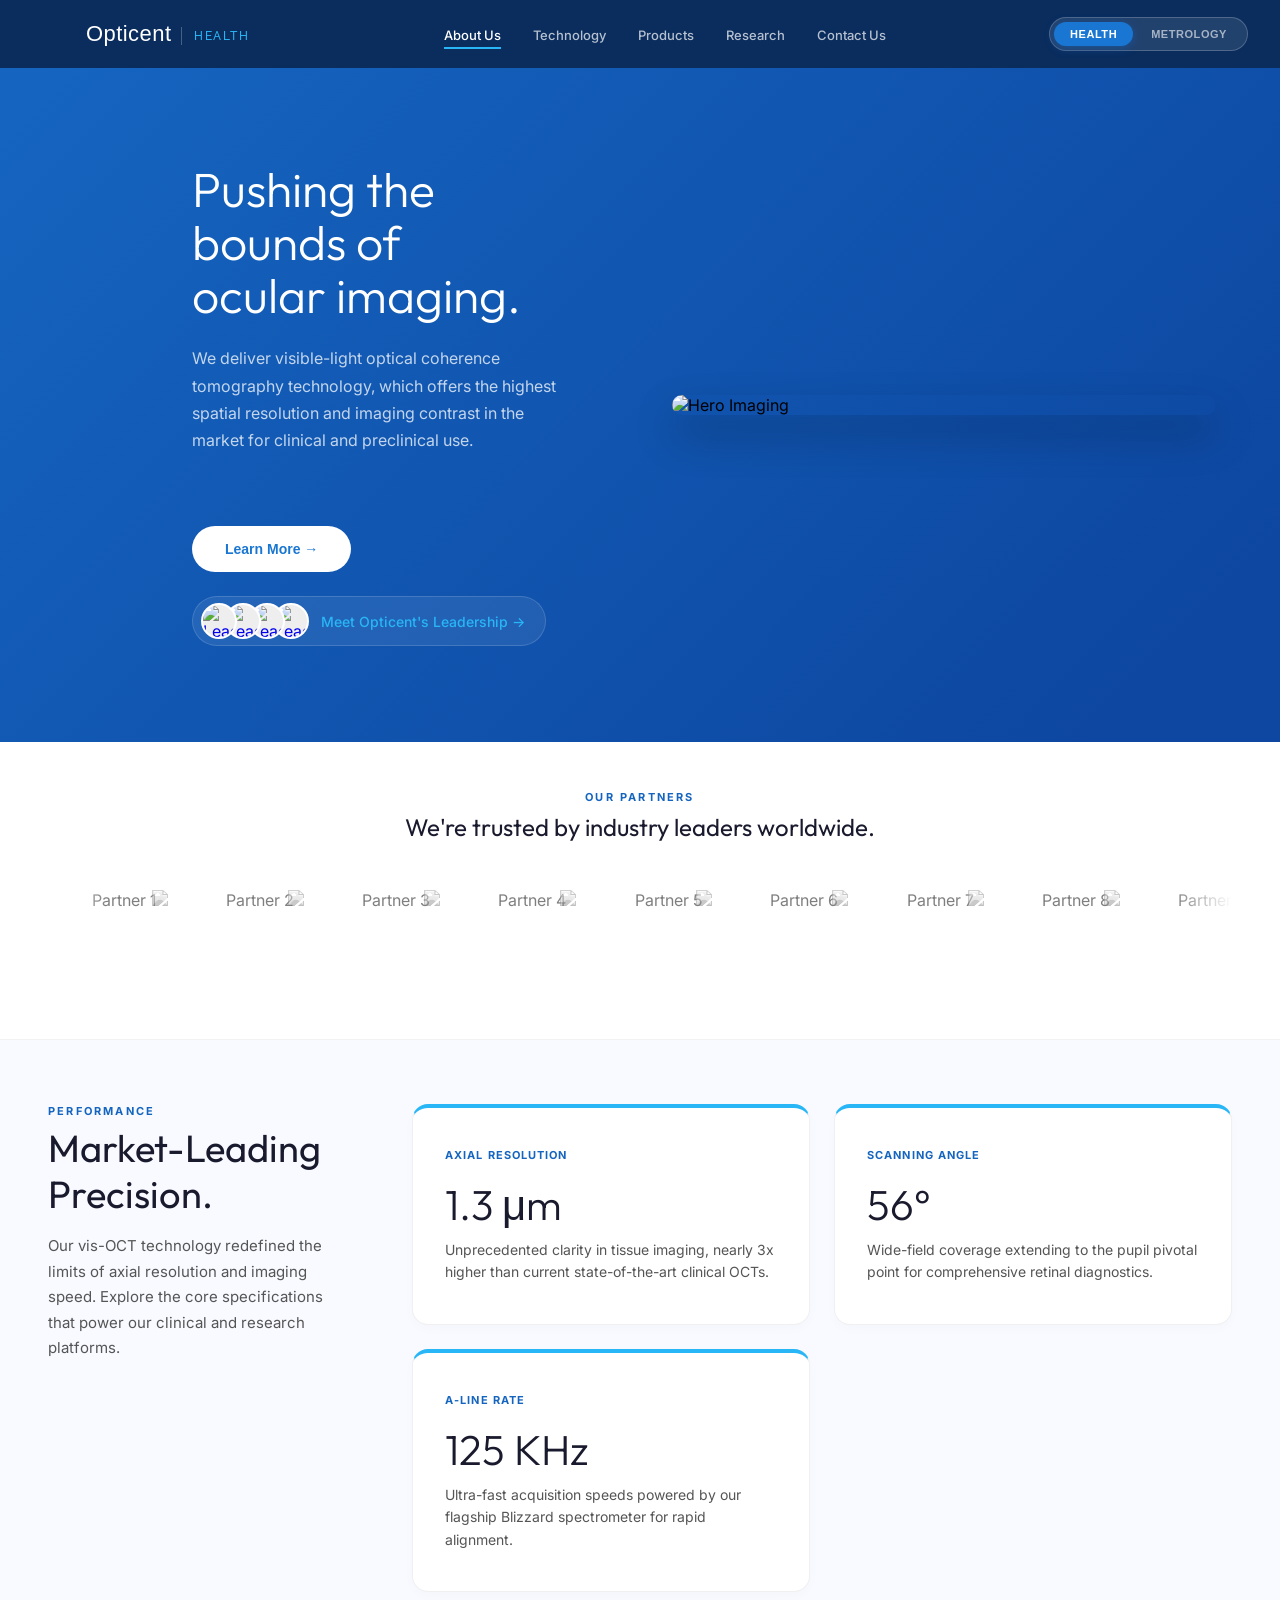
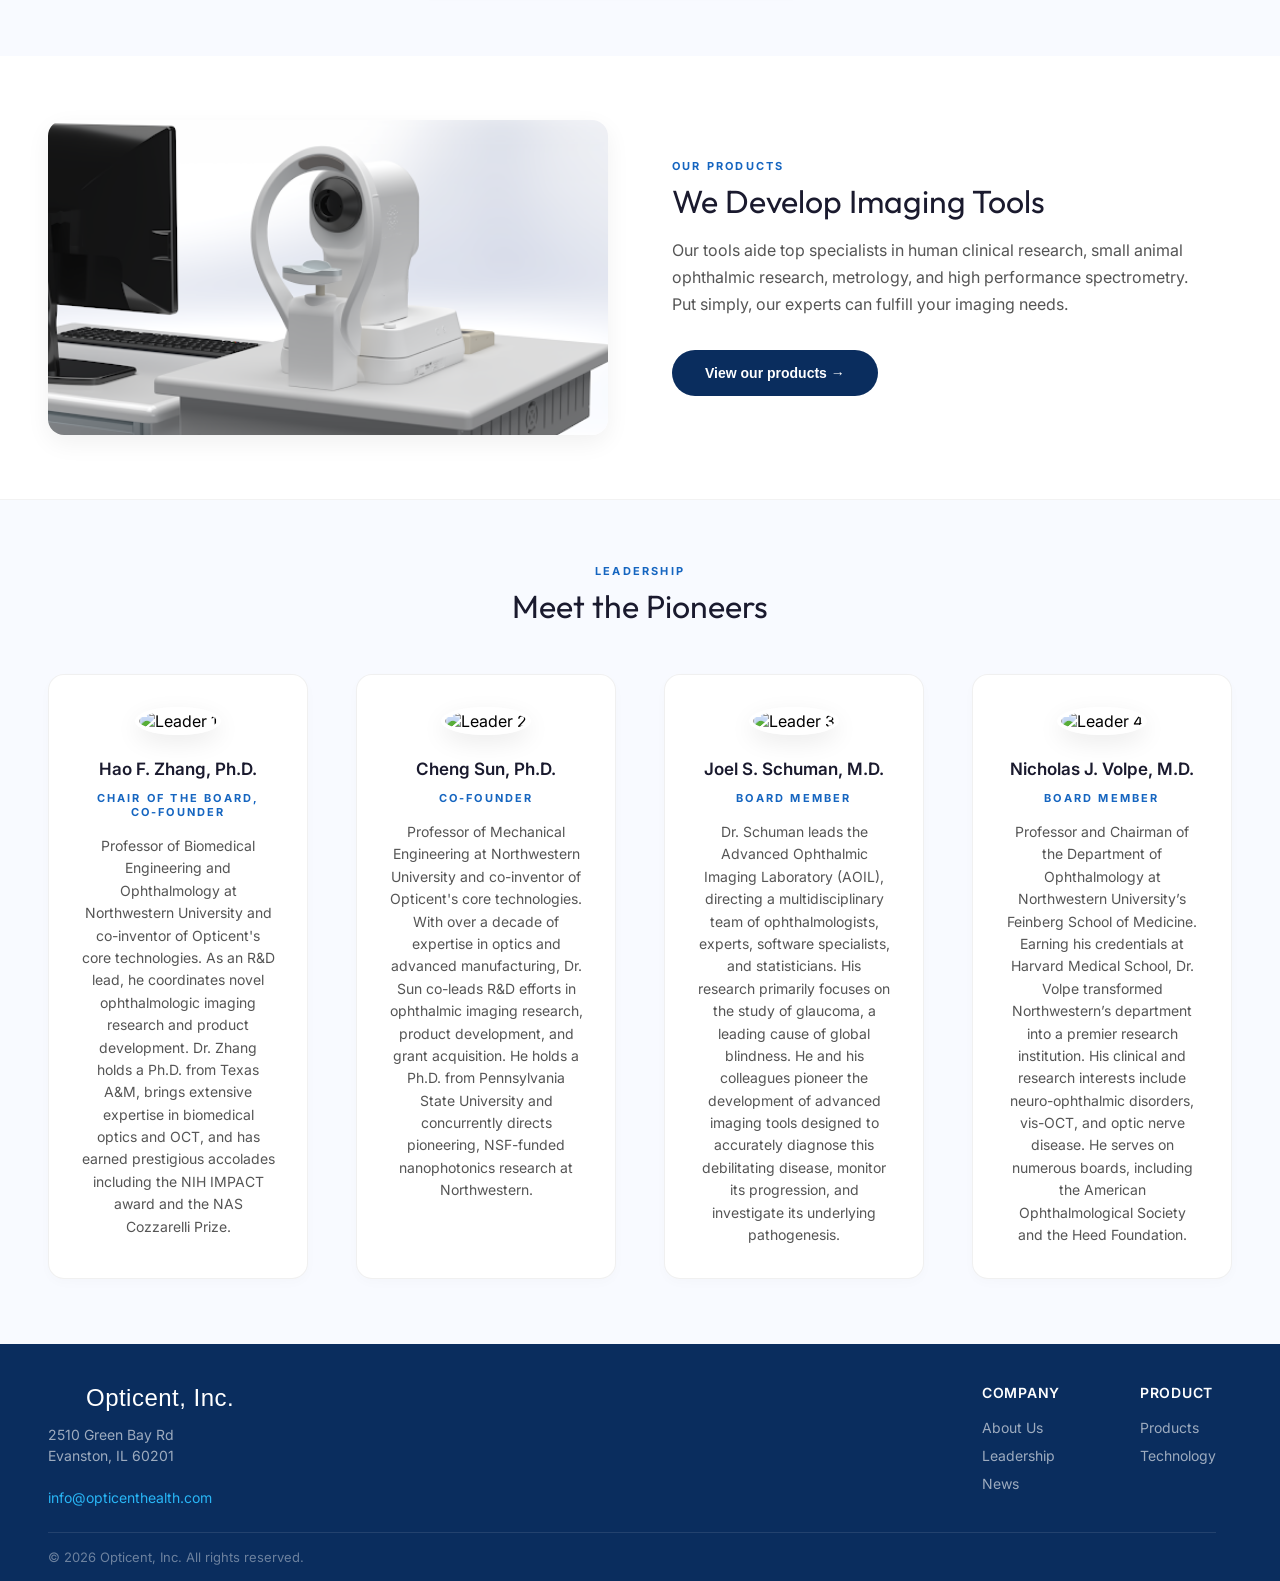
==== index.html @ 579d760a "d" ====
<!DOCTYPE html>
<html lang="en">
<head>
    <meta charset="UTF-8">
    <meta name="viewport" content="width=device-width, initial-scale=1.0">
    <title>Opticent</title>
    <link rel="stylesheet" href="styles.css">
    
    <link rel="preload" href="Images/Header_Metro.gif" as="image">
    <link rel="preload" href="Images/Header_Health.gif" as="image">
</head>
<body>

<div class="sw" id="sw">
  <script>
    // This runs before the browser paints the screen, preventing the blue flash
    if (localStorage.getItem('opticent_mode') === 'metro') {
      document.getElementById('sw').classList.add('metro');
    }
  </script>
  <nav id="nav">
    <a href="index.html" class="logo-lockup">
      <div class="logo-img-wrap">
        <div class="logo-img logo-health" id="lh"><div class="logo-svg"></div></div>
        <div class="logo-img logo-metro" id="lm"><div class="logo-svg"></div></div>
      </div>
      <div class="logo-text-wrap">
        <span class="logo-opticent">Opticent</span>
        <div class="logo-division">
          <div class="slot-reel" id="reel">
            <span class="slot-word">Health</span>
            <span class="slot-word">Metrology</span>
          </div>
        </div>
      </div>
    </a>

    <ul class="nav-links">
      <li><a href="index.html" class="active-page">About Us</a></li>
      <li><a href="technology.html">Technology</a></li>
      <li><a href="products.html">Products</a></li>
      <li><a href="research.html">Research</a></li>
      <li><a href="contact.html">Contact Us</a></li>
    </ul>

    <div class="switcher-pill">
      <button class="switch-btn sw-active-h" id="bh" onclick="go('health')">Health</button>
      <button class="switch-btn" id="bm" onclick="go('metro')">Metrology</button>
    </div>
  </nav>

  <div class="main-container">
    <div class="hero">
      <div class="hero-content fade-target">
        <h1 class="hero-h1" id="h1">Pushing the bounds of<br>ocular imaging.</h1>
        <p class="hero-sub" id="sub">We deliver visible-light optical coherence tomography technology, which offers the highest spatial resolution and imaging contrast in the market for clinical and preclinical use.</p>
        <div class="hero-actions">
          <button class="hero-cta" id="cta" onclick="window.location.href='technology.html'">Learn More →</button>
          
          <a href="#leadership" class="hero-link-btn fade-target">
            <div class="avatar-stack">
              <img src="images/leader1.jpg" alt="Leader">
              <img src="images/leader2.jpg" alt="Leader">
              <img src="images/leader3.jpg" alt="Leader">
              <img src="images/leader4.jpg" alt="Leader">
            </div>
            <span id="hlink">Meet Opticent's Leadership →</span>
          </a>
        </div>
      </div>
      <div class="hero-visual fade-target">
        <img id="hero_img" src="images/Header_Health.gif" alt="Hero Imaging">
      </div>
    </div>

    <div class="features features-alt" style="padding-top: 3rem; padding-bottom: 4rem; text-align: center; overflow: hidden;">
      <p class="section-label fade-target" id="plabel">Our Partners</p>
      <h2 class="section-title fade-target" id="ptitle" style="font-size: 24px; margin-bottom: 3rem;">We're trusted by industry leaders worldwide.</h2>
      
      <div class="carousel-container fade-target" id="carousel-partners">
        <div class="carousel-track">
          <img src="images/Partner1.png" alt="Partner 1" class="carousel-logo">
          <img src="images/Partner2.png" alt="Partner 2" class="carousel-logo">
          <img src="images/Partner3.png" alt="Partner 3" class="carousel-logo">
          <img src="images/Partner4.png" alt="Partner 4" class="carousel-logo">
          <img src="images/Partner5.png" alt="Partner 5" class="carousel-logo">
          <img src="images/Partner6.png" alt="Partner 6" class="carousel-logo">
          <img src="images/Partner7.png" alt="Partner 7" class="carousel-logo">
          <img src="images/Partner8.png" alt="Partner 8" class="carousel-logo">
          <img src="images/Partner9.png" alt="Partner 9" class="carousel-logo">
          <img src="images/Partner10.png" alt="Partner 10" class="carousel-logo">
          <img src="images/Partner11.png" alt="Partner 11" class="carousel-logo">
          <img src="images/Partner12.png" alt="Partner 12" class="carousel-logo">
          <img src="images/Partner13.png" alt="Partner 13" class="carousel-logo">
          <img src="images/Partner14.png" alt="Partner 14" class="carousel-logo">
          <img src="images/Partner15.png" alt="Partner 15" class="carousel-logo">
          <img src="images/Partner16.png" alt="Partner 16" class="carousel-logo">
          <img src="images/Partner17.png" alt="Partner 17" class="carousel-logo">
          
          <img src="images/Partner1.png" alt="Partner 1" class="carousel-logo">
          <img src="images/Partner2.png" alt="Partner 2" class="carousel-logo">
          <img src="images/Partner3.png" alt="Partner 3" class="carousel-logo">
          <img src="images/Partner4.png" alt="Partner 4" class="carousel-logo">
          <img src="images/Partner5.png" alt="Partner 5" class="carousel-logo">
          <img src="images/Partner6.png" alt="Partner 6" class="carousel-logo">
          <img src="images/Partner7.png" alt="Partner 7" class="carousel-logo">
          <img src="images/Partner8.png" alt="Partner 8" class="carousel-logo">
          <img src="images/Partner9.png" alt="Partner 9" class="carousel-logo">
          <img src="images/Partner10.png" alt="Partner 10" class="carousel-logo">
          <img src="images/Partner11.png" alt="Partner 11" class="carousel-logo">
          <img src="images/Partner12.png" alt="Partner 12" class="carousel-logo">
          <img src="images/Partner13.png" alt="Partner 13" class="carousel-logo">
          <img src="images/Partner14.png" alt="Partner 14" class="carousel-logo">
          <img src="images/Partner15.png" alt="Partner 15" class="carousel-logo">
          <img src="images/Partner16.png" alt="Partner 16" class="carousel-logo">
          <img src="images/Partner17.png" alt="Partner 17" class="carousel-logo">
        </div>
      </div>

      <div class="carousel-container fade-target" id="carousel-industries">
        <div class="carousel-track track-industries">
          <div class="industry-pill">Semiconductors</div>
          <div class="industry-pill">Aerospace & Defense</div>
          <div class="industry-pill">Medical Devices</div>
          <div class="industry-pill">Optics & Photonics</div>
          <div class="industry-pill">Automotive</div>
          <div class="industry-pill">Consumer Electronics</div>
          <div class="industry-pill">Precision Machining</div>
          <div class="industry-pill">Displays & AR/VR</div>
          <div class="industry-pill">Advanced Materials</div>
          
          <div class="industry-pill">Semiconductors</div>
          <div class="industry-pill">Aerospace & Defense</div>
          <div class="industry-pill">Medical Devices</div>
          <div class="industry-pill">Optics & Photonics</div>
          <div class="industry-pill">Automotive</div>
          <div class="industry-pill">Consumer Electronics</div>
          <div class="industry-pill">Precision Machining</div>
          <div class="industry-pill">Displays & AR/VR</div>
          <div class="industry-pill">Advanced Materials</div>
        </div>
      </div>
    </div>

    <div class="features">
      <div class="spec-layout-wrapper" style="display: flex; gap: 4rem; max-width: 1300px; margin: 0 auto; align-items: flex-start;">
  
        <div class="spec-sidebar" style="flex: 0 0 300px; position: sticky; top: 100px;">
          <p class="section-label fade-target" id="s_label">Performance</p>
          <h2 class="section-title fade-target" id="s_title" style="font-size: 38px; line-height: 1.2;">Market-Leading Precision.</h2>
          <p class="section-desc fade-target" id="s_desc" style="font-size: 15px; margin-top: 1rem;">
            Our vis-OCT technology redefined the limits of axial resolution and imaging speed. Explore the core specifications that power our clinical and research platforms.
          </p>
        </div>

        <div class="cards-grid fade-target" style="flex: 1; display: grid; grid-template-columns: repeat(auto-fit, minmax(280px, 1fr)); gap: 1.5rem;">
          
          <div class="feat-card" style="border-top: 4px solid var(--ba); padding: 2.5rem 2rem;">
            <div id="stat1_label" style="font-size: 11px; font-weight: 700; color: var(--bp); letter-spacing: 0.1em; text-transform: uppercase; margin-bottom: 1rem;">Axial Resolution</div>
            <div id="stat1_val" style="font-family: 'Outfit', sans-serif; font-size: 42px; font-weight: 300; color: #1a1a2e; margin-bottom: 0.5rem;">1.3 μm</div>
            <p id="stat1_desc" class="feat-desc">Unprecedented clarity in tissue imaging, nearly 3x higher than current state-of-the-art clinical OCTs.</p>
          </div>

          <div class="feat-card" style="border-top: 4px solid var(--ba); padding: 2.5rem 2rem;">
            <div id="stat2_label" style="font-size: 11px; font-weight: 700; color: var(--bp); letter-spacing: 0.1em; text-transform: uppercase; margin-bottom: 1rem;">Scanning Angle</div>
            <div id="stat2_val" style="font-family: 'Outfit', sans-serif; font-size: 42px; font-weight: 300; color: #1a1a2e; margin-bottom: 0.5rem;">56°</div>
            <p id="stat2_desc" class="feat-desc">Wide-field coverage extending to the pupil pivotal point for comprehensive retinal diagnostics.</p>
          </div>

          <div class="feat-card" style="border-top: 4px solid var(--ba); padding: 2.5rem 2rem;">
            <div id="stat3_label" style="font-size: 11px; font-weight: 700; color: var(--bp); letter-spacing: 0.1em; text-transform: uppercase; margin-bottom: 1rem;">A-Line Rate</div>
            <div id="stat3_val" style="font-family: 'Outfit', sans-serif; font-size: 42px; font-weight: 300; color: #1a1a2e; margin-bottom: 0.5rem;">125 KHz</div>
            <p id="stat3_desc" class="feat-desc">Ultra-fast acquisition speeds powered by our flagship Blizzard spectrometer for rapid alignment.</p>
          </div>

        </div>
      </div>
    </div>

    <div class="features features-alt">
      <div class="split-section reverse fade-target">
        <div class="content-block" style="margin-bottom: 0;">
          <p class="section-label" id="p_label">Our Products</p>
          <h2 class="section-title" id="p_title">We Develop Imaging Tools</h2>
          <p class="section-desc" id="p_desc">Our tools aide top specialists in human clinical research, small animal ophthalmic research, metrology, and high performance spectrometry.<br>Put simply, our experts can fulfill your imaging needs.</p>
          <button class="hero-cta" id="p_cta" style="background: var(--bnav); color: #fff;" onclick="window.location.href='products.html'">View our products →</button>
        </div>
        <div class="image-block">
          <img id="products_img" src="Images/Aurora.png" alt="Opticent Products">
        </div>
      </div>
    </div>
  </div>

  <div id="leadership" class="features" style="scroll-margin-top: 4rem;">
    <div style="max-width: 1600px; margin: 0 auto;">
    
      <div class="content-block" style="text-align: center; margin: 0 auto 3rem auto;">
        <p class="section-label fade-target" id="l_label">Leadership</p>
        <h2 class="section-title fade-target" id="l_title" style="margin-bottom: 0;">Meet the Pioneers</h2>
      </div>
      
      <div class="cards-grid fade-target" style="grid-template-columns: repeat(auto-fit, minmax(200px, 1fr)); gap: 3rem;">
        
        <div class="feat-card" style="text-align: center;">
          <img src="images/leader1.jpg" alt="Leader 1" style="width: 120px; height: 120px; border-radius: 50%; object-fit: cover; margin-bottom: 1.5rem; border: 4px solid #fff; box-shadow: 0 8px 24px rgba(0,0,0,0.08);">
          <h3 class="feat-title">Hao F. Zhang, Ph.D.</h3>
          <p class="section-label" style="margin-bottom: 1rem;">CHAIR OF THE BOARD, CO-FOUNDER</p>
          <p class="feat-desc">Professor of Biomedical Engineering and Ophthalmology at Northwestern University and co-inventor of Opticent's core technologies. As an R&D lead, he coordinates novel ophthalmologic imaging research and product development. Dr. Zhang holds a Ph.D. from Texas A&M, brings extensive expertise in biomedical optics and OCT, and has earned prestigious accolades including the NIH IMPACT award and the NAS Cozzarelli Prize.</p>
        </div>

        <div class="feat-card" style="text-align: center;">
          <img src="images/leader2.jpg" alt="Leader 2" style="width: 120px; height: 120px; border-radius: 50%; object-fit: cover; margin-bottom: 1.5rem; border: 4px solid #fff; box-shadow: 0 8px 24px rgba(0,0,0,0.08);">
          <h3 class="feat-title">Cheng Sun, Ph.D.</h3>
          <p class="section-label" style="margin-bottom: 1rem;">CO-FOUNDER</p>
          <p class="feat-desc">Professor of Mechanical Engineering at Northwestern University and co-inventor of Opticent's core technologies. With over a decade of expertise in optics and advanced manufacturing, Dr. Sun co-leads R&D efforts in ophthalmic imaging research, product development, and grant acquisition. He holds a Ph.D. from Pennsylvania State University and concurrently directs pioneering, NSF-funded nanophotonics research at Northwestern.</p>
        </div>

        <div class="feat-card" style="text-align: center;">
          <img src="images/leader3.jpg" alt="Leader 3" style="width: 120px; height: 120px; border-radius: 50%; object-fit: cover; margin-bottom: 1.5rem; border: 4px solid #fff; box-shadow: 0 8px 24px rgba(0,0,0,0.08);">
          <h3 class="feat-title">Joel S. Schuman, M.D.</h3>
          <p class="section-label" style="margin-bottom: 1rem;">BOARD MEMBER</p>
          <p class="feat-desc">Dr. Schuman leads the Advanced Ophthalmic Imaging Laboratory (AOIL), directing a multidisciplinary team of ophthalmologists, experts, software specialists, and statisticians. His research primarily focuses on the study of glaucoma, a leading cause of global blindness. He and his colleagues pioneer the development of advanced imaging tools designed to accurately diagnose this debilitating disease, monitor its progression, and investigate its underlying pathogenesis.</p>
        </div>

        <div class="feat-card" style="text-align: center;">
          <img src="images/leader4.jpg" alt="Leader 4" style="width: 120px; height: 120px; border-radius: 50%; object-fit: cover; margin-bottom: 1.5rem; border: 4px solid #fff; box-shadow: 0 8px 24px rgba(0,0,0,0.08);">
          <h3 class="feat-title">Nicholas J. Volpe, M.D.</h3>
          <p class="section-label" style="margin-bottom: 1rem;">BOARD MEMBER</p>
          <p class="feat-desc">Professor and Chairman of the Department of Ophthalmology at Northwestern University’s Feinberg School of Medicine. Earning his credentials at Harvard Medical School, Dr. Volpe transformed Northwestern’s department into a premier research institution. His clinical and research interests include neuro-ophthalmic disorders, vis-OCT, and optic nerve disease. He serves on numerous boards, including the American Ophthalmological Society and the Heed Foundation.</p>
        </div>
        </div>
    </div>
  </div>

  <footer>
    <div class="footer-grid">
      <div class="foot-col foot-main">
        <div class="footer-logo-lockup" style="display: flex; align-items: center; gap: 10px; margin-bottom: 0.75rem;">
          <div class="mini-logo-svg"></div>
          <span class="foot-logo fade-target" id="f_logo" style="margin-bottom: 0;">Opticent, Inc.</span>
        </div>
        <p class="foot-address">2510 Green Bay Rd<br>Evanston, IL 60201<br><br><a href="mailto:info@opticenthealth.com" class="fade-target" id="f_email">info@opticenthealth.com</a></p>
      </div>
      <div class="foot-col">
        <h4>Company</h4>
        <ul>
          <li><a href="index.html">About Us</a></li>
          <li><a href="index.html#leadership">Leadership</a></li>
          <li><a href="#">News</a></li>
        </ul>
      </div>
      <div class="foot-col">
        <h4>Product</h4>
        <ul>
          <li><a href="products.html">Products</a></li>
          <li><a href="technology.html">Technology</a></li>
        </ul>
      </div>
    </div>
    
    <div class="foot-bottom">
      <p>&copy; 2026 Opticent, Inc. All rights reserved.</p>
    </div>
  </footer>
</div>

<script>
  let mode = 'health';
  const data = {
    health: {
      // --- TEXT CONTENT ---
      h1: 'Pushing the bounds of<br>ocular imaging.',
      sub: 'We deliver visible-light optical coherence tomography technology, which offers the highest spatial resolution and imaging contrast in the market for clinical and preclinical use.',
      cta: 'Learn More →', hlink: "Meet Opticent's Leadership →",
      plabel: 'Our Partners', ptitle: "We're trusted by industry leaders worldwide.",
      a_label: 'About Us', a_title: 'Innovating for Ophthalmic Research', a_desc: 'We strive to position our revolutionary imaging technology at the forefront of disease assessment and ophthalmic research. With a decade of experience, we aim to transform the standard of care with innovative tools that will enable unprecedented insight into the origins and treatment of blinding diseases such as Glaucoma.',
      p_label: 'Our Products', p_title: 'We Develop Imaging Tools', p_desc: 'Our tools aide top specialists in human clinical research, small animal ophthalmic research, metrology, and high performance spectrometry.<br>Put simply, our experts can fulfill your imaging needs.', p_cta: 'View our products →',
      f_logo: 'Opticent, Inc.', f_email: 'info@opticenthealth.com',
      l_label: 'Leadership', 
      l_title: 'Meet the Pioneers',
      s_label: 'Performance', 
      s_title: 'Market-Leading Precision.', 
      s_desc: 'Our vis-OCT technology redefined the limits of axial resolution and imaging speed. Explore the core specifications that power our clinical and research platforms.',
      stat1_label: 'Axial Resolution', stat1_val: '1.3 μm', stat1_desc: 'Unprecedented clarity in tissue imaging, nearly 3x higher than current state-of-the-art clinical OCTs.',
      stat2_label: 'Scanning Angle', stat2_val: '56°', stat2_desc: 'Wide-field coverage extending to the pupil pivotal point for comprehensive retinal diagnostics.',
      stat3_label: 'A-Line Rate', stat3_val: '125 KHz', stat3_desc: 'Ultra-fast acquisition speeds powered by our flagship Blizzard spectrometer for rapid alignment.',
      
      // --- IMAGE PATHS (Update these with your actual filenames) ---
      hero_img_src: 'Images/Header_Health.gif',
      about_img_src: 'Images/Innovating.png',
      products_img_src: 'Images/Aurora.png'
    },
    metro: {
      // --- TEXT CONTENT ---
      h1: 'Validate your products<br>with certainty.',
      sub: 'Our metrology devices are precise imaging instruments that are capable of micron-level resolution - capturing incredible depth information simultaneously and non-invasively.',
      cta: 'View Capabilities →', hlink: "Meet Opticent's Experts →",
      plabel: 'Applicable Industries', 
      ptitle: 'Precision metrology for critical applications.',
      p_label: 'Our Solutions', p_title: 'Tailored to Your Needs', p_desc: 'Talk to our experts to determine what your company needs, we will work with you to deliver unbeatable imaging resolution no matter what the application is.', p_cta: 'View our services →',
      f_logo: 'Opticent, Inc.', f_email: 'info@opticenthealth.com',
      l_label: 'Experts', 
      l_title: 'Meet Our Experts',
      s_label: 'Performance', 
      s_title: 'Industrial Reliability.', 
      s_desc: 'Our metrology devices deliver micron-level accuracy without compromising your product.',
      stat1_label: 'Placeholder Stat 1', stat1_val: '0.00', stat1_desc: 'This is a temporary description for metrology placeholder stat 1.',
      stat2_label: 'Placeholder Stat 2', stat2_val: '0.00', stat2_desc: 'This is a temporary description for metrology placeholder stat 2.',
      stat3_label: 'Placeholder Stat 3', stat3_val: '0.00', stat3_desc: 'This is a temporary description for metrology placeholder stat 3.',
      
      // --- IMAGE PATHS (Update these with your actual filenames) ---
      hero_img_src: 'Images/Header_Metro.gif',
      about_img_src: 'Images/Tailored.png',
      products_img_src: 'Images/Tailored.png'
    }
  };

  function go(m, instant = false) {
    if (m === mode && !instant) return;
    mode = m; 
    localStorage.setItem('opticent_mode', m);
    
    const d = data[m]; 
    const sw = document.getElementById('sw'); 
    const targets = document.querySelectorAll('.fade-target'); 
    const isM = m === 'metro';

    if (!instant) {
      targets.forEach(t => { t.style.opacity = '0'; t.style.transform = 'translateY(4px)'; });
    }

    sw.className = 'sw' + (isM ? ' metro' : '');
    document.getElementById('reel').style.transform = isM ? 'translateY(-18px)' : 'translateY(0)';
    document.getElementById('lh').style.opacity = isM ? '0' : '1'; 
    document.getElementById('lm').style.opacity = isM ? '1' : '0';
    document.getElementById('bh').className = 'switch-btn' + (!isM ? ' sw-active-h' : ''); 
    document.getElementById('bm').className = 'switch-btn' + (isM ? ' sw-active-m' : '');

    const applyContent = () => {
      // Update text elements
      ['h1','sub','cta','hlink','plabel','ptitle','a_label','a_title','a_desc','p_label','p_title','p_desc','p_cta','f_logo','f_email', 'l_label', 'l_title', 's_label', 's_title', 's_desc', 'stat1_label', 'stat1_val', 'stat1_desc', 'stat2_label', 'stat2_val', 'stat2_desc', 'stat3_label', 'stat3_val', 'stat3_desc'].forEach(id => {
        const el = document.getElementById(id); 
        if (el) el.innerHTML = d[id];
      });
      
      // Update image sources
      if (document.getElementById('hero_img')) document.getElementById('hero_img').src = d.hero_img_src;
      if (document.getElementById('about_img')) document.getElementById('about_img').src = d.about_img_src;
      if (document.getElementById('products_img')) document.getElementById('products_img').src = d.products_img_src;

      targets.forEach(t => { t.style.opacity = ''; t.style.transform = ''; });
    };

    if (instant) {
      applyContent();
    } else {
      setTimeout(applyContent, 450); 
    }
  }

  // Prevent flash on load
  const saved = localStorage.getItem('opticent_mode'); 
  if(saved === 'metro') { 
    const style = document.createElement('style');
    style.innerHTML = '* { transition: none !important;}';
    document.head.appendChild(style);
    
    mode = 'health'; 
    go('metro', true); 
    
    requestAnimationFrame(() => { 
      requestAnimationFrame(() => { 
        style.remove(); 
      }); 
    }); 
  }

  setTimeout(() => {
    document.body.classList.add('ready');
  }, 1000);
</script>


</body>
</html>
---- styles.css ----
@import url('https://fonts.googleapis.com/css2?family=Outfit:wght@200;300;400;500&family=Raleway:wght@200;300;400&family=Inter:wght@300;400;500&display=swap');

* { box-sizing: border-box; margin: 0; padding: 0; }

html {
  scroll-behavior: smooth;
}

:root {
  --bp: #1565C0;
  --ba: #29B6F6;
  --bnav: #0A2D5E;
  --bbtn: #1976D2;
  --bbg: #E3F2FD;
  --ga: #1565C0;
  --gb: #0D47A1;
}

body { 
  font-family: 'Inter', sans-serif; 
  background-color: var(--bnav);
  transition: background-color 1.2s ease;
}

.sw { 
  min-height: 100vh; 
  background-color: var(--bnav); 
  transition: background-color 1.2s cubic-bezier(0.4, 0, 0.2, 1); 
}

/* Navigation */
nav {
  background: var(--bnav);
  padding: 0 2rem;
  display: flex;
  align-items: center;
  justify-content: space-between;
  height: 68px;
  position: relative;
  z-index: 10;
  transition: background 1.2s cubic-bezier(0.4, 0, 0.2, 1);
}

.logo-lockup { display: flex; align-items: center; gap: 10px; text-decoration: none; }
.logo-img-wrap { width: 44px; height: 44px; position: relative; }
.logo-img { position: absolute; top: 0; left: 0; width: 100%; height: 100%; border-radius: 10px; display: flex; align-items: center; justify-content: center; transition: opacity 0.8s ease; }

.logo-health { opacity: 1; }
.logo-metro { opacity: 0; }
.sw.metro .logo-health { opacity: 0; }
.sw.metro .logo-metro { opacity: 1; }

.logo-svg {
  width: 100%; height: 100%; transition: background-color 0.8s ease; display: block;
  -webkit-mask: url("images/logo_recolorable.svg") no-repeat center;
  mask: url("images/logo_recolorable.svg") no-repeat center;
  -webkit-mask-size: contain; mask-size: contain; background-color: white; 
}
.sw.metro .logo-svg { background-color: var(--ba); }

.logo-text-wrap { display: flex; flex-direction: row; align-items: flex-end; gap: 10px; }
.logo-opticent { font-family: "Eras Medium ITC", "Eras ITC", sans-serif; font-weight: 500; font-size: 22px; letter-spacing: 0.02em; color: #fff; line-height: 1.1; }

.logo-division { 
  font-family: 'Raleway', sans-serif; height: 18px; font-weight: 500; font-size: 12px; letter-spacing: 0.12em; 
  text-transform: uppercase; color: var(--ba); overflow: hidden; transition: color 1.2s ease;
  padding-left: 12px; border-left: 1px solid rgba(255,255,255,0.25); display: flex; align-items: flex-start; margin-bottom: 1px;
}

.slot-reel { display: flex; flex-direction: column; transition: transform 0.8s cubic-bezier(0.34, 1.56, 0.64, 1); }
.slot-word { height: 18px; line-height: 18px; display: flex; align-items: center; }

nav .nav-links { display: flex; align-items: center; gap: 2rem; list-style: none; }
nav .nav-links a { 
  color: rgba(255,255,255,0.7); 
  text-decoration: none; 
  font-size: 13px; 
  font-weight: 500; 
  transition: color 0.3s, border-color 0.3s; 
  padding-bottom: 4px;
  border-bottom: 2px solid transparent;
}
nav .nav-links a:hover { color: #fff; }
nav .nav-links a.active-page { 
  color: #fff; 
  border-bottom: 2px solid var(--ba); 
}

.switcher-pill { display: flex; align-items: center; background: rgba(255,255,255,0.1); border: 0.5px solid rgba(255,255,255,0.2); border-radius: 999px; padding: 4px; gap: 2px; }
.switch-btn { padding: 6px 16px; border-radius: 999px; font-size: 11px; font-weight: 600; border: none; cursor: pointer; transition: all 0.6s ease; color: rgba(255,255,255,0.6); background: transparent; text-transform: uppercase; letter-spacing: 0.05em; }
.sw-active-h { background: #1976D2 !important; color: #fff !important; box-shadow: 0 2px 8px rgba(21,101,192,0.5); }
.sw-active-m { background: #E65100 !important; color: #fff !important; box-shadow: 0 2px 8px rgba(230,81,0,0.5); }

/* Main Content */
.hero-actions {
  display: flex;
  align-items: center;
  gap: 1.5rem;
  margin-top: 2rem;
  flex-wrap: wrap;
}
.hero { 
  background: linear-gradient(135deg, #1565C0 0%, #0D47A1 90%); 
  padding: 0; 
  display: flex; 
  align-items: center;
  min-height: 550px; 
  position: relative; 
  margin-top: -1px; 
  overflow: hidden;
  z-index: 1; 
}

.hero::after {
  content: '';
  position: absolute;
  top: 0; 
  left: 0; 
  width: 100%; 
  height: 100%;
  background: linear-gradient(135deg, #BF360C 0%, #5D1908 90%); 
  opacity: 0;
  transition: opacity 1.2s cubic-bezier(0.4, 0, 0.2, 1);
  z-index: -1; 
}

.sw.metro .hero::after {
  opacity: 1;
}

.hero::before {
  content: '';
  position: absolute;
  top: -30%;
  left: -35%;
  width: 90%;
  height: 160%;
  background: url("images/logo_recolorable.svg") no-repeat center center;
  background-size: contain;
  opacity: 0.05; 
  pointer-events: none; 
  z-index: 0; 
  transform-origin: center center;
  animation: slowSpin 380s linear infinite; 
}

.hero-content { 
  flex: 1; 
  padding: 6rem 4rem 6rem 12rem; 
  display: flex; 
  flex-direction: column; 
  justify-content: center; 
  align-items: flex-start; 
  position: relative; 
  z-index: 1; 
}

.hero-visual { 
  flex-shrink: 0; 
  width: 50%; 
  background: transparent; 
  padding: 2rem 4rem 2rem 2rem;
  display: flex;
  justify-content: center;
  align-items: center;
  position: relative; 
  z-index: 1; 
}

.hero-visual img {
  position: relative;
  width: 100%;
  max-height: 450px;
  height: auto;
  border-radius: 16px;
  box-shadow: 0 20px 40px rgba(0, 0, 0, 0.25);
  object-fit: cover; 
  display: block;
}

/* Product Page Specific Hero Images Override */
.product-hero-visual img {
  border-radius: 0 !important;
  box-shadow: none !important;
  max-height: none !important;
  object-fit: contain !important;
}

.main-container { background: #fff; }

.fade-target { transition: opacity 0.4s ease-in-out, transform 0.4s ease-out; will-change: opacity, transform; }

.features { padding: 4rem 3rem; background: #f8faff; transition: background 1.2s ease;}
.features-alt { background: #fff; border-bottom: 1px solid rgba(0,0,0,0.05); }
.content-block { max-width: 800px; margin-bottom: 3rem; }
.cards-grid { display: grid; grid-template-columns: repeat(auto-fit, minmax(220px, 1fr)); gap: 1rem; }
.feat-card { background: #fff; border: 0.5px solid rgba(0,0,0,0.06); border-radius: 16px; padding: 2rem; box-shadow: 0 4px 12px rgba(0,0,0,0.02); }
@keyframes slowSpin {
  from { transform: rotate(0deg); }
  to { transform: rotate(360deg); }
}

/* Carousel Visibility Toggle */
#carousel-industries { display: none; }
.sw.metro #carousel-partners { display: none; }
.sw.metro #carousel-industries { display: block; }

/* Industry Pill Track & Styling */
.track-industries {
  display: flex;
  align-items: center;
  gap: 2rem;
  width: max-content;
  padding: 1rem 0;
  animation: scrollCarousel 40s linear infinite; 
}

.track-industries:hover {
  animation-play-state: paused;
}

.industry-pill {
  padding: 1rem 2.5rem;
  background: #fff;
  border: 1.5px solid rgba(0,0,0,0.08);
  border-radius: 999px;
  font-family: 'Outfit', sans-serif;
  font-size: 18px;
  font-weight: 400;
  color: #1a1a2e;
  white-space: nowrap;
  box-shadow: 0 4px 12px rgba(0,0,0,0.03);
  transition: all 0.3s ease;
  cursor: default;
}

.industry-pill:hover {
  background: var(--ba);
  color: #fff;
  border-color: var(--ba);
  transform: translateY(-4px);
  box-shadow: 0 8px 20px rgba(255, 171, 64, 0.4);
}

/* Infinite Partner Carousel */
.carousel-container {
  width: 100%;
  overflow: hidden;
  position: relative;
  -webkit-mask-image: linear-gradient(to right, transparent, black 5%, black 95%, transparent);
  mask-image: linear-gradient(to right, transparent, black 5%, black 95%, transparent);
}

.carousel-track {
  display: flex;
  align-items: center;
  width: max-content;
  animation: scrollCarousel 100s linear infinite; 
}

.carousel-track:hover {
  animation-play-state: paused;
}

.carousel-logo {
  width: 200px;
  height: 85px;
  object-fit: contain;
  margin: 0 -2rem;
  filter: grayscale(100%) opacity(50%); 
  transition: filter 0.3s ease, transform 0.3s ease;
}

.carousel-logo:hover {
  filter: grayscale(0%) opacity(100%);
  transform: scale(1.05);
}

@keyframes scrollCarousel {
  0% { transform: translateX(0); }
  100% { transform: translateX(-50%); } 
}

.hero-eyebrow { font-size: 12px; font-weight: 400; letter-spacing: 0.2em; text-transform: uppercase; color: var(--ba); margin-bottom: 1rem; transition: color 1.2s ease;}
.hero-h1 { font-family: 'Outfit', sans-serif; font-size: 48px; font-weight: 300; color: #fff; line-height: 1.1; margin-bottom: 1.5rem; }
.hero-sub { font-size: 16px; color: rgba(255,255,255,0.75); line-height: 1.7; max-width: 700px; margin-bottom: 2.5rem; }
.hero-cta { 
  display: inline-flex; 
  align-items: center; 
  gap: 10px; 
  background: #fff; 
  color: var(--bbtn); 
  padding: 14px 32px; 
  border-radius: 999px; 
  font-size: 14px; 
  font-weight: 600; 
  text-decoration: none; 
  transition: color 1.2s ease, background 0.3s ease, transform 0.2s ease, border-color 0.3s ease, box-shadow 0.3s ease; 
  border: 1px solid transparent; 
  cursor: pointer;
}
#p_cta:hover {
  background: var(--bp) !important; 
  border-color: rgba(255, 255, 255, 0.2);
  color: #fff;
}
.hero-cta:hover {
  background: var(--bbg); 
  border-color: rgba(0, 0, 0, 0.05);
}
.hero-link { display: block; color: var(--ba); margin-top: 1.5rem; text-decoration: none; font-size: 14px; font-weight: 500; transition: color 1.2s ease;}
.hero-link-btn {
  display: inline-flex;
  align-items: center;
  gap: 12px;
  background: rgba(255, 255, 255, 0.08);
  border: 1px solid rgba(255, 255, 255, 0.15);
  padding: 6px 20px 6px 8px;
  border-radius: 999px;
  text-decoration: none;
  transition: background 0.3s ease, border-color 0.3s ease, transform 0.4s ease-out, opacity 0.4s ease-in-out;
}
/* Limit the height of comparison images */
.image-block.compare-img img {
    max-height: 350px; /* You can adjust this number to fit your layout */
    width: auto;
    object-fit: contain;
}
.hero-link-btn:hover {
  background: rgba(255, 255, 255, 0.15);
  border-color: rgba(255, 255, 255, 0.3);
  transform: translateY(-2px);
}

.hero-link-btn span {
  color: var(--ba);
  font-size: 14px;
  font-weight: 500;
  transition: color 1.2s ease;
}

.avatar-stack { display: flex; align-items: center; }
.avatar-stack img {
  width: 36px;
  height: 36px;
  border-radius: 50%;
  border: 2px solid #fff;
  object-fit: cover;
  margin-left: -12px;
  position: relative;
  background: #eee;
}
.avatar-stack img:first-child { margin-left: 0; z-index: 4; }
.avatar-stack img:nth-child(2) { z-index: 3; }
.avatar-stack img:nth-child(3) { z-index: 2; }
.avatar-stack img:nth-child(4) { z-index: 1; }
.section-label { font-size: 11px; letter-spacing: 0.2em; text-transform: uppercase; color: var(--bp); font-weight: 700; margin-bottom: 0.5rem; transition: color 1.2s ease; }
.section-title { font-family: 'Outfit', sans-serif; font-size: 32px; font-weight: 400; color: #1a1a2e; margin-bottom: 1rem; }
.section-desc { font-size: 16px; color: #555; line-height: 1.7; margin-bottom: 2rem; }

.split-section {
  display: grid;
  grid-template-columns: 1fr 1fr;
  gap: 4rem;
  align-items: center;
  max-width: 1200px;
  margin: 0 auto;
}
.split-section.reverse {
  grid-template-columns: 1fr 1fr;
  direction: rtl; 
}
.split-section.reverse > * {
  direction: ltr;
}
.image-block { width: 100%; }
.image-block img {
  width: 100%;
  height: auto;
  border-radius: 16px;
  box-shadow: 0 8px 24px rgba(0,0,0,0.06);
  object-fit: cover;
  display: block;
}

/* Specific Image Block Variations */
.image-block.layers-img {
  display: block;
}
.image-block.layers-img img {
  box-shadow: none;
  max-height: 350px;
  width: 100%;
  object-fit: contain;
  object-position: right center;
}

.feat-title { font-size: 17px; font-weight: 600; color: #1a1a2e; margin-bottom: 0.75rem; }
.feat-desc { font-size: 14px; color: #555; line-height: 1.6; }

.product-tabs { animation: dropDownTab 1.0s cubic-bezier(0.16, 1, 0.3, 1) forwards;
    position: relative;
    z-index: 5;display: flex; gap: 2rem; padding: 1rem 3rem; background: transparent; border-top: 1px solid rgba(255,255,255,0.1);}
/* Prevent product tabs animation from re-running on mode toggle */
body.ready .product-tabs {
    animation: none !important;
    margin-top: 0;
    opacity: 1;
}
@keyframes dropDownTab {
    from {
        margin-top: -60px; /* Tucks the physical layout box behind the nav */
        opacity: 0;
    }
    to {
        margin-top: 0; /* Pushes the white page content down smoothly */
        opacity: 1;
    }
}
.product-tabs a { color: rgba(255,255,255,0.6); text-decoration: none; font-size: 14px; font-weight: 500; }
.product-tabs a.active { color: #fff; border-bottom: 2px solid var(--ba); padding-bottom: 4px; transition: border-color 1.2s ease;}

.specs-grid { display: grid; grid-template-columns: repeat(2, 1fr); gap: 1.5rem; }
.spec-item { padding: 1.5rem; background: #fff; border: 1px solid #eee; border-radius: 8px; }
.spec-label { font-size: 12px; text-transform: uppercase; color: var(--bp); font-weight: 600; margin-bottom: 0.5rem; transition: color 1.2s ease;}
.spec-value { font-size: 18px; color: #1a1a2e; font-weight: 500; }

.capabilities-list { list-style: none; display: grid; grid-template-columns: repeat(1, 1fr); gap: 1rem; }
.capabilities-list li { display: flex; align-items: center; gap: 10px; font-size: 15px; color: #333; }
.capabilities-list li svg { color: var(--bp); flex-shrink: 0; transition: color 1.2s ease;}
/* Modifier to tightly group and center narrow image/text combos */
.split-section.layers-cluster {
  display: flex;
  justify-content: center;
  max-width: 950px; /* Narrows the overall container so it centers perfectly */
  gap: 4rem;
}

.split-section.layers-cluster.reverse {
  direction: ltr; /* Resets the RTL hack from your default .reverse grid */
  flex-direction: row-reverse; /* Flips the order cleanly using flexbox */
}

.split-section.layers-cluster .image-block.layers-img {
  width: auto; /* Shrinks the container to wrap tightly around the narrow image */
  flex-shrink: 0;
}

.split-section.layers-cluster .content-block {
  max-width: 550px; /* Keeps the text paragraph from stretching too wide */
  flex-grow: 1;
}
/* Footer */
footer { 
  background: var(--bnav);
  padding: 2.5rem 4rem 1rem 3rem; 
  color: rgba(255,255,255,0.6); 
  transition: background 1.2s ease;
}
.footer-grid { 
  display: flex; 
  gap: 5rem; 
  margin-bottom: 1rem; 
  border-bottom: 1px solid rgba(255,255,255,0.1); 
  padding-bottom: 1.5rem; 
}
.foot-main {
  margin-right: auto; 
  max-width: 400px;
}
.foot-col h4 { 
  color: #fff; 
  font-size: 14px; 
  font-weight: 600; 
  margin-bottom: 1rem; 
  text-transform: uppercase; 
  letter-spacing: 0.05em; 
}
.foot-col ul { list-style: none; }
.foot-col ul li { margin-bottom: 0.5rem; } 
.foot-col ul li a { color: rgba(255,255,255,0.6); text-decoration: none; font-size: 14px; transition: color 0.3s; }
.foot-col ul li a:hover { color: var(--ba); }

.foot-logo { 
  font-family: "Eras Medium ITC", "Eras ITC", sans-serif; 
  font-weight: 500; 
  font-size: 24px; 
  letter-spacing: 0.02em; 
  color: #fff; 
  margin-bottom: 0; 
  display: block; 
}
.foot-address { 
  font-size: 14px; 
  line-height: 1.5; 
  margin-bottom: 0; 
}
.foot-address a { color: var(--ba); text-decoration: none; transition: color 1.2s ease;}

.foot-bottom { 
  display: flex; 
  justify-content: space-between; 
  align-items: center; 
  font-size: 13px; 
  color: rgba(255,255,255,0.4); 
}

.mini-logo-svg {
  width: 28px; 
  height: 28px;
  background-color: #fff; 
  transition: background-color 1.2s ease;
  -webkit-mask: url("images/logo_recolorable.svg") no-repeat center;
  mask: url("images/logo_recolorable.svg") no-repeat center;
  -webkit-mask-size: contain;
  mask-size: contain;
}

/* Themes */
.sw.metro {
  --bp: #E65100; --ba: #FFAB40; --bnav: #310D00;
  --bbtn: hsl(21, 100%, 45%); --bbg: #FFF3E0;
  --ga: #BF360C; --gb: #5D1908;
}

.sw.metro .features { 
  background: #fff5f0; 
}

.sw.metro .features.features-alt { 
  background: #fff; 
}

.sw.metro .mini-logo-svg {
  background-color: var(--ba); 
}

/* Removes border and shadow for the final section image in metrology mode */
.sw.metro #blizzard_img {
  box-shadow: none !important;
  border: none !important;
}

.sw.metro #blizzard-section { 
  display: none !important; 
}

/* Removes border, radius, and shadow for specific index images in metrology mode */
.sw.metro #products_img,
.sw.metro #about_img {
  box-shadow: none !important;
  border: none !important;
  border-radius: 0 !important; /* Removes the 16px rounding applied by .image-block img */
}

/* Global Page Load Fade-in */
@keyframes pageFadeIn {
    from { opacity: 0; }
    to { opacity: 1; }
}

.hero-content,
.hero-visual,
.features {
    animation: pageFadeIn 1.0s ease-in-out;
}

/* Prevent animation from fighting the JS mode switcher */
body.ready .hero-content,
body.ready .hero-visual,
body.ready .features {
    animation: none !important;
}

/* Metrology Exclusive Carousel Section */
.metro-only-section { display: none !important; }
.sw.metro .metro-only-section { display: block !important; }

.carousel-module {
  width: 100%;
  aspect-ratio: 1 / 1; /* Forces a perfect square */
  border-radius: 16px;
  overflow: hidden;
  position: relative;
  box-shadow: 0 12px 32px rgba(0,0,0,0.05);
  border: 1px solid #eee;
  background: #000; 
}

.carousel-viewport {
  position: relative;
  width: 100%;
  height: 100%; /* Fills the square module */
}

.carousel-slides {
  display: flex;
  width: 100%;
  height: 100%;
  transition: transform 0.6s cubic-bezier(0.25, 1, 0.5, 1);
}

.slide {
  min-width: 100%;
  position: relative;
}

.slide img {
  width: 100%;
  height: 100%;
  object-fit: cover;
  display: block;
}

.slide-caption {
  position: absolute;
  bottom: 0;
  left: 0;
  width: 100%;
  text-align: center;
  color: #fff;
  background: linear-gradient(to top, rgba(0,0,0,0.9) 0%, rgba(0,0,0,0) 100%);
  padding: 40px 20px 25px 20px;
  font-size: 15px;
  font-weight: 500;
  letter-spacing: 0.02em;
}

.car-arrow {
  position: absolute;
  top: 50%;
  transform: translateY(-50%);
  background: rgba(255, 255, 255, 0.2);
  border: 1px solid rgba(255, 255, 255, 0.4);
  width: 40px;
  height: 40px;
  border-radius: 50%;
  cursor: pointer;
  font-size: 18px;
  color: #fff;
  transition: all 0.3s ease;
  z-index: 10;
  display: flex;
  align-items: center;
  justify-content: center;
  backdrop-filter: blur(4px);
}

.car-arrow:hover { 
  background: #fff; 
  color: var(--bnav);
  transform: translateY(-50%) scale(1.1);
}

.car-arrow.prev { left: 15px; }
.car-arrow.next { right: 15px; }

.car-dots {
  position: absolute;
  bottom: 12px;
  width: 100%;
  display: flex;
  justify-content: center;
  gap: 10px;
  z-index: 10;
}

.car-dot {
  width: 40px;
  height: 6px;
  background: rgba(255, 255, 255, 0.3);
  border-radius: 999px;
  cursor: pointer;
  position: relative;
  overflow: hidden;
  box-shadow: 0 2px 4px rgba(0,0,0,0.2);
}

.car-dot .dot-progress {
  position: absolute;
  top: 0; 
  left: 0; 
  height: 100%; 
  width: 0%;
  background: var(--ba); /* Will use the metro orange theme color */
  border-radius: 999px;
}

/* 5-second timer animation applied only to the active dot */
.car-dot.active .dot-progress {
  animation: fillDot 5s linear forwards;
}

@keyframes fillDot {
  from { width: 0%; }
  to { width: 100%; }
}
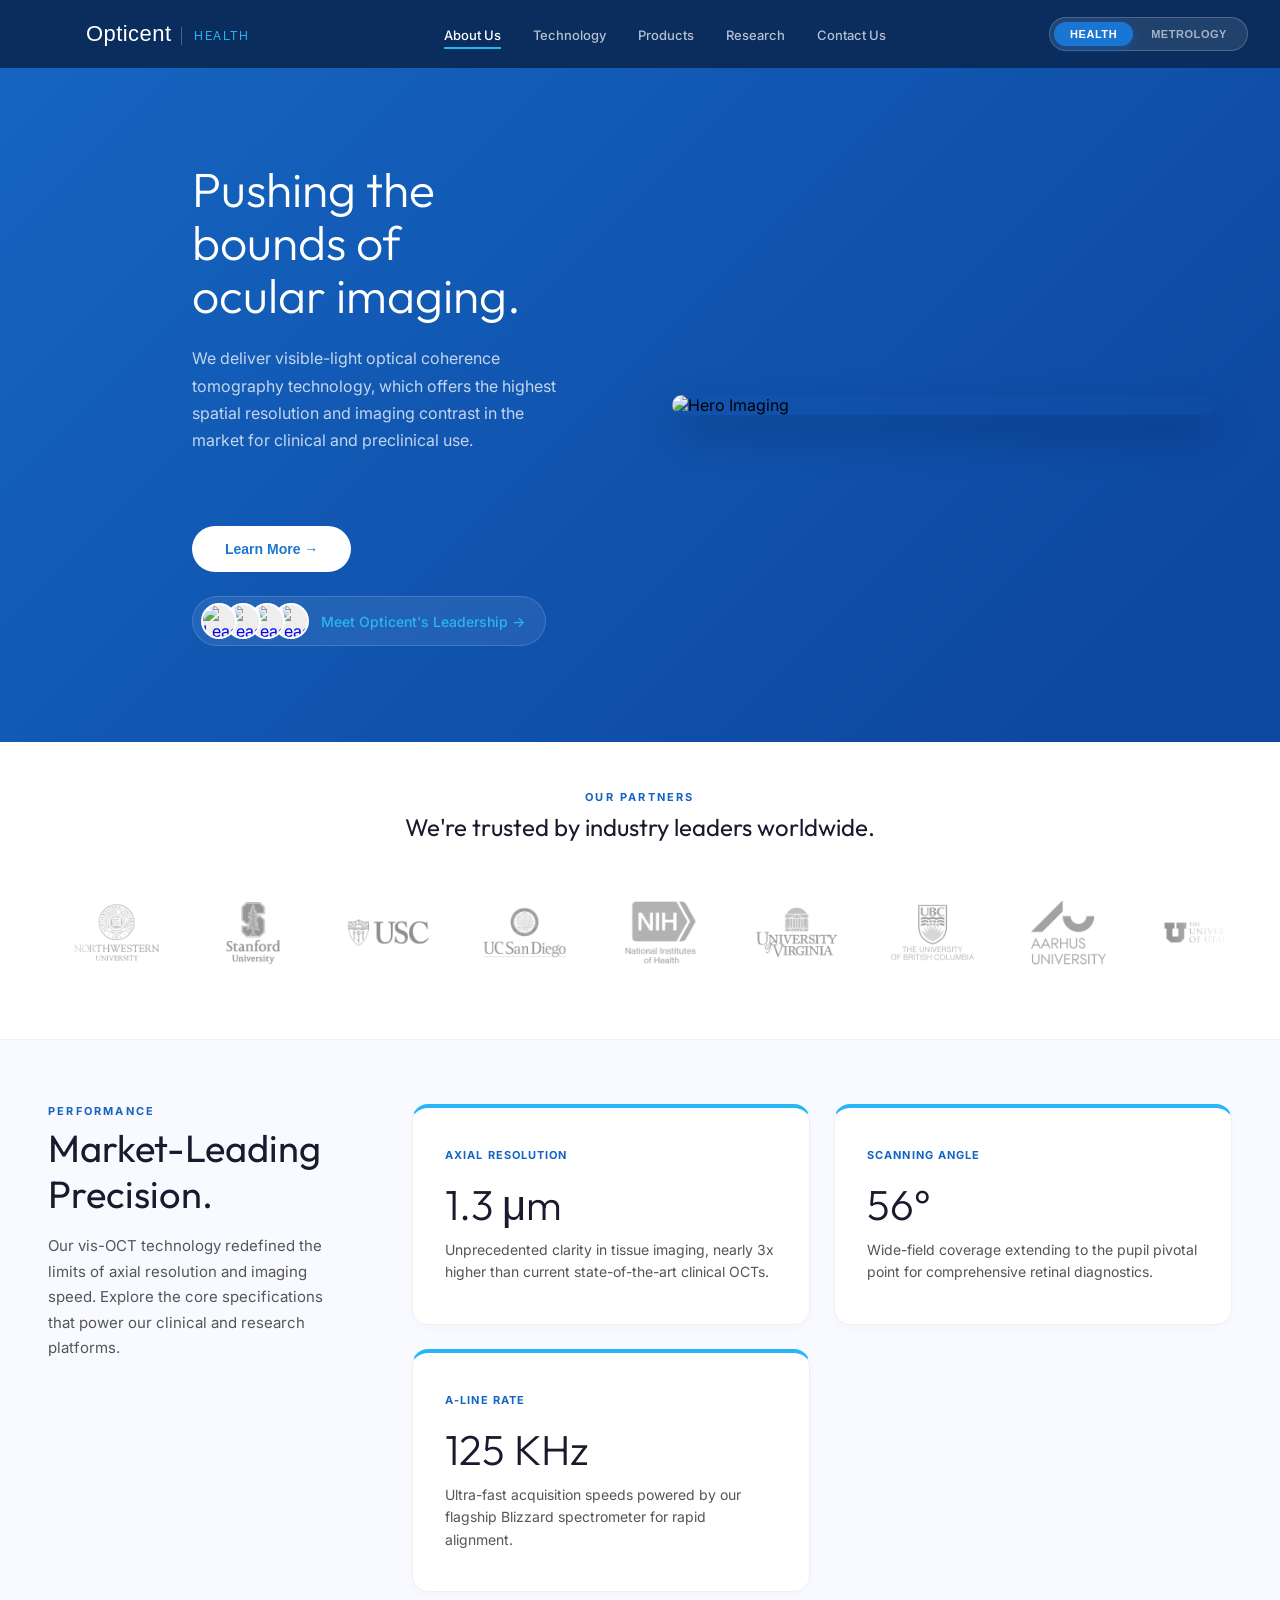
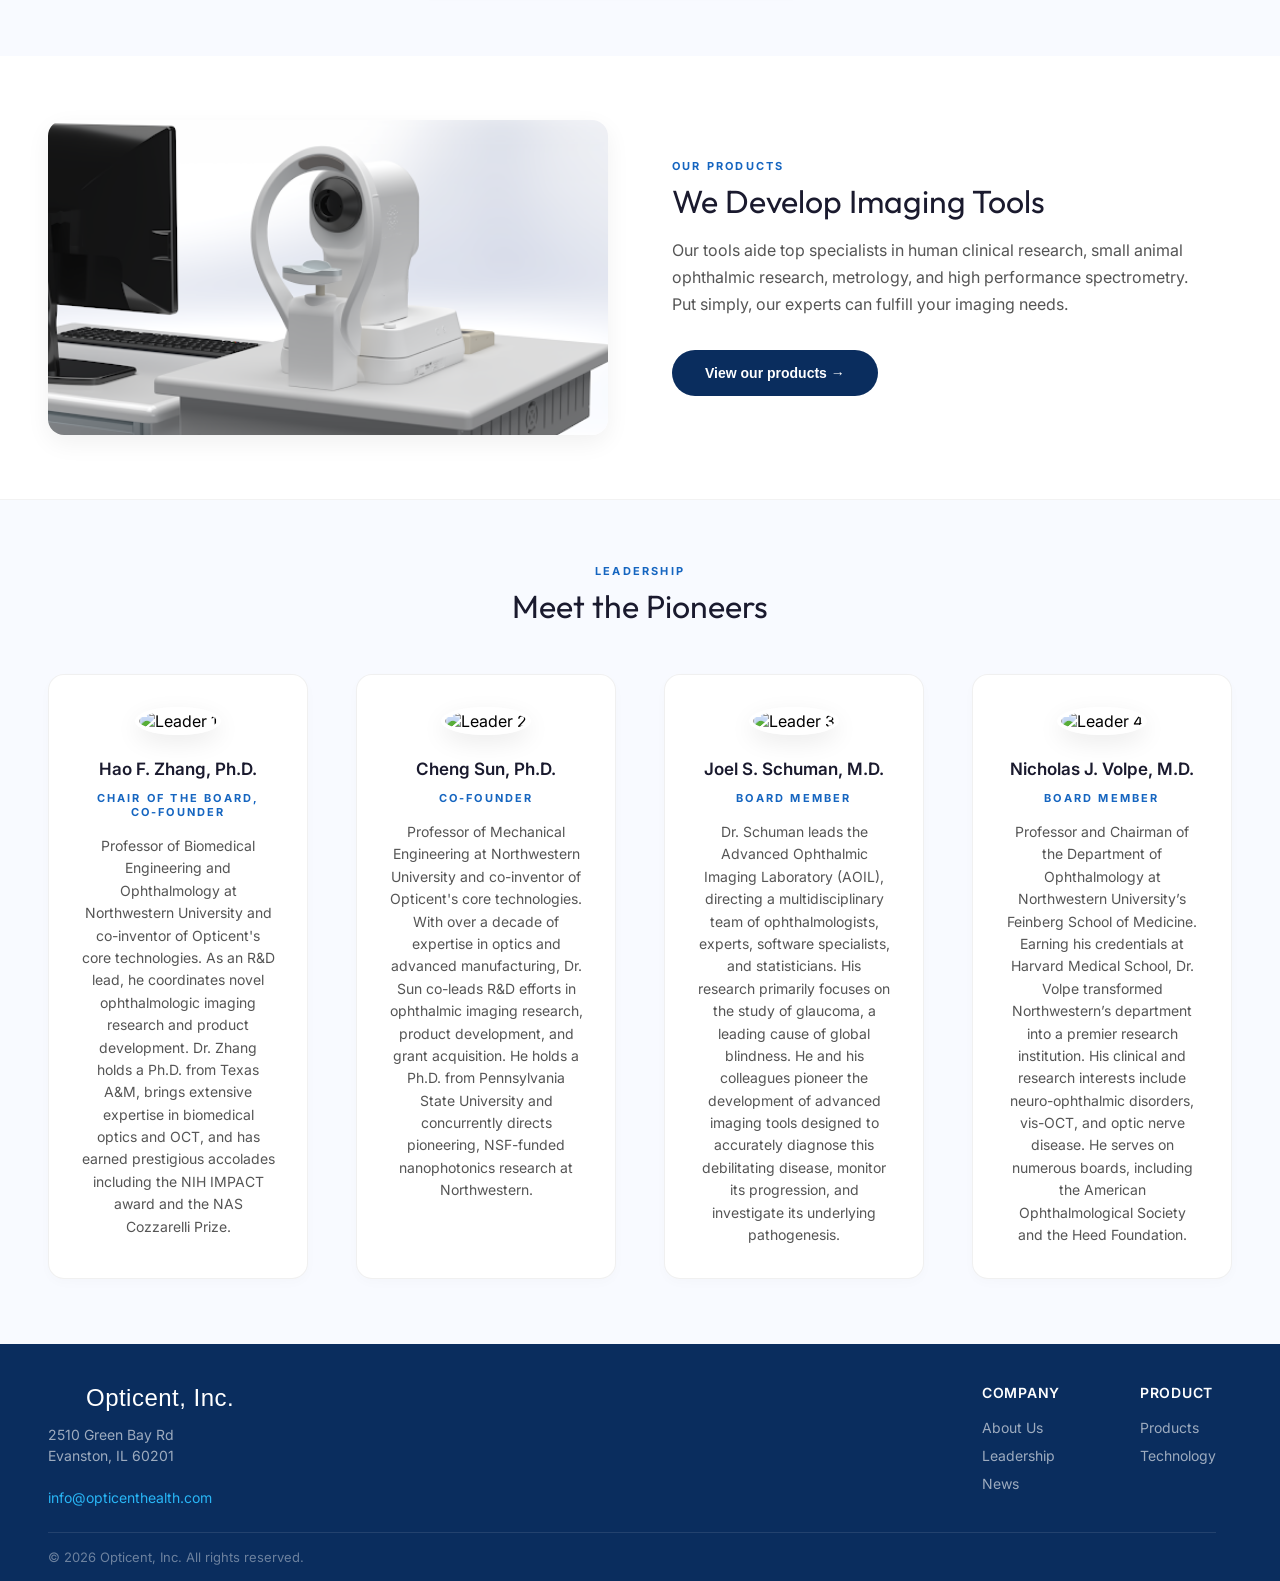
==== commit 0138d5e4: "fixed images" ====
--- a/index.html
+++ b/index.html
@@ -59,17 +59,17 @@
           
           <a href="#leadership" class="hero-link-btn fade-target">
             <div class="avatar-stack">
-              <img src="images/leader1.jpg" alt="Leader">
-              <img src="images/leader2.jpg" alt="Leader">
-              <img src="images/leader3.jpg" alt="Leader">
-              <img src="images/leader4.jpg" alt="Leader">
+              <img src="Images/leader1.jpg" alt="Leader">
+              <img src="Images/leader2.jpg" alt="Leader">
+              <img src="Images/leader3.jpg" alt="Leader">
+              <img src="Images/leader4.jpg" alt="Leader">
             </div>
             <span id="hlink">Meet Opticent's Leadership →</span>
           </a>
         </div>
       </div>
       <div class="hero-visual fade-target">
-        <img id="hero_img" src="images/Header_Health.gif" alt="Hero Imaging">
+        <img id="hero_img" src="Images/Header_Health.gif" alt="Hero Imaging">
       </div>
     </div>
 
@@ -79,41 +79,41 @@
       
       <div class="carousel-container fade-target" id="carousel-partners">
         <div class="carousel-track">
-          <img src="images/Partner1.png" alt="Partner 1" class="carousel-logo">
-          <img src="images/Partner2.png" alt="Partner 2" class="carousel-logo">
-          <img src="images/Partner3.png" alt="Partner 3" class="carousel-logo">
-          <img src="images/Partner4.png" alt="Partner 4" class="carousel-logo">
-          <img src="images/Partner5.png" alt="Partner 5" class="carousel-logo">
-          <img src="images/Partner6.png" alt="Partner 6" class="carousel-logo">
-          <img src="images/Partner7.png" alt="Partner 7" class="carousel-logo">
-          <img src="images/Partner8.png" alt="Partner 8" class="carousel-logo">
-          <img src="images/Partner9.png" alt="Partner 9" class="carousel-logo">
-          <img src="images/Partner10.png" alt="Partner 10" class="carousel-logo">
-          <img src="images/Partner11.png" alt="Partner 11" class="carousel-logo">
-          <img src="images/Partner12.png" alt="Partner 12" class="carousel-logo">
-          <img src="images/Partner13.png" alt="Partner 13" class="carousel-logo">
-          <img src="images/Partner14.png" alt="Partner 14" class="carousel-logo">
-          <img src="images/Partner15.png" alt="Partner 15" class="carousel-logo">
-          <img src="images/Partner16.png" alt="Partner 16" class="carousel-logo">
-          <img src="images/Partner17.png" alt="Partner 17" class="carousel-logo">
+          <img src="Images/Partner1.png" alt="Partner 1" class="carousel-logo">
+          <img src="Images/Partner2.png" alt="Partner 2" class="carousel-logo">
+          <img src="Images/Partner3.png" alt="Partner 3" class="carousel-logo">
+          <img src="Images/Partner4.png" alt="Partner 4" class="carousel-logo">
+          <img src="Images/Partner5.png" alt="Partner 5" class="carousel-logo">
+          <img src="Images/Partner6.png" alt="Partner 6" class="carousel-logo">
+          <img src="Images/Partner7.png" alt="Partner 7" class="carousel-logo">
+          <img src="Images/Partner8.png" alt="Partner 8" class="carousel-logo">
+          <img src="Images/Partner9.png" alt="Partner 9" class="carousel-logo">
+          <img src="Images/Partner10.png" alt="Partner 10" class="carousel-logo">
+          <img src="Images/Partner11.png" alt="Partner 11" class="carousel-logo">
+          <img src="Images/Partner12.png" alt="Partner 12" class="carousel-logo">
+          <img src="Images/Partner13.png" alt="Partner 13" class="carousel-logo">
+          <img src="Images/Partner14.png" alt="Partner 14" class="carousel-logo">
+          <img src="Images/Partner15.png" alt="Partner 15" class="carousel-logo">
+          <img src="Images/Partner16.png" alt="Partner 16" class="carousel-logo">
+          <img src="Images/Partner17.png" alt="Partner 17" class="carousel-logo">
           
-          <img src="images/Partner1.png" alt="Partner 1" class="carousel-logo">
-          <img src="images/Partner2.png" alt="Partner 2" class="carousel-logo">
-          <img src="images/Partner3.png" alt="Partner 3" class="carousel-logo">
-          <img src="images/Partner4.png" alt="Partner 4" class="carousel-logo">
-          <img src="images/Partner5.png" alt="Partner 5" class="carousel-logo">
-          <img src="images/Partner6.png" alt="Partner 6" class="carousel-logo">
-          <img src="images/Partner7.png" alt="Partner 7" class="carousel-logo">
-          <img src="images/Partner8.png" alt="Partner 8" class="carousel-logo">
-          <img src="images/Partner9.png" alt="Partner 9" class="carousel-logo">
-          <img src="images/Partner10.png" alt="Partner 10" class="carousel-logo">
-          <img src="images/Partner11.png" alt="Partner 11" class="carousel-logo">
-          <img src="images/Partner12.png" alt="Partner 12" class="carousel-logo">
-          <img src="images/Partner13.png" alt="Partner 13" class="carousel-logo">
-          <img src="images/Partner14.png" alt="Partner 14" class="carousel-logo">
-          <img src="images/Partner15.png" alt="Partner 15" class="carousel-logo">
-          <img src="images/Partner16.png" alt="Partner 16" class="carousel-logo">
-          <img src="images/Partner17.png" alt="Partner 17" class="carousel-logo">
+          <img src="Images/Partner1.png" alt="Partner 1" class="carousel-logo">
+          <img src="Images/Partner2.png" alt="Partner 2" class="carousel-logo">
+          <img src="Images/Partner3.png" alt="Partner 3" class="carousel-logo">
+          <img src="Images/Partner4.png" alt="Partner 4" class="carousel-logo">
+          <img src="Images/Partner5.png" alt="Partner 5" class="carousel-logo">
+          <img src="Images/Partner6.png" alt="Partner 6" class="carousel-logo">
+          <img src="Images/Partner7.png" alt="Partner 7" class="carousel-logo">
+          <img src="Images/Partner8.png" alt="Partner 8" class="carousel-logo">
+          <img src="Images/Partner9.png" alt="Partner 9" class="carousel-logo">
+          <img src="Images/Partner10.png" alt="Partner 10" class="carousel-logo">
+          <img src="Images/Partner11.png" alt="Partner 11" class="carousel-logo">
+          <img src="Images/Partner12.png" alt="Partner 12" class="carousel-logo">
+          <img src="Images/Partner13.png" alt="Partner 13" class="carousel-logo">
+          <img src="Images/Partner14.png" alt="Partner 14" class="carousel-logo">
+          <img src="Images/Partner15.png" alt="Partner 15" class="carousel-logo">
+          <img src="Images/Partner16.png" alt="Partner 16" class="carousel-logo">
+          <img src="Images/Partner17.png" alt="Partner 17" class="carousel-logo">
         </div>
       </div>
 
@@ -203,28 +203,28 @@
       <div class="cards-grid fade-target" style="grid-template-columns: repeat(auto-fit, minmax(200px, 1fr)); gap: 3rem;">
         
         <div class="feat-card" style="text-align: center;">
-          <img src="images/leader1.jpg" alt="Leader 1" style="width: 120px; height: 120px; border-radius: 50%; object-fit: cover; margin-bottom: 1.5rem; border: 4px solid #fff; box-shadow: 0 8px 24px rgba(0,0,0,0.08);">
+          <img src="Images/leader1.jpg" alt="Leader 1" style="width: 120px; height: 120px; border-radius: 50%; object-fit: cover; margin-bottom: 1.5rem; border: 4px solid #fff; box-shadow: 0 8px 24px rgba(0,0,0,0.08);">
           <h3 class="feat-title">Hao F. Zhang, Ph.D.</h3>
           <p class="section-label" style="margin-bottom: 1rem;">CHAIR OF THE BOARD, CO-FOUNDER</p>
           <p class="feat-desc">Professor of Biomedical Engineering and Ophthalmology at Northwestern University and co-inventor of Opticent's core technologies. As an R&D lead, he coordinates novel ophthalmologic imaging research and product development. Dr. Zhang holds a Ph.D. from Texas A&M, brings extensive expertise in biomedical optics and OCT, and has earned prestigious accolades including the NIH IMPACT award and the NAS Cozzarelli Prize.</p>
         </div>
 
         <div class="feat-card" style="text-align: center;">
-          <img src="images/leader2.jpg" alt="Leader 2" style="width: 120px; height: 120px; border-radius: 50%; object-fit: cover; margin-bottom: 1.5rem; border: 4px solid #fff; box-shadow: 0 8px 24px rgba(0,0,0,0.08);">
+          <img src="Images/leader2.jpg" alt="Leader 2" style="width: 120px; height: 120px; border-radius: 50%; object-fit: cover; margin-bottom: 1.5rem; border: 4px solid #fff; box-shadow: 0 8px 24px rgba(0,0,0,0.08);">
           <h3 class="feat-title">Cheng Sun, Ph.D.</h3>
           <p class="section-label" style="margin-bottom: 1rem;">CO-FOUNDER</p>
           <p class="feat-desc">Professor of Mechanical Engineering at Northwestern University and co-inventor of Opticent's core technologies. With over a decade of expertise in optics and advanced manufacturing, Dr. Sun co-leads R&D efforts in ophthalmic imaging research, product development, and grant acquisition. He holds a Ph.D. from Pennsylvania State University and concurrently directs pioneering, NSF-funded nanophotonics research at Northwestern.</p>
         </div>
 
         <div class="feat-card" style="text-align: center;">
-          <img src="images/leader3.jpg" alt="Leader 3" style="width: 120px; height: 120px; border-radius: 50%; object-fit: cover; margin-bottom: 1.5rem; border: 4px solid #fff; box-shadow: 0 8px 24px rgba(0,0,0,0.08);">
+          <img src="Images/leader3.jpg" alt="Leader 3" style="width: 120px; height: 120px; border-radius: 50%; object-fit: cover; margin-bottom: 1.5rem; border: 4px solid #fff; box-shadow: 0 8px 24px rgba(0,0,0,0.08);">
           <h3 class="feat-title">Joel S. Schuman, M.D.</h3>
           <p class="section-label" style="margin-bottom: 1rem;">BOARD MEMBER</p>
           <p class="feat-desc">Dr. Schuman leads the Advanced Ophthalmic Imaging Laboratory (AOIL), directing a multidisciplinary team of ophthalmologists, experts, software specialists, and statisticians. His research primarily focuses on the study of glaucoma, a leading cause of global blindness. He and his colleagues pioneer the development of advanced imaging tools designed to accurately diagnose this debilitating disease, monitor its progression, and investigate its underlying pathogenesis.</p>
         </div>
 
         <div class="feat-card" style="text-align: center;">
-          <img src="images/leader4.jpg" alt="Leader 4" style="width: 120px; height: 120px; border-radius: 50%; object-fit: cover; margin-bottom: 1.5rem; border: 4px solid #fff; box-shadow: 0 8px 24px rgba(0,0,0,0.08);">
+          <img src="Images/leader4.jpg" alt="Leader 4" style="width: 120px; height: 120px; border-radius: 50%; object-fit: cover; margin-bottom: 1.5rem; border: 4px solid #fff; box-shadow: 0 8px 24px rgba(0,0,0,0.08);">
           <h3 class="feat-title">Nicholas J. Volpe, M.D.</h3>
           <p class="section-label" style="margin-bottom: 1rem;">BOARD MEMBER</p>
           <p class="feat-desc">Professor and Chairman of the Department of Ophthalmology at Northwestern University’s Feinberg School of Medicine. Earning his credentials at Harvard Medical School, Dr. Volpe transformed Northwestern’s department into a premier research institution. His clinical and research interests include neuro-ophthalmic disorders, vis-OCT, and optic nerve disease. He serves on numerous boards, including the American Ophthalmological Society and the Heed Foundation.</p>
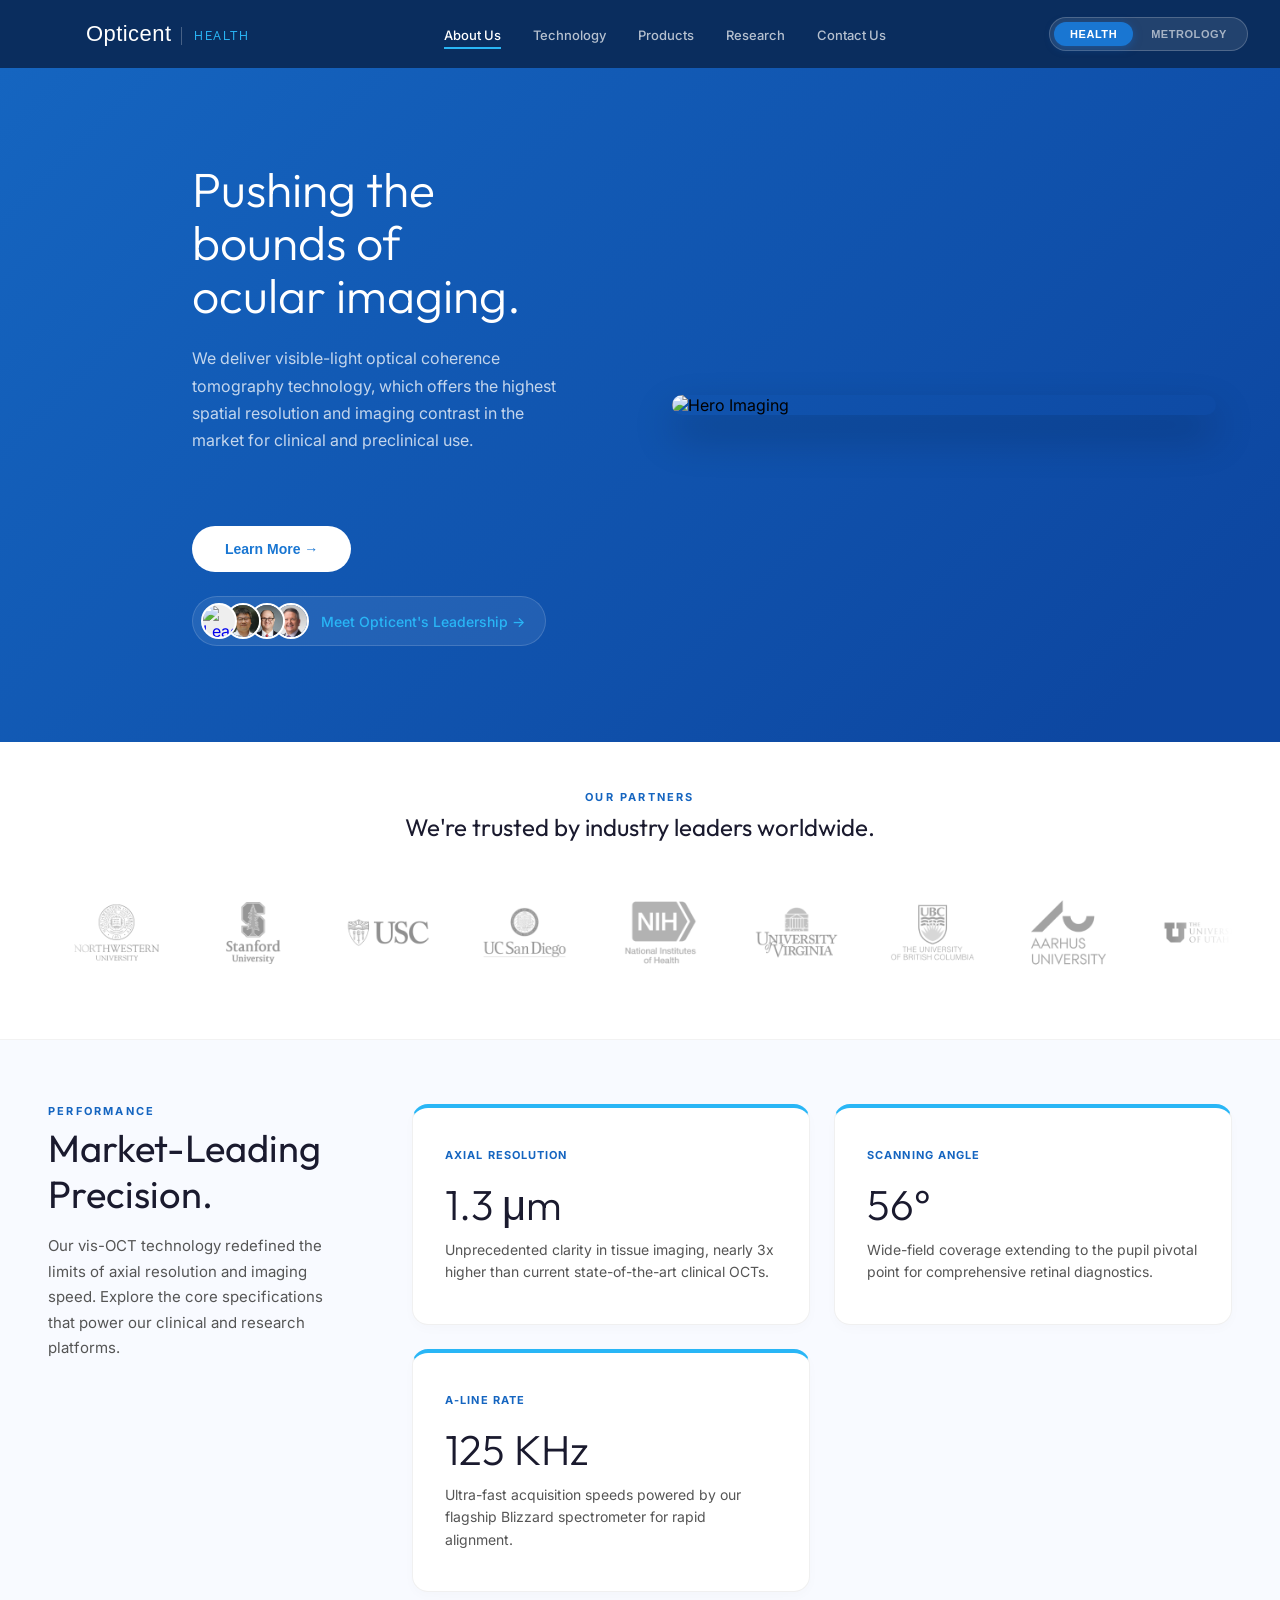
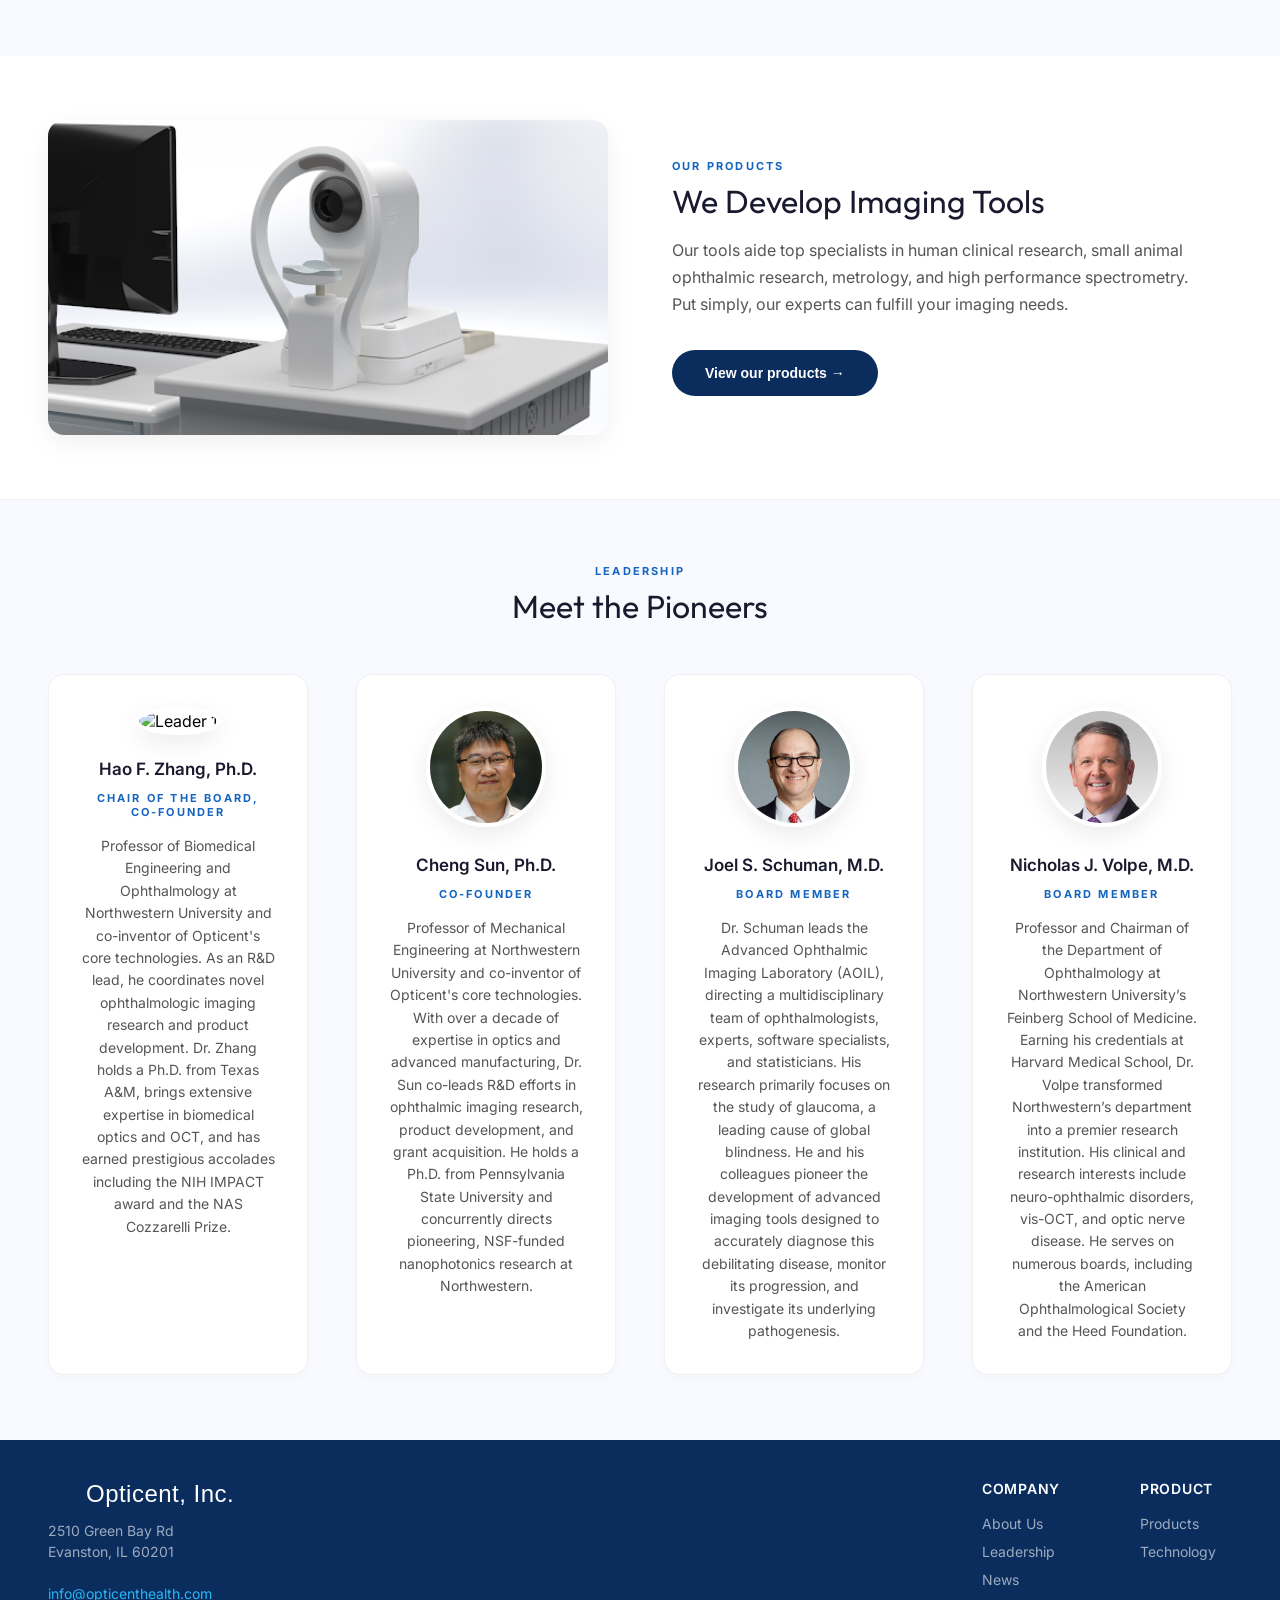
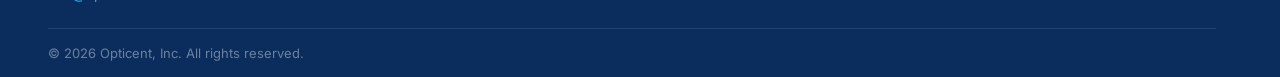
==== commit 0bee3b65: "Fixed more images" ====
--- a/index.html
+++ b/index.html
@@ -59,10 +59,10 @@
           
           <a href="#leadership" class="hero-link-btn fade-target">
             <div class="avatar-stack">
-              <img src="Images/leader1.jpg" alt="Leader">
-              <img src="Images/leader2.jpg" alt="Leader">
-              <img src="Images/leader3.jpg" alt="Leader">
-              <img src="Images/leader4.jpg" alt="Leader">
+              <img src="Images/Leader1.jpg" alt="Leader">
+              <img src="Images/Leader2.jpg" alt="Leader">
+              <img src="Images/Leader3.jpg" alt="Leader">
+              <img src="Images/Leader4.jpg" alt="Leader">
             </div>
             <span id="hlink">Meet Opticent's Leadership →</span>
           </a>
@@ -203,28 +203,28 @@
       <div class="cards-grid fade-target" style="grid-template-columns: repeat(auto-fit, minmax(200px, 1fr)); gap: 3rem;">
         
         <div class="feat-card" style="text-align: center;">
-          <img src="Images/leader1.jpg" alt="Leader 1" style="width: 120px; height: 120px; border-radius: 50%; object-fit: cover; margin-bottom: 1.5rem; border: 4px solid #fff; box-shadow: 0 8px 24px rgba(0,0,0,0.08);">
+          <img src="Images/Leader1.jpg" alt="Leader 1" style="width: 120px; height: 120px; border-radius: 50%; object-fit: cover; margin-bottom: 1.5rem; border: 4px solid #fff; box-shadow: 0 8px 24px rgba(0,0,0,0.08);">
           <h3 class="feat-title">Hao F. Zhang, Ph.D.</h3>
           <p class="section-label" style="margin-bottom: 1rem;">CHAIR OF THE BOARD, CO-FOUNDER</p>
           <p class="feat-desc">Professor of Biomedical Engineering and Ophthalmology at Northwestern University and co-inventor of Opticent's core technologies. As an R&D lead, he coordinates novel ophthalmologic imaging research and product development. Dr. Zhang holds a Ph.D. from Texas A&M, brings extensive expertise in biomedical optics and OCT, and has earned prestigious accolades including the NIH IMPACT award and the NAS Cozzarelli Prize.</p>
         </div>
 
         <div class="feat-card" style="text-align: center;">
-          <img src="Images/leader2.jpg" alt="Leader 2" style="width: 120px; height: 120px; border-radius: 50%; object-fit: cover; margin-bottom: 1.5rem; border: 4px solid #fff; box-shadow: 0 8px 24px rgba(0,0,0,0.08);">
+          <img src="Images/Leader2.jpg" alt="Leader 2" style="width: 120px; height: 120px; border-radius: 50%; object-fit: cover; margin-bottom: 1.5rem; border: 4px solid #fff; box-shadow: 0 8px 24px rgba(0,0,0,0.08);">
           <h3 class="feat-title">Cheng Sun, Ph.D.</h3>
           <p class="section-label" style="margin-bottom: 1rem;">CO-FOUNDER</p>
           <p class="feat-desc">Professor of Mechanical Engineering at Northwestern University and co-inventor of Opticent's core technologies. With over a decade of expertise in optics and advanced manufacturing, Dr. Sun co-leads R&D efforts in ophthalmic imaging research, product development, and grant acquisition. He holds a Ph.D. from Pennsylvania State University and concurrently directs pioneering, NSF-funded nanophotonics research at Northwestern.</p>
         </div>
 
         <div class="feat-card" style="text-align: center;">
-          <img src="Images/leader3.jpg" alt="Leader 3" style="width: 120px; height: 120px; border-radius: 50%; object-fit: cover; margin-bottom: 1.5rem; border: 4px solid #fff; box-shadow: 0 8px 24px rgba(0,0,0,0.08);">
+          <img src="Images/Leader3.jpg" alt="Leader 3" style="width: 120px; height: 120px; border-radius: 50%; object-fit: cover; margin-bottom: 1.5rem; border: 4px solid #fff; box-shadow: 0 8px 24px rgba(0,0,0,0.08);">
           <h3 class="feat-title">Joel S. Schuman, M.D.</h3>
           <p class="section-label" style="margin-bottom: 1rem;">BOARD MEMBER</p>
           <p class="feat-desc">Dr. Schuman leads the Advanced Ophthalmic Imaging Laboratory (AOIL), directing a multidisciplinary team of ophthalmologists, experts, software specialists, and statisticians. His research primarily focuses on the study of glaucoma, a leading cause of global blindness. He and his colleagues pioneer the development of advanced imaging tools designed to accurately diagnose this debilitating disease, monitor its progression, and investigate its underlying pathogenesis.</p>
         </div>
 
         <div class="feat-card" style="text-align: center;">
-          <img src="Images/leader4.jpg" alt="Leader 4" style="width: 120px; height: 120px; border-radius: 50%; object-fit: cover; margin-bottom: 1.5rem; border: 4px solid #fff; box-shadow: 0 8px 24px rgba(0,0,0,0.08);">
+          <img src="Images/Leader4.jpg" alt="Leader 4" style="width: 120px; height: 120px; border-radius: 50%; object-fit: cover; margin-bottom: 1.5rem; border: 4px solid #fff; box-shadow: 0 8px 24px rgba(0,0,0,0.08);">
           <h3 class="feat-title">Nicholas J. Volpe, M.D.</h3>
           <p class="section-label" style="margin-bottom: 1rem;">BOARD MEMBER</p>
           <p class="feat-desc">Professor and Chairman of the Department of Ophthalmology at Northwestern University’s Feinberg School of Medicine. Earning his credentials at Harvard Medical School, Dr. Volpe transformed Northwestern’s department into a premier research institution. His clinical and research interests include neuro-ophthalmic disorders, vis-OCT, and optic nerve disease. He serves on numerous boards, including the American Ophthalmological Society and the Heed Foundation.</p>
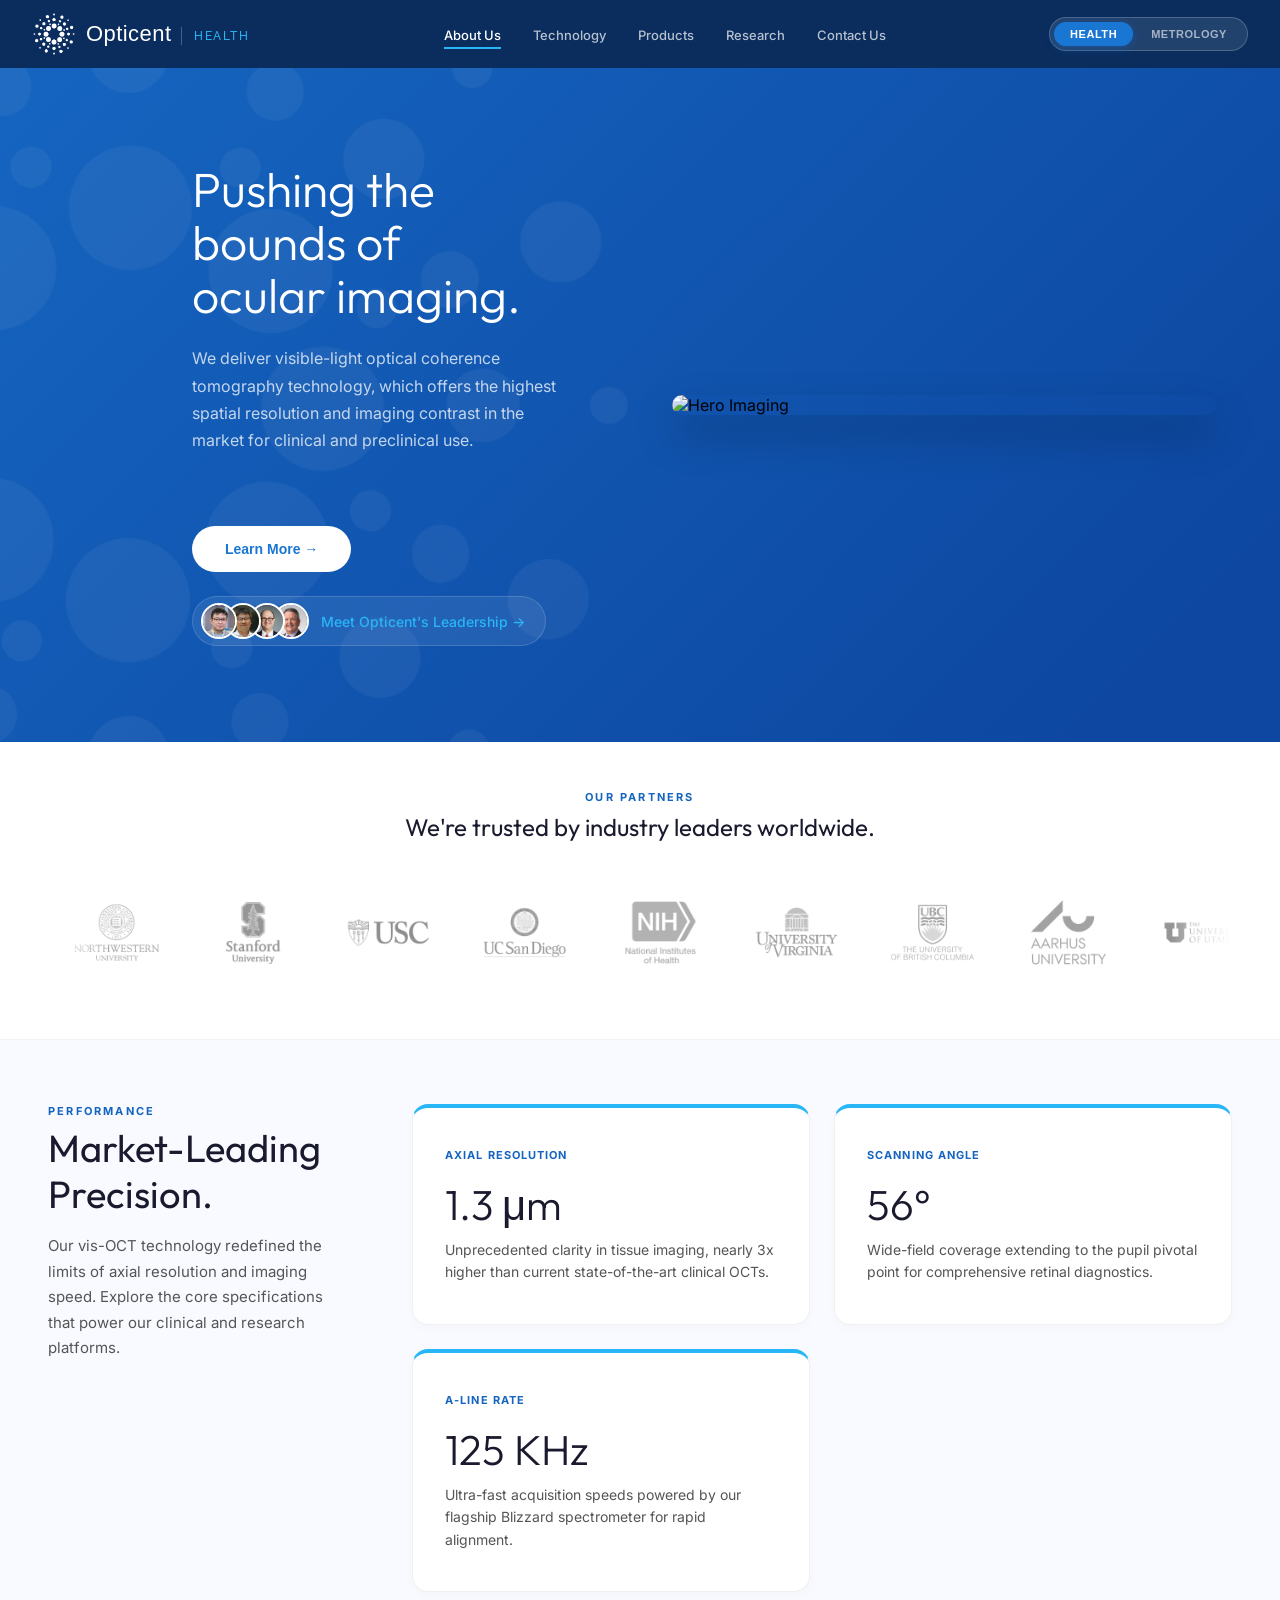
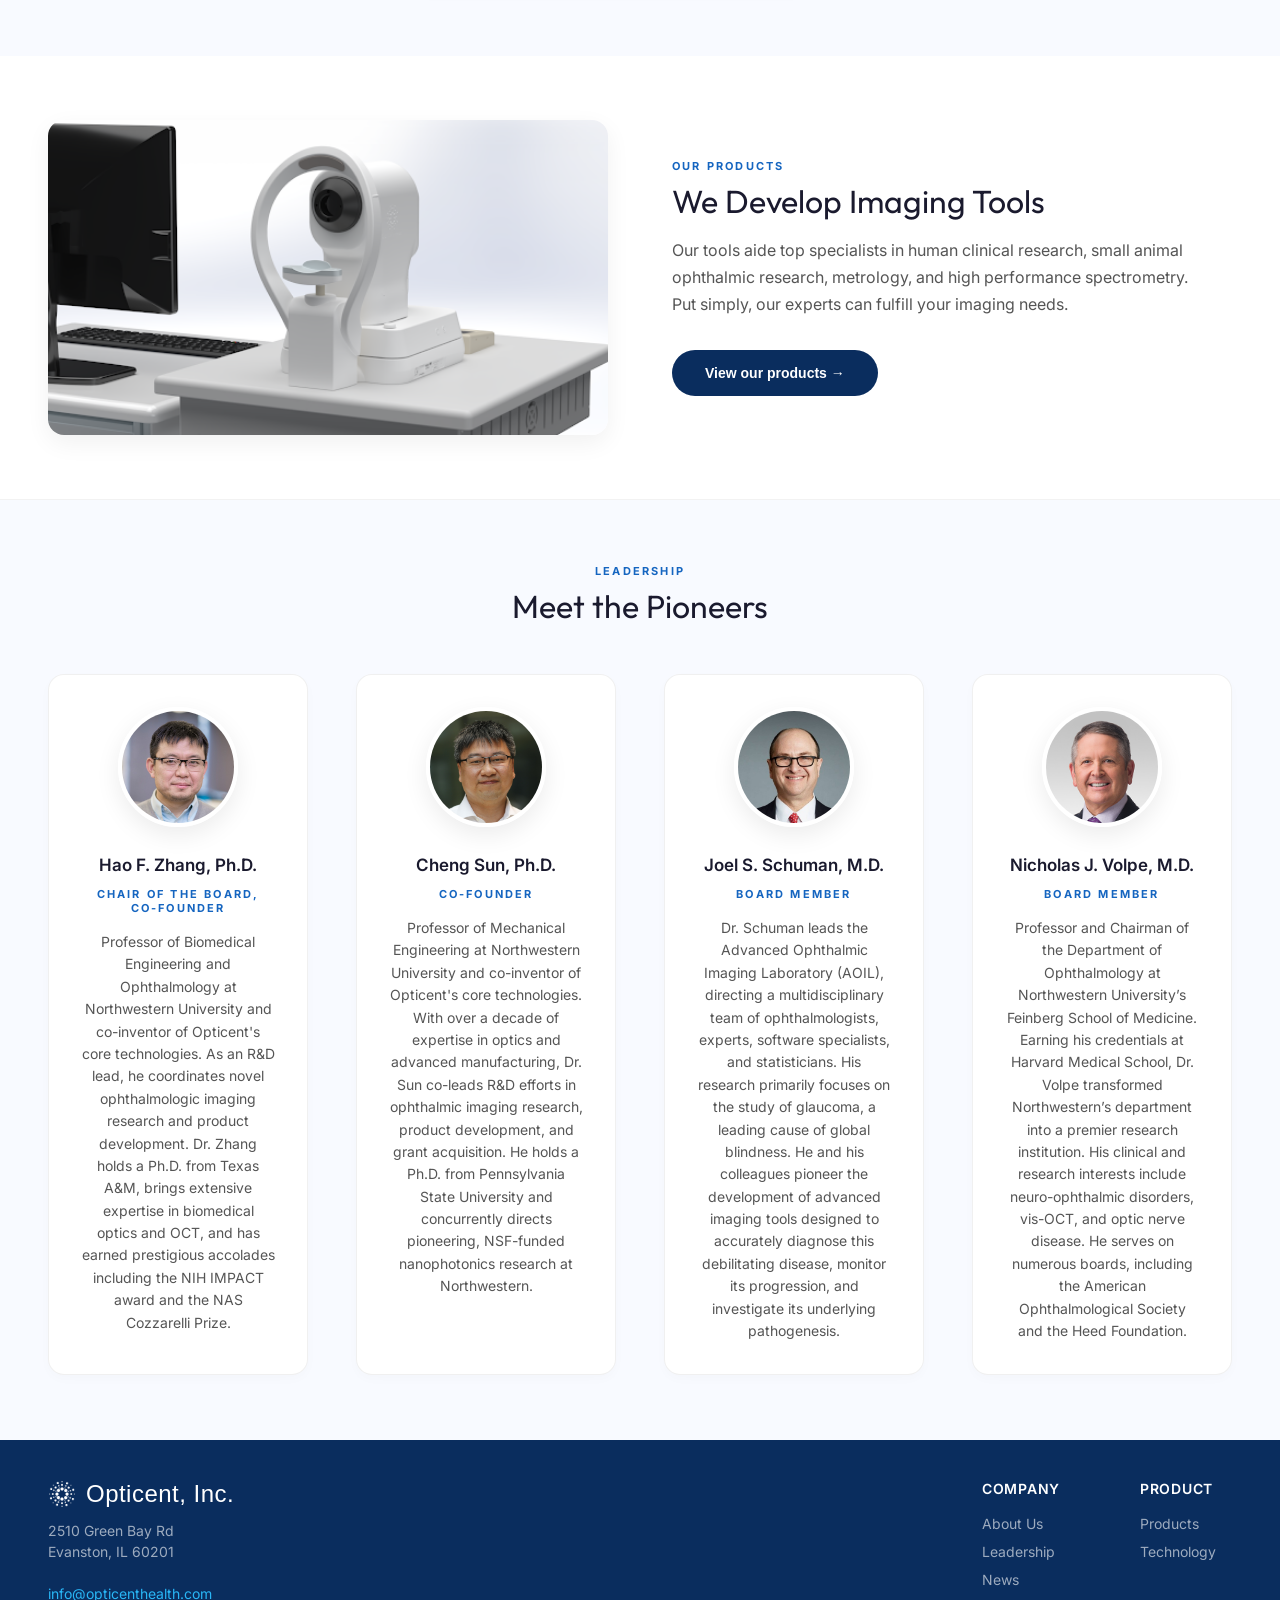
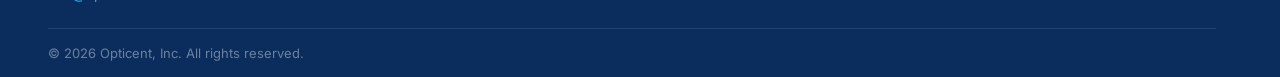
==== commit 44ea8047: "Update index.html" ====
--- a/index.html
+++ b/index.html
@@ -59,7 +59,7 @@
           
           <a href="#leadership" class="hero-link-btn fade-target">
             <div class="avatar-stack">
-              <img src="Images/Leader1.jpg" alt="Leader">
+              <img src="Images/Leader1.JPG" alt="Leader">
               <img src="Images/Leader2.jpg" alt="Leader">
               <img src="Images/Leader3.jpg" alt="Leader">
               <img src="Images/Leader4.jpg" alt="Leader">
@@ -203,7 +203,7 @@
       <div class="cards-grid fade-target" style="grid-template-columns: repeat(auto-fit, minmax(200px, 1fr)); gap: 3rem;">
         
         <div class="feat-card" style="text-align: center;">
-          <img src="Images/Leader1.jpg" alt="Leader 1" style="width: 120px; height: 120px; border-radius: 50%; object-fit: cover; margin-bottom: 1.5rem; border: 4px solid #fff; box-shadow: 0 8px 24px rgba(0,0,0,0.08);">
+          <img src="Images/Leader1.JPG" alt="Leader 1" style="width: 120px; height: 120px; border-radius: 50%; object-fit: cover; margin-bottom: 1.5rem; border: 4px solid #fff; box-shadow: 0 8px 24px rgba(0,0,0,0.08);">
           <h3 class="feat-title">Hao F. Zhang, Ph.D.</h3>
           <p class="section-label" style="margin-bottom: 1rem;">CHAIR OF THE BOARD, CO-FOUNDER</p>
           <p class="feat-desc">Professor of Biomedical Engineering and Ophthalmology at Northwestern University and co-inventor of Opticent's core technologies. As an R&D lead, he coordinates novel ophthalmologic imaging research and product development. Dr. Zhang holds a Ph.D. from Texas A&M, brings extensive expertise in biomedical optics and OCT, and has earned prestigious accolades including the NIH IMPACT award and the NAS Cozzarelli Prize.</p>
--- a/styles.css
+++ b/styles.css
@@ -52,8 +52,8 @@
 
 .logo-svg {
   width: 100%; height: 100%; transition: background-color 0.8s ease; display: block;
-  -webkit-mask: url("images/logo_recolorable.svg") no-repeat center;
-  mask: url("images/logo_recolorable.svg") no-repeat center;
+  -webkit-mask: url("Images/Logo_Recolorable.svg") no-repeat center;
+  mask: url("Images/Logo_Recolorable.svg") no-repeat center;
   -webkit-mask-size: contain; mask-size: contain; background-color: white; 
 }
 .sw.metro .logo-svg { background-color: var(--ba); }
@@ -135,7 +135,7 @@
   left: -35%;
   width: 90%;
   height: 160%;
-  background: url("images/logo_recolorable.svg") no-repeat center center;
+  background: url("Images/Logo_Recolorable.svg") no-repeat center center;
   background-size: contain;
   opacity: 0.05; 
   pointer-events: none; 
@@ -510,8 +510,8 @@
   height: 28px;
   background-color: #fff; 
   transition: background-color 1.2s ease;
-  -webkit-mask: url("images/logo_recolorable.svg") no-repeat center;
-  mask: url("images/logo_recolorable.svg") no-repeat center;
+  -webkit-mask: url("Images/Logo_Recolorable.svg") no-repeat center;
+  mask: url("Images/Logo_Recolorable.svg") no-repeat center;
   -webkit-mask-size: contain;
   mask-size: contain;
 }
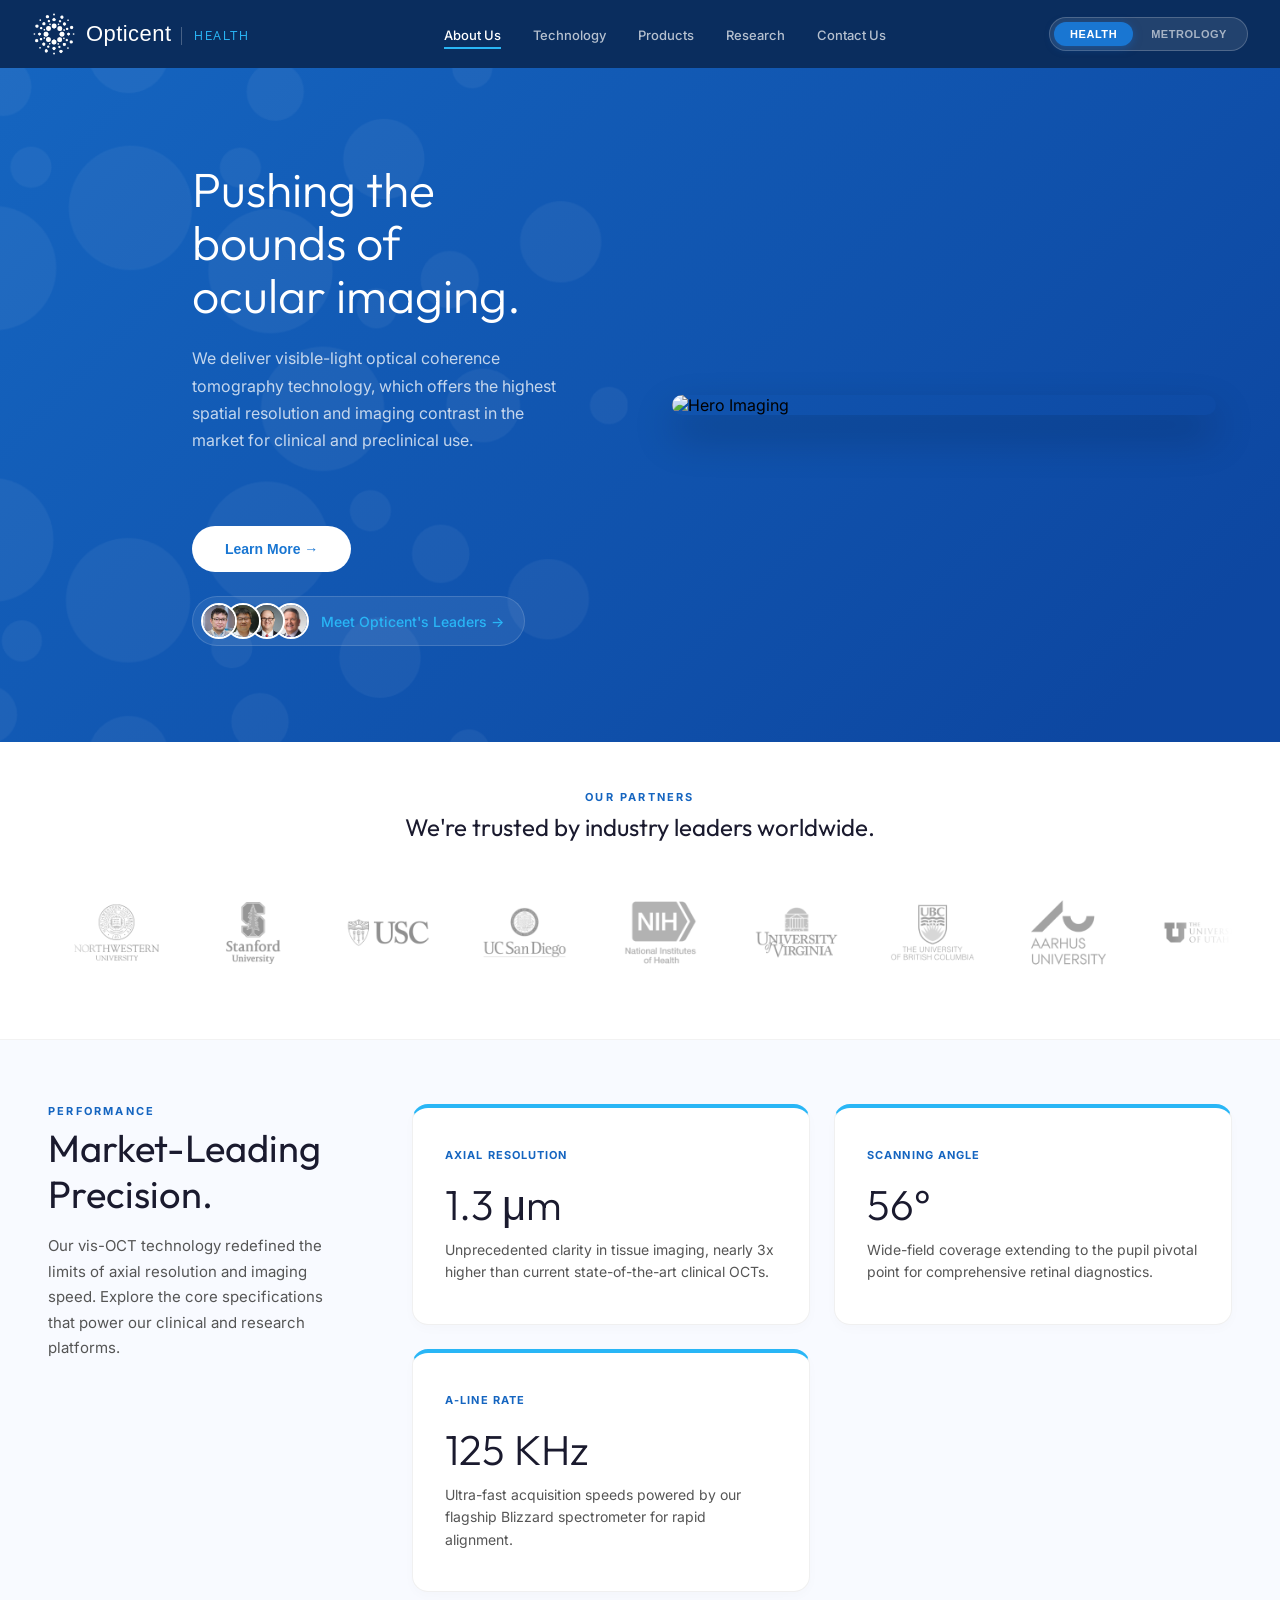
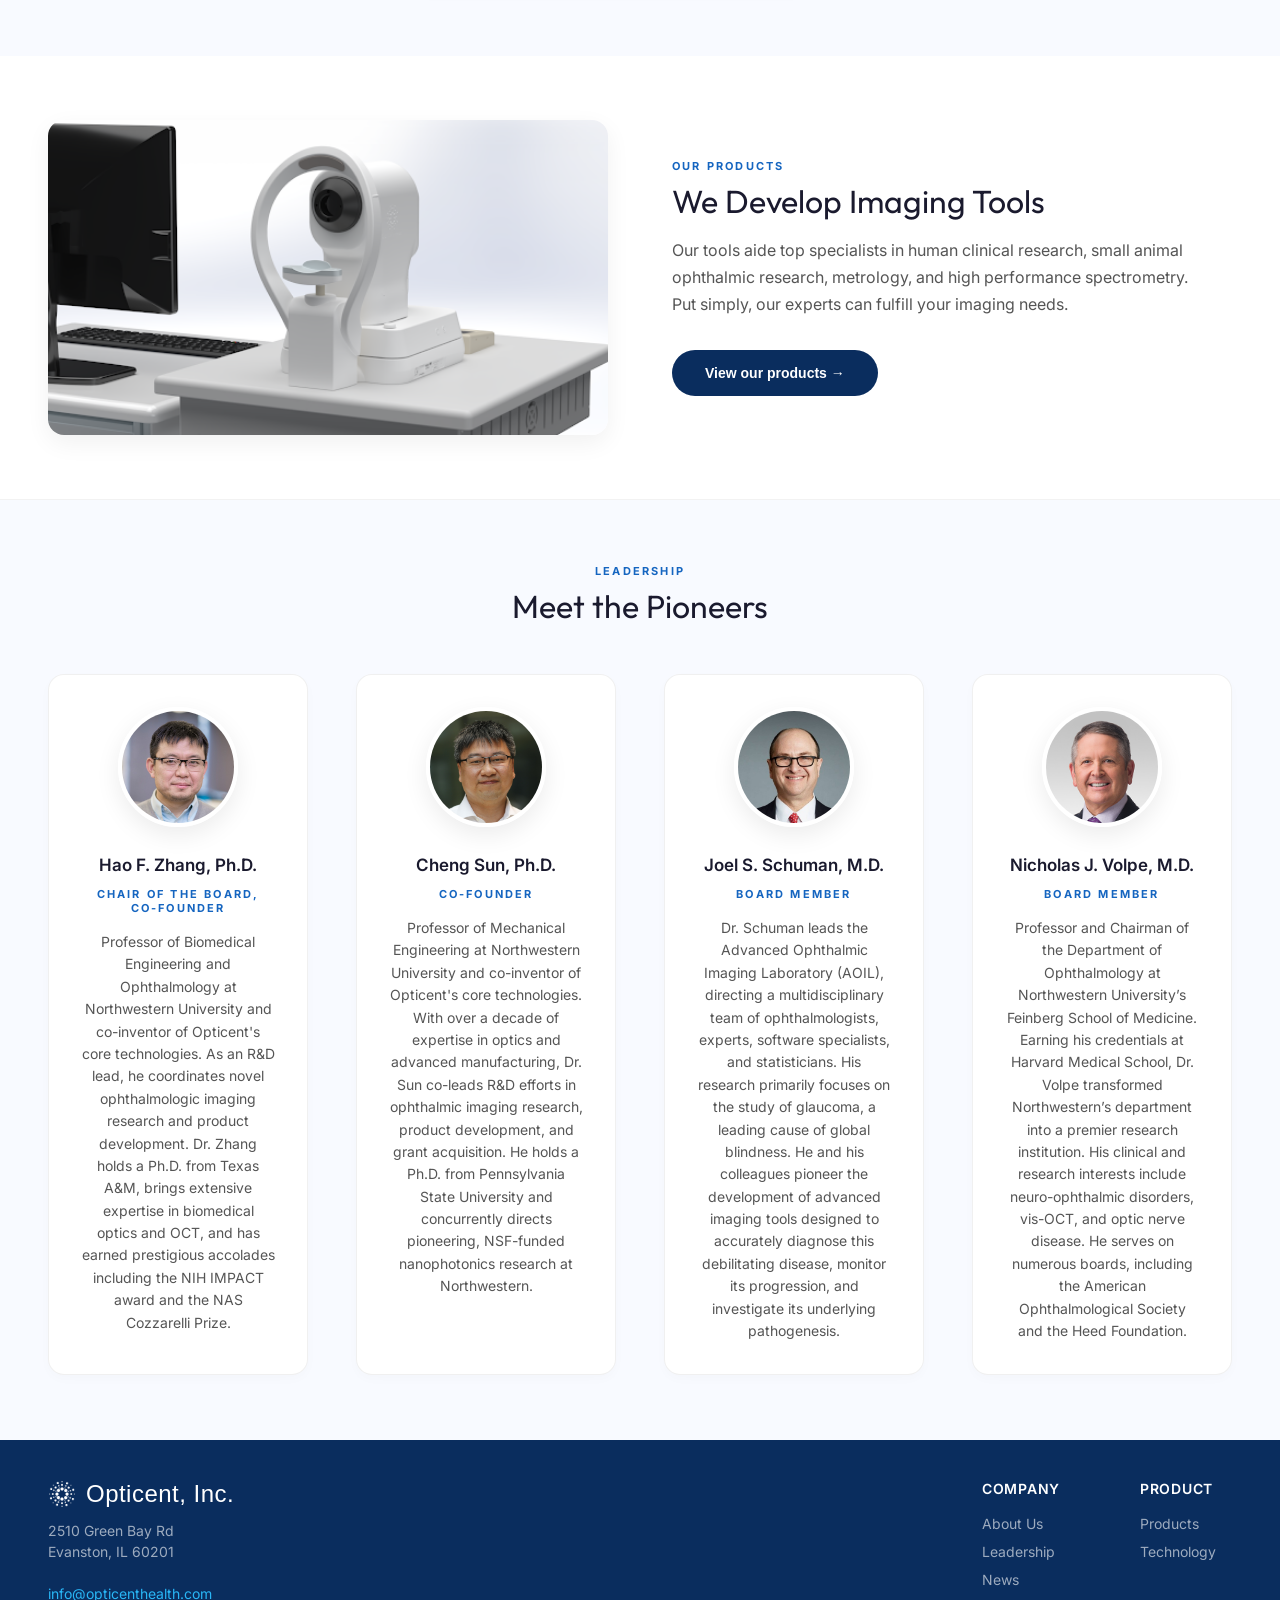
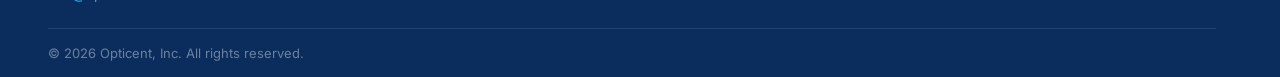
==== commit 06844abf: "a" ====
--- a/index.html
+++ b/index.html
@@ -1,386 +1,405 @@
-<!DOCTYPE html>
-<html lang="en">
-<head>
-    <meta charset="UTF-8">
-    <meta name="viewport" content="width=device-width, initial-scale=1.0">
-    <title>Opticent</title>
-    <link rel="stylesheet" href="styles.css">
-    
-    <link rel="preload" href="Images/Header_Metro.gif" as="image">
-    <link rel="preload" href="Images/Header_Health.gif" as="image">
-</head>
-<body>
-
-<div class="sw" id="sw">
-  <script>
-    // This runs before the browser paints the screen, preventing the blue flash
-    if (localStorage.getItem('opticent_mode') === 'metro') {
-      document.getElementById('sw').classList.add('metro');
-    }
-  </script>
-  <nav id="nav">
-    <a href="index.html" class="logo-lockup">
-      <div class="logo-img-wrap">
-        <div class="logo-img logo-health" id="lh"><div class="logo-svg"></div></div>
-        <div class="logo-img logo-metro" id="lm"><div class="logo-svg"></div></div>
-      </div>
-      <div class="logo-text-wrap">
-        <span class="logo-opticent">Opticent</span>
-        <div class="logo-division">
-          <div class="slot-reel" id="reel">
-            <span class="slot-word">Health</span>
-            <span class="slot-word">Metrology</span>
-          </div>
-        </div>
-      </div>
-    </a>
-
-    <ul class="nav-links">
-      <li><a href="index.html" class="active-page">About Us</a></li>
-      <li><a href="technology.html">Technology</a></li>
-      <li><a href="products.html">Products</a></li>
-      <li><a href="research.html">Research</a></li>
-      <li><a href="contact.html">Contact Us</a></li>
-    </ul>
-
-    <div class="switcher-pill">
-      <button class="switch-btn sw-active-h" id="bh" onclick="go('health')">Health</button>
-      <button class="switch-btn" id="bm" onclick="go('metro')">Metrology</button>
-    </div>
-  </nav>
-
-  <div class="main-container">
-    <div class="hero">
-      <div class="hero-content fade-target">
-        <h1 class="hero-h1" id="h1">Pushing the bounds of<br>ocular imaging.</h1>
-        <p class="hero-sub" id="sub">We deliver visible-light optical coherence tomography technology, which offers the highest spatial resolution and imaging contrast in the market for clinical and preclinical use.</p>
-        <div class="hero-actions">
-          <button class="hero-cta" id="cta" onclick="window.location.href='technology.html'">Learn More →</button>
-          
-          <a href="#leadership" class="hero-link-btn fade-target">
-            <div class="avatar-stack">
-              <img src="Images/Leader1.JPG" alt="Leader">
-              <img src="Images/Leader2.jpg" alt="Leader">
-              <img src="Images/Leader3.jpg" alt="Leader">
-              <img src="Images/Leader4.jpg" alt="Leader">
-            </div>
-            <span id="hlink">Meet Opticent's Leadership →</span>
-          </a>
-        </div>
-      </div>
-      <div class="hero-visual fade-target">
-        <img id="hero_img" src="Images/Header_Health.gif" alt="Hero Imaging">
-      </div>
-    </div>
-
-    <div class="features features-alt" style="padding-top: 3rem; padding-bottom: 4rem; text-align: center; overflow: hidden;">
-      <p class="section-label fade-target" id="plabel">Our Partners</p>
-      <h2 class="section-title fade-target" id="ptitle" style="font-size: 24px; margin-bottom: 3rem;">We're trusted by industry leaders worldwide.</h2>
-      
-      <div class="carousel-container fade-target" id="carousel-partners">
-        <div class="carousel-track">
-          <img src="Images/Partner1.png" alt="Partner 1" class="carousel-logo">
-          <img src="Images/Partner2.png" alt="Partner 2" class="carousel-logo">
-          <img src="Images/Partner3.png" alt="Partner 3" class="carousel-logo">
-          <img src="Images/Partner4.png" alt="Partner 4" class="carousel-logo">
-          <img src="Images/Partner5.png" alt="Partner 5" class="carousel-logo">
-          <img src="Images/Partner6.png" alt="Partner 6" class="carousel-logo">
-          <img src="Images/Partner7.png" alt="Partner 7" class="carousel-logo">
-          <img src="Images/Partner8.png" alt="Partner 8" class="carousel-logo">
-          <img src="Images/Partner9.png" alt="Partner 9" class="carousel-logo">
-          <img src="Images/Partner10.png" alt="Partner 10" class="carousel-logo">
-          <img src="Images/Partner11.png" alt="Partner 11" class="carousel-logo">
-          <img src="Images/Partner12.png" alt="Partner 12" class="carousel-logo">
-          <img src="Images/Partner13.png" alt="Partner 13" class="carousel-logo">
-          <img src="Images/Partner14.png" alt="Partner 14" class="carousel-logo">
-          <img src="Images/Partner15.png" alt="Partner 15" class="carousel-logo">
-          <img src="Images/Partner16.png" alt="Partner 16" class="carousel-logo">
-          <img src="Images/Partner17.png" alt="Partner 17" class="carousel-logo">
-          
-          <img src="Images/Partner1.png" alt="Partner 1" class="carousel-logo">
-          <img src="Images/Partner2.png" alt="Partner 2" class="carousel-logo">
-          <img src="Images/Partner3.png" alt="Partner 3" class="carousel-logo">
-          <img src="Images/Partner4.png" alt="Partner 4" class="carousel-logo">
-          <img src="Images/Partner5.png" alt="Partner 5" class="carousel-logo">
-          <img src="Images/Partner6.png" alt="Partner 6" class="carousel-logo">
-          <img src="Images/Partner7.png" alt="Partner 7" class="carousel-logo">
-          <img src="Images/Partner8.png" alt="Partner 8" class="carousel-logo">
-          <img src="Images/Partner9.png" alt="Partner 9" class="carousel-logo">
-          <img src="Images/Partner10.png" alt="Partner 10" class="carousel-logo">
-          <img src="Images/Partner11.png" alt="Partner 11" class="carousel-logo">
-          <img src="Images/Partner12.png" alt="Partner 12" class="carousel-logo">
-          <img src="Images/Partner13.png" alt="Partner 13" class="carousel-logo">
-          <img src="Images/Partner14.png" alt="Partner 14" class="carousel-logo">
-          <img src="Images/Partner15.png" alt="Partner 15" class="carousel-logo">
-          <img src="Images/Partner16.png" alt="Partner 16" class="carousel-logo">
-          <img src="Images/Partner17.png" alt="Partner 17" class="carousel-logo">
-        </div>
-      </div>
-
-      <div class="carousel-container fade-target" id="carousel-industries">
-        <div class="carousel-track track-industries">
-          <div class="industry-pill">Semiconductors</div>
-          <div class="industry-pill">Aerospace & Defense</div>
-          <div class="industry-pill">Medical Devices</div>
-          <div class="industry-pill">Optics & Photonics</div>
-          <div class="industry-pill">Automotive</div>
-          <div class="industry-pill">Consumer Electronics</div>
-          <div class="industry-pill">Precision Machining</div>
-          <div class="industry-pill">Displays & AR/VR</div>
-          <div class="industry-pill">Advanced Materials</div>
-          
-          <div class="industry-pill">Semiconductors</div>
-          <div class="industry-pill">Aerospace & Defense</div>
-          <div class="industry-pill">Medical Devices</div>
-          <div class="industry-pill">Optics & Photonics</div>
-          <div class="industry-pill">Automotive</div>
-          <div class="industry-pill">Consumer Electronics</div>
-          <div class="industry-pill">Precision Machining</div>
-          <div class="industry-pill">Displays & AR/VR</div>
-          <div class="industry-pill">Advanced Materials</div>
-        </div>
-      </div>
-    </div>
-
-    <div class="features">
-      <div class="spec-layout-wrapper" style="display: flex; gap: 4rem; max-width: 1300px; margin: 0 auto; align-items: flex-start;">
-  
-        <div class="spec-sidebar" style="flex: 0 0 300px; position: sticky; top: 100px;">
-          <p class="section-label fade-target" id="s_label">Performance</p>
-          <h2 class="section-title fade-target" id="s_title" style="font-size: 38px; line-height: 1.2;">Market-Leading Precision.</h2>
-          <p class="section-desc fade-target" id="s_desc" style="font-size: 15px; margin-top: 1rem;">
-            Our vis-OCT technology redefined the limits of axial resolution and imaging speed. Explore the core specifications that power our clinical and research platforms.
-          </p>
-        </div>
-
-        <div class="cards-grid fade-target" style="flex: 1; display: grid; grid-template-columns: repeat(auto-fit, minmax(280px, 1fr)); gap: 1.5rem;">
-          
-          <div class="feat-card" style="border-top: 4px solid var(--ba); padding: 2.5rem 2rem;">
-            <div id="stat1_label" style="font-size: 11px; font-weight: 700; color: var(--bp); letter-spacing: 0.1em; text-transform: uppercase; margin-bottom: 1rem;">Axial Resolution</div>
-            <div id="stat1_val" style="font-family: 'Outfit', sans-serif; font-size: 42px; font-weight: 300; color: #1a1a2e; margin-bottom: 0.5rem;">1.3 μm</div>
-            <p id="stat1_desc" class="feat-desc">Unprecedented clarity in tissue imaging, nearly 3x higher than current state-of-the-art clinical OCTs.</p>
-          </div>
-
-          <div class="feat-card" style="border-top: 4px solid var(--ba); padding: 2.5rem 2rem;">
-            <div id="stat2_label" style="font-size: 11px; font-weight: 700; color: var(--bp); letter-spacing: 0.1em; text-transform: uppercase; margin-bottom: 1rem;">Scanning Angle</div>
-            <div id="stat2_val" style="font-family: 'Outfit', sans-serif; font-size: 42px; font-weight: 300; color: #1a1a2e; margin-bottom: 0.5rem;">56°</div>
-            <p id="stat2_desc" class="feat-desc">Wide-field coverage extending to the pupil pivotal point for comprehensive retinal diagnostics.</p>
-          </div>
-
-          <div class="feat-card" style="border-top: 4px solid var(--ba); padding: 2.5rem 2rem;">
-            <div id="stat3_label" style="font-size: 11px; font-weight: 700; color: var(--bp); letter-spacing: 0.1em; text-transform: uppercase; margin-bottom: 1rem;">A-Line Rate</div>
-            <div id="stat3_val" style="font-family: 'Outfit', sans-serif; font-size: 42px; font-weight: 300; color: #1a1a2e; margin-bottom: 0.5rem;">125 KHz</div>
-            <p id="stat3_desc" class="feat-desc">Ultra-fast acquisition speeds powered by our flagship Blizzard spectrometer for rapid alignment.</p>
-          </div>
-
-        </div>
-      </div>
-    </div>
-
-    <div class="features features-alt">
-      <div class="split-section reverse fade-target">
-        <div class="content-block" style="margin-bottom: 0;">
-          <p class="section-label" id="p_label">Our Products</p>
-          <h2 class="section-title" id="p_title">We Develop Imaging Tools</h2>
-          <p class="section-desc" id="p_desc">Our tools aide top specialists in human clinical research, small animal ophthalmic research, metrology, and high performance spectrometry.<br>Put simply, our experts can fulfill your imaging needs.</p>
-          <button class="hero-cta" id="p_cta" style="background: var(--bnav); color: #fff;" onclick="window.location.href='products.html'">View our products →</button>
-        </div>
-        <div class="image-block">
-          <img id="products_img" src="Images/Aurora.png" alt="Opticent Products">
-        </div>
-      </div>
-    </div>
-  </div>
-
-  <div id="leadership" class="features" style="scroll-margin-top: 4rem;">
-    <div style="max-width: 1600px; margin: 0 auto;">
-    
-      <div class="content-block" style="text-align: center; margin: 0 auto 3rem auto;">
-        <p class="section-label fade-target" id="l_label">Leadership</p>
-        <h2 class="section-title fade-target" id="l_title" style="margin-bottom: 0;">Meet the Pioneers</h2>
-      </div>
-      
-      <div class="cards-grid fade-target" style="grid-template-columns: repeat(auto-fit, minmax(200px, 1fr)); gap: 3rem;">
-        
-        <div class="feat-card" style="text-align: center;">
-          <img src="Images/Leader1.JPG" alt="Leader 1" style="width: 120px; height: 120px; border-radius: 50%; object-fit: cover; margin-bottom: 1.5rem; border: 4px solid #fff; box-shadow: 0 8px 24px rgba(0,0,0,0.08);">
-          <h3 class="feat-title">Hao F. Zhang, Ph.D.</h3>
-          <p class="section-label" style="margin-bottom: 1rem;">CHAIR OF THE BOARD, CO-FOUNDER</p>
-          <p class="feat-desc">Professor of Biomedical Engineering and Ophthalmology at Northwestern University and co-inventor of Opticent's core technologies. As an R&D lead, he coordinates novel ophthalmologic imaging research and product development. Dr. Zhang holds a Ph.D. from Texas A&M, brings extensive expertise in biomedical optics and OCT, and has earned prestigious accolades including the NIH IMPACT award and the NAS Cozzarelli Prize.</p>
-        </div>
-
-        <div class="feat-card" style="text-align: center;">
-          <img src="Images/Leader2.jpg" alt="Leader 2" style="width: 120px; height: 120px; border-radius: 50%; object-fit: cover; margin-bottom: 1.5rem; border: 4px solid #fff; box-shadow: 0 8px 24px rgba(0,0,0,0.08);">
-          <h3 class="feat-title">Cheng Sun, Ph.D.</h3>
-          <p class="section-label" style="margin-bottom: 1rem;">CO-FOUNDER</p>
-          <p class="feat-desc">Professor of Mechanical Engineering at Northwestern University and co-inventor of Opticent's core technologies. With over a decade of expertise in optics and advanced manufacturing, Dr. Sun co-leads R&D efforts in ophthalmic imaging research, product development, and grant acquisition. He holds a Ph.D. from Pennsylvania State University and concurrently directs pioneering, NSF-funded nanophotonics research at Northwestern.</p>
-        </div>
-
-        <div class="feat-card" style="text-align: center;">
-          <img src="Images/Leader3.jpg" alt="Leader 3" style="width: 120px; height: 120px; border-radius: 50%; object-fit: cover; margin-bottom: 1.5rem; border: 4px solid #fff; box-shadow: 0 8px 24px rgba(0,0,0,0.08);">
-          <h3 class="feat-title">Joel S. Schuman, M.D.</h3>
-          <p class="section-label" style="margin-bottom: 1rem;">BOARD MEMBER</p>
-          <p class="feat-desc">Dr. Schuman leads the Advanced Ophthalmic Imaging Laboratory (AOIL), directing a multidisciplinary team of ophthalmologists, experts, software specialists, and statisticians. His research primarily focuses on the study of glaucoma, a leading cause of global blindness. He and his colleagues pioneer the development of advanced imaging tools designed to accurately diagnose this debilitating disease, monitor its progression, and investigate its underlying pathogenesis.</p>
-        </div>
-
-        <div class="feat-card" style="text-align: center;">
-          <img src="Images/Leader4.jpg" alt="Leader 4" style="width: 120px; height: 120px; border-radius: 50%; object-fit: cover; margin-bottom: 1.5rem; border: 4px solid #fff; box-shadow: 0 8px 24px rgba(0,0,0,0.08);">
-          <h3 class="feat-title">Nicholas J. Volpe, M.D.</h3>
-          <p class="section-label" style="margin-bottom: 1rem;">BOARD MEMBER</p>
-          <p class="feat-desc">Professor and Chairman of the Department of Ophthalmology at Northwestern University’s Feinberg School of Medicine. Earning his credentials at Harvard Medical School, Dr. Volpe transformed Northwestern’s department into a premier research institution. His clinical and research interests include neuro-ophthalmic disorders, vis-OCT, and optic nerve disease. He serves on numerous boards, including the American Ophthalmological Society and the Heed Foundation.</p>
-        </div>
-        </div>
-    </div>
-  </div>
-
-  <footer>
-    <div class="footer-grid">
-      <div class="foot-col foot-main">
-        <div class="footer-logo-lockup" style="display: flex; align-items: center; gap: 10px; margin-bottom: 0.75rem;">
-          <div class="mini-logo-svg"></div>
-          <span class="foot-logo fade-target" id="f_logo" style="margin-bottom: 0;">Opticent, Inc.</span>
-        </div>
-        <p class="foot-address">2510 Green Bay Rd<br>Evanston, IL 60201<br><br><a href="mailto:info@opticenthealth.com" class="fade-target" id="f_email">info@opticenthealth.com</a></p>
-      </div>
-      <div class="foot-col">
-        <h4>Company</h4>
-        <ul>
-          <li><a href="index.html">About Us</a></li>
-          <li><a href="index.html#leadership">Leadership</a></li>
-          <li><a href="#">News</a></li>
-        </ul>
-      </div>
-      <div class="foot-col">
-        <h4>Product</h4>
-        <ul>
-          <li><a href="products.html">Products</a></li>
-          <li><a href="technology.html">Technology</a></li>
-        </ul>
-      </div>
-    </div>
-    
-    <div class="foot-bottom">
-      <p>&copy; 2026 Opticent, Inc. All rights reserved.</p>
-    </div>
-  </footer>
-</div>
-
-<script>
-  let mode = 'health';
-  const data = {
-    health: {
-      // --- TEXT CONTENT ---
-      h1: 'Pushing the bounds of<br>ocular imaging.',
-      sub: 'We deliver visible-light optical coherence tomography technology, which offers the highest spatial resolution and imaging contrast in the market for clinical and preclinical use.',
-      cta: 'Learn More →', hlink: "Meet Opticent's Leadership →",
-      plabel: 'Our Partners', ptitle: "We're trusted by industry leaders worldwide.",
-      a_label: 'About Us', a_title: 'Innovating for Ophthalmic Research', a_desc: 'We strive to position our revolutionary imaging technology at the forefront of disease assessment and ophthalmic research. With a decade of experience, we aim to transform the standard of care with innovative tools that will enable unprecedented insight into the origins and treatment of blinding diseases such as Glaucoma.',
-      p_label: 'Our Products', p_title: 'We Develop Imaging Tools', p_desc: 'Our tools aide top specialists in human clinical research, small animal ophthalmic research, metrology, and high performance spectrometry.<br>Put simply, our experts can fulfill your imaging needs.', p_cta: 'View our products →',
-      f_logo: 'Opticent, Inc.', f_email: 'info@opticenthealth.com',
-      l_label: 'Leadership', 
-      l_title: 'Meet the Pioneers',
-      s_label: 'Performance', 
-      s_title: 'Market-Leading Precision.', 
-      s_desc: 'Our vis-OCT technology redefined the limits of axial resolution and imaging speed. Explore the core specifications that power our clinical and research platforms.',
-      stat1_label: 'Axial Resolution', stat1_val: '1.3 μm', stat1_desc: 'Unprecedented clarity in tissue imaging, nearly 3x higher than current state-of-the-art clinical OCTs.',
-      stat2_label: 'Scanning Angle', stat2_val: '56°', stat2_desc: 'Wide-field coverage extending to the pupil pivotal point for comprehensive retinal diagnostics.',
-      stat3_label: 'A-Line Rate', stat3_val: '125 KHz', stat3_desc: 'Ultra-fast acquisition speeds powered by our flagship Blizzard spectrometer for rapid alignment.',
-      
-      // --- IMAGE PATHS (Update these with your actual filenames) ---
-      hero_img_src: 'Images/Header_Health.gif',
-      about_img_src: 'Images/Innovating.png',
-      products_img_src: 'Images/Aurora.png'
-    },
-    metro: {
-      // --- TEXT CONTENT ---
-      h1: 'Validate your products<br>with certainty.',
-      sub: 'Our metrology devices are precise imaging instruments that are capable of micron-level resolution - capturing incredible depth information simultaneously and non-invasively.',
-      cta: 'View Capabilities →', hlink: "Meet Opticent's Experts →",
-      plabel: 'Applicable Industries', 
-      ptitle: 'Precision metrology for critical applications.',
-      p_label: 'Our Solutions', p_title: 'Tailored to Your Needs', p_desc: 'Talk to our experts to determine what your company needs, we will work with you to deliver unbeatable imaging resolution no matter what the application is.', p_cta: 'View our services →',
-      f_logo: 'Opticent, Inc.', f_email: 'info@opticenthealth.com',
-      l_label: 'Experts', 
-      l_title: 'Meet Our Experts',
-      s_label: 'Performance', 
-      s_title: 'Industrial Reliability.', 
-      s_desc: 'Our metrology devices deliver micron-level accuracy without compromising your product.',
-      stat1_label: 'Placeholder Stat 1', stat1_val: '0.00', stat1_desc: 'This is a temporary description for metrology placeholder stat 1.',
-      stat2_label: 'Placeholder Stat 2', stat2_val: '0.00', stat2_desc: 'This is a temporary description for metrology placeholder stat 2.',
-      stat3_label: 'Placeholder Stat 3', stat3_val: '0.00', stat3_desc: 'This is a temporary description for metrology placeholder stat 3.',
-      
-      // --- IMAGE PATHS (Update these with your actual filenames) ---
-      hero_img_src: 'Images/Header_Metro.gif',
-      about_img_src: 'Images/Tailored.png',
-      products_img_src: 'Images/Tailored.png'
-    }
-  };
-
-  function go(m, instant = false) {
-    if (m === mode && !instant) return;
-    mode = m; 
-    localStorage.setItem('opticent_mode', m);
-    
-    const d = data[m]; 
-    const sw = document.getElementById('sw'); 
-    const targets = document.querySelectorAll('.fade-target'); 
-    const isM = m === 'metro';
-
-    if (!instant) {
-      targets.forEach(t => { t.style.opacity = '0'; t.style.transform = 'translateY(4px)'; });
-    }
-
-    sw.className = 'sw' + (isM ? ' metro' : '');
-    document.getElementById('reel').style.transform = isM ? 'translateY(-18px)' : 'translateY(0)';
-    document.getElementById('lh').style.opacity = isM ? '0' : '1'; 
-    document.getElementById('lm').style.opacity = isM ? '1' : '0';
-    document.getElementById('bh').className = 'switch-btn' + (!isM ? ' sw-active-h' : ''); 
-    document.getElementById('bm').className = 'switch-btn' + (isM ? ' sw-active-m' : '');
-
-    const applyContent = () => {
-      // Update text elements
-      ['h1','sub','cta','hlink','plabel','ptitle','a_label','a_title','a_desc','p_label','p_title','p_desc','p_cta','f_logo','f_email', 'l_label', 'l_title', 's_label', 's_title', 's_desc', 'stat1_label', 'stat1_val', 'stat1_desc', 'stat2_label', 'stat2_val', 'stat2_desc', 'stat3_label', 'stat3_val', 'stat3_desc'].forEach(id => {
-        const el = document.getElementById(id); 
-        if (el) el.innerHTML = d[id];
-      });
-      
-      // Update image sources
-      if (document.getElementById('hero_img')) document.getElementById('hero_img').src = d.hero_img_src;
-      if (document.getElementById('about_img')) document.getElementById('about_img').src = d.about_img_src;
-      if (document.getElementById('products_img')) document.getElementById('products_img').src = d.products_img_src;
-
-      targets.forEach(t => { t.style.opacity = ''; t.style.transform = ''; });
-    };
-
-    if (instant) {
-      applyContent();
-    } else {
-      setTimeout(applyContent, 450); 
-    }
-  }
-
-  // Prevent flash on load
-  const saved = localStorage.getItem('opticent_mode'); 
-  if(saved === 'metro') { 
-    const style = document.createElement('style');
-    style.innerHTML = '* { transition: none !important;}';
-    document.head.appendChild(style);
-    
-    mode = 'health'; 
-    go('metro', true); 
-    
-    requestAnimationFrame(() => { 
-      requestAnimationFrame(() => { 
-        style.remove(); 
-      }); 
-    }); 
-  }
-
-  setTimeout(() => {
-    document.body.classList.add('ready');
-  }, 1000);
-</script>
-
-
-</body>
+<!DOCTYPE html>
+<html lang="en">
+<head>
+    <meta charset="UTF-8">
+    <meta name="viewport" content="width=device-width, initial-scale=1.0">
+    <title>Opticent</title>
+    <link rel="stylesheet" href="styles.css">
+    <link rel="stylesheet" href="mobile.css">
+    
+    <link rel="preload" href="Images/Header_Metro.gif" as="image">
+    <link rel="preload" href="Images/Header_Health.gif" as="image">
+</head>
+<body>
+
+<div class="sw" id="sw">
+  <script>
+    // This runs before the browser paints the screen, preventing the blue flash
+    if (localStorage.getItem('opticent_mode') === 'metro') {
+      document.getElementById('sw').classList.add('metro');
+    }
+  </script>
+  <nav id="nav">
+    <a href="index.html" class="logo-lockup">
+      <div class="logo-img-wrap">
+        <div class="logo-img logo-health" id="lh"><div class="logo-svg"></div></div>
+        <div class="logo-img logo-metro" id="lm"><div class="logo-svg"></div></div>
+      </div>
+      <div class="logo-text-wrap">
+        <span class="logo-opticent">Opticent</span>
+        <div class="logo-division">
+          <div class="slot-reel" id="reel">
+            <span class="slot-word">Health</span>
+            <span class="slot-word">Metrology</span>
+          </div>
+        </div>
+      </div>
+    </a>
+
+    <button class="waffle-btn" id="menuToggle" aria-label="Toggle menu">
+        <svg viewBox="0 0 24 24">
+            <rect x="3" y="3" width="4" height="4" rx="1" />
+            <rect x="10" y="3" width="4" height="4" rx="1" />
+            <rect x="17" y="3" width="4" height="4" rx="1" />
+            <rect x="3" y="10" width="4" height="4" rx="1" />
+            <rect x="10" y="10" width="4" height="4" rx="1" />
+            <rect x="17" y="10" width="4" height="4" rx="1" />
+            <rect x="3" y="17" width="4" height="4" rx="1" />
+            <rect x="10" y="17" width="4" height="4" rx="1" />
+            <rect x="17" y="17" width="4" height="4" rx="1" />
+        </svg>
+    </button>
+
+    <ul class="nav-links">
+      <li><a href="index.html" class="active-page">About Us</a></li>
+      <li><a href="technology.html">Technology</a></li>
+      <li><a href="products.html">Products</a></li>
+      <li><a href="research.html">Research</a></li>
+      <li><a href="contact.html">Contact Us</a></li>
+    </ul>
+
+    <div class="switcher-pill">
+      <button class="switch-btn sw-active-h" id="bh" onclick="go('health')">Health</button>
+      <button class="switch-btn" id="bm" onclick="go('metro')">Metrology</button>
+    </div>
+  </nav>
+
+  <div class="main-container">
+    <div class="hero">
+      <div class="hero-content fade-target">
+        <h1 class="hero-h1" id="h1">Pushing the bounds of<br>ocular imaging.</h1>
+        <p class="hero-sub" id="sub">We deliver visible-light optical coherence tomography technology, which offers the highest spatial resolution and imaging contrast in the market for clinical and preclinical use.</p>
+        <div class="hero-actions">
+          <button class="hero-cta" id="cta" onclick="window.location.href='technology.html'">Learn More →</button>
+          
+          <a href="#leadership" class="hero-link-btn fade-target">
+            <div class="avatar-stack">
+              <img src="Images/Leader1.JPG" alt="Leader">
+              <img src="Images/Leader2.jpg" alt="Leader">
+              <img src="Images/Leader3.jpg" alt="Leader">
+              <img src="Images/Leader4.jpg" alt="Leader">
+            </div>
+            <span id="hlink">Meet Opticent's Leaders →</span>
+          </a>
+        </div>
+      </div>
+      <div class="hero-visual fade-target">
+        <img id="hero_img" src="Images/Header_Health.gif" alt="Hero Imaging">
+      </div>
+    </div>
+
+    <div class="features features-alt" style="padding-top: 3rem; padding-bottom: 4rem; text-align: center; overflow: hidden;">
+      <p class="section-label fade-target" id="plabel">Our Partners</p>
+      <h2 class="section-title fade-target" id="ptitle" style="font-size: 24px; margin-bottom: 3rem;">We're trusted by industry leaders worldwide.</h2>
+      
+      <div class="carousel-container fade-target" id="carousel-partners">
+        <div class="carousel-track">
+          <img src="Images/Partner1.png" alt="Partner 1" class="carousel-logo">
+          <img src="Images/Partner2.png" alt="Partner 2" class="carousel-logo">
+          <img src="Images/Partner3.png" alt="Partner 3" class="carousel-logo">
+          <img src="Images/Partner4.png" alt="Partner 4" class="carousel-logo">
+          <img src="Images/Partner5.png" alt="Partner 5" class="carousel-logo">
+          <img src="Images/Partner6.png" alt="Partner 6" class="carousel-logo">
+          <img src="Images/Partner7.png" alt="Partner 7" class="carousel-logo">
+          <img src="Images/Partner8.png" alt="Partner 8" class="carousel-logo">
+          <img src="Images/Partner9.png" alt="Partner 9" class="carousel-logo">
+          <img src="Images/Partner10.png" alt="Partner 10" class="carousel-logo">
+          <img src="Images/Partner11.png" alt="Partner 11" class="carousel-logo">
+          <img src="Images/Partner12.png" alt="Partner 12" class="carousel-logo">
+          <img src="Images/Partner13.png" alt="Partner 13" class="carousel-logo">
+          <img src="Images/Partner14.png" alt="Partner 14" class="carousel-logo">
+          <img src="Images/Partner15.png" alt="Partner 15" class="carousel-logo">
+          <img src="Images/Partner16.png" alt="Partner 16" class="carousel-logo">
+          <img src="Images/Partner17.png" alt="Partner 17" class="carousel-logo">
+          
+          <img src="Images/Partner1.png" alt="Partner 1" class="carousel-logo">
+          <img src="Images/Partner2.png" alt="Partner 2" class="carousel-logo">
+          <img src="Images/Partner3.png" alt="Partner 3" class="carousel-logo">
+          <img src="Images/Partner4.png" alt="Partner 4" class="carousel-logo">
+          <img src="Images/Partner5.png" alt="Partner 5" class="carousel-logo">
+          <img src="Images/Partner6.png" alt="Partner 6" class="carousel-logo">
+          <img src="Images/Partner7.png" alt="Partner 7" class="carousel-logo">
+          <img src="Images/Partner8.png" alt="Partner 8" class="carousel-logo">
+          <img src="Images/Partner9.png" alt="Partner 9" class="carousel-logo">
+          <img src="Images/Partner10.png" alt="Partner 10" class="carousel-logo">
+          <img src="Images/Partner11.png" alt="Partner 11" class="carousel-logo">
+          <img src="Images/Partner12.png" alt="Partner 12" class="carousel-logo">
+          <img src="Images/Partner13.png" alt="Partner 13" class="carousel-logo">
+          <img src="Images/Partner14.png" alt="Partner 14" class="carousel-logo">
+          <img src="Images/Partner15.png" alt="Partner 15" class="carousel-logo">
+          <img src="Images/Partner16.png" alt="Partner 16" class="carousel-logo">
+          <img src="Images/Partner17.png" alt="Partner 17" class="carousel-logo">
+        </div>
+      </div>
+
+      <div class="carousel-container fade-target" id="carousel-industries">
+        <div class="carousel-track track-industries">
+          <div class="industry-pill">Semiconductors</div>
+          <div class="industry-pill">Aerospace & Defense</div>
+          <div class="industry-pill">Medical Devices</div>
+          <div class="industry-pill">Optics & Photonics</div>
+          <div class="industry-pill">Automotive</div>
+          <div class="industry-pill">Consumer Electronics</div>
+          <div class="industry-pill">Precision Machining</div>
+          <div class="industry-pill">Displays & AR/VR</div>
+          <div class="industry-pill">Advanced Materials</div>
+          
+          <div class="industry-pill">Semiconductors</div>
+          <div class="industry-pill">Aerospace & Defense</div>
+          <div class="industry-pill">Medical Devices</div>
+          <div class="industry-pill">Optics & Photonics</div>
+          <div class="industry-pill">Automotive</div>
+          <div class="industry-pill">Consumer Electronics</div>
+          <div class="industry-pill">Precision Machining</div>
+          <div class="industry-pill">Displays & AR/VR</div>
+          <div class="industry-pill">Advanced Materials</div>
+        </div>
+      </div>
+    </div>
+
+    <div class="features">
+      <div class="spec-layout-wrapper" style="display: flex; gap: 4rem; max-width: 1300px; margin: 0 auto; align-items: flex-start;">
+  
+        <div class="spec-sidebar" style="flex: 0 0 300px; position: sticky; top: 100px;">
+          <p class="section-label fade-target" id="s_label">Performance</p>
+          <h2 class="section-title fade-target" id="s_title" style="font-size: 38px; line-height: 1.2;">Market-Leading Precision.</h2>
+          <p class="section-desc fade-target" id="s_desc" style="font-size: 15px; margin-top: 1rem;">
+            Our vis-OCT technology redefined the limits of axial resolution and imaging speed. Explore the core specifications that power our clinical and research platforms.
+          </p>
+        </div>
+
+        <div class="cards-grid fade-target" style="flex: 1; display: grid; grid-template-columns: repeat(auto-fit, minmax(280px, 1fr)); gap: 1.5rem;">
+          
+          <div class="feat-card" style="border-top: 4px solid var(--ba); padding: 2.5rem 2rem;">
+            <div id="stat1_label" style="font-size: 11px; font-weight: 700; color: var(--bp); letter-spacing: 0.1em; text-transform: uppercase; margin-bottom: 1rem;">Axial Resolution</div>
+            <div id="stat1_val" style="font-family: 'Outfit', sans-serif; font-size: 42px; font-weight: 300; color: #1a1a2e; margin-bottom: 0.5rem;">1.3 μm</div>
+            <p id="stat1_desc" class="feat-desc">Unprecedented clarity in tissue imaging, nearly 3x higher than current state-of-the-art clinical OCTs.</p>
+          </div>
+
+          <div class="feat-card" style="border-top: 4px solid var(--ba); padding: 2.5rem 2rem;">
+            <div id="stat2_label" style="font-size: 11px; font-weight: 700; color: var(--bp); letter-spacing: 0.1em; text-transform: uppercase; margin-bottom: 1rem;">Scanning Angle</div>
+            <div id="stat2_val" style="font-family: 'Outfit', sans-serif; font-size: 42px; font-weight: 300; color: #1a1a2e; margin-bottom: 0.5rem;">56°</div>
+            <p id="stat2_desc" class="feat-desc">Wide-field coverage extending to the pupil pivotal point for comprehensive retinal diagnostics.</p>
+          </div>
+
+          <div class="feat-card" style="border-top: 4px solid var(--ba); padding: 2.5rem 2rem;">
+            <div id="stat3_label" style="font-size: 11px; font-weight: 700; color: var(--bp); letter-spacing: 0.1em; text-transform: uppercase; margin-bottom: 1rem;">A-Line Rate</div>
+            <div id="stat3_val" style="font-family: 'Outfit', sans-serif; font-size: 42px; font-weight: 300; color: #1a1a2e; margin-bottom: 0.5rem;">125 KHz</div>
+            <p id="stat3_desc" class="feat-desc">Ultra-fast acquisition speeds powered by our flagship Blizzard spectrometer for rapid alignment.</p>
+          </div>
+
+        </div>
+      </div>
+    </div>
+
+    <div class="features features-alt">
+      <div class="split-section reverse fade-target">
+        <div class="content-block" style="margin-bottom: 0;">
+          <p class="section-label" id="p_label">Our Products</p>
+          <h2 class="section-title" id="p_title">We Develop Imaging Tools</h2>
+          <p class="section-desc" id="p_desc">Our tools aide top specialists in human clinical research, small animal ophthalmic research, metrology, and high performance spectrometry.<br>Put simply, our experts can fulfill your imaging needs.</p>
+          <button class="hero-cta" id="p_cta" style="background: var(--bnav); color: #fff;" onclick="window.location.href='products.html'">View our products →</button>
+        </div>
+        <div class="image-block">
+          <img id="products_img" src="Images/Aurora.png" alt="Opticent Products">
+        </div>
+      </div>
+    </div>
+  </div>
+
+  <div id="leadership" class="features" style="scroll-margin-top: 4rem;">
+    <div style="max-width: 1600px; margin: 0 auto;">
+    
+      <div class="content-block" style="text-align: center; margin: 0 auto 3rem auto;">
+        <p class="section-label fade-target" id="l_label">Leadership</p>
+        <h2 class="section-title fade-target" id="l_title" style="margin-bottom: 0;">Meet the Pioneers</h2>
+      </div>
+      
+      <div class="cards-grid fade-target" style="grid-template-columns: repeat(auto-fit, minmax(200px, 1fr)); gap: 3rem;">
+        
+        <div class="feat-card" style="text-align: center;">
+          <img src="Images/Leader1.JPG" alt="Leader 1" style="width: 120px; height: 120px; border-radius: 50%; object-fit: cover; margin-bottom: 1.5rem; border: 4px solid #fff; box-shadow: 0 8px 24px rgba(0,0,0,0.08);">
+          <h3 class="feat-title">Hao F. Zhang, Ph.D.</h3>
+          <p class="section-label" style="margin-bottom: 1rem;">CHAIR OF THE BOARD, CO-FOUNDER</p>
+          <p class="feat-desc">Professor of Biomedical Engineering and Ophthalmology at Northwestern University and co-inventor of Opticent's core technologies. As an R&D lead, he coordinates novel ophthalmologic imaging research and product development. Dr. Zhang holds a Ph.D. from Texas A&M, brings extensive expertise in biomedical optics and OCT, and has earned prestigious accolades including the NIH IMPACT award and the NAS Cozzarelli Prize.</p>
+        </div>
+
+        <div class="feat-card" style="text-align: center;">
+          <img src="Images/Leader2.jpg" alt="Leader 2" style="width: 120px; height: 120px; border-radius: 50%; object-fit: cover; margin-bottom: 1.5rem; border: 4px solid #fff; box-shadow: 0 8px 24px rgba(0,0,0,0.08);">
+          <h3 class="feat-title">Cheng Sun, Ph.D.</h3>
+          <p class="section-label" style="margin-bottom: 1rem;">CO-FOUNDER</p>
+          <p class="feat-desc">Professor of Mechanical Engineering at Northwestern University and co-inventor of Opticent's core technologies. With over a decade of expertise in optics and advanced manufacturing, Dr. Sun co-leads R&D efforts in ophthalmic imaging research, product development, and grant acquisition. He holds a Ph.D. from Pennsylvania State University and concurrently directs pioneering, NSF-funded nanophotonics research at Northwestern.</p>
+        </div>
+
+        <div class="feat-card" style="text-align: center;">
+          <img src="Images/Leader3.jpg" alt="Leader 3" style="width: 120px; height: 120px; border-radius: 50%; object-fit: cover; margin-bottom: 1.5rem; border: 4px solid #fff; box-shadow: 0 8px 24px rgba(0,0,0,0.08);">
+          <h3 class="feat-title">Joel S. Schuman, M.D.</h3>
+          <p class="section-label" style="margin-bottom: 1rem;">BOARD MEMBER</p>
+          <p class="feat-desc">Dr. Schuman leads the Advanced Ophthalmic Imaging Laboratory (AOIL), directing a multidisciplinary team of ophthalmologists, experts, software specialists, and statisticians. His research primarily focuses on the study of glaucoma, a leading cause of global blindness. He and his colleagues pioneer the development of advanced imaging tools designed to accurately diagnose this debilitating disease, monitor its progression, and investigate its underlying pathogenesis.</p>
+        </div>
+
+        <div class="feat-card" style="text-align: center;">
+          <img src="Images/Leader4.jpg" alt="Leader 4" style="width: 120px; height: 120px; border-radius: 50%; object-fit: cover; margin-bottom: 1.5rem; border: 4px solid #fff; box-shadow: 0 8px 24px rgba(0,0,0,0.08);">
+          <h3 class="feat-title">Nicholas J. Volpe, M.D.</h3>
+          <p class="section-label" style="margin-bottom: 1rem;">BOARD MEMBER</p>
+          <p class="feat-desc">Professor and Chairman of the Department of Ophthalmology at Northwestern University’s Feinberg School of Medicine. Earning his credentials at Harvard Medical School, Dr. Volpe transformed Northwestern’s department into a premier research institution. His clinical and research interests include neuro-ophthalmic disorders, vis-OCT, and optic nerve disease. He serves on numerous boards, including the American Ophthalmological Society and the Heed Foundation.</p>
+        </div>
+        </div>
+    </div>
+  </div>
+
+  <footer>
+    <div class="footer-grid">
+      <div class="foot-col foot-main">
+        <div class="footer-logo-lockup" style="display: flex; align-items: center; gap: 10px; margin-bottom: 0.75rem;">
+          <div class="mini-logo-svg"></div>
+          <span class="foot-logo fade-target" id="f_logo" style="margin-bottom: 0;">Opticent, Inc.</span>
+        </div>
+        <p class="foot-address">2510 Green Bay Rd<br>Evanston, IL 60201<br><br><a href="mailto:info@opticenthealth.com" class="fade-target" id="f_email">info@opticenthealth.com</a></p>
+      </div>
+      <div class="foot-col">
+        <h4>Company</h4>
+        <ul>
+          <li><a href="index.html">About Us</a></li>
+          <li><a href="index.html#leadership">Leadership</a></li>
+          <li><a href="#">News</a></li>
+        </ul>
+      </div>
+      <div class="foot-col">
+        <h4>Product</h4>
+        <ul>
+          <li><a href="products.html">Products</a></li>
+          <li><a href="technology.html">Technology</a></li>
+        </ul>
+      </div>
+    </div>
+    
+    <div class="foot-bottom">
+      <p>&copy; 2026 Opticent, Inc. All rights reserved.</p>
+    </div>
+  </footer>
+</div>
+
+<script>
+  let mode = 'health';
+  const data = {
+    health: {
+      // --- TEXT CONTENT ---
+      h1: 'Pushing the bounds of<br>ocular imaging.',
+      sub: 'We deliver visible-light optical coherence tomography technology, which offers the highest spatial resolution and imaging contrast in the market for clinical and preclinical use.',
+      cta: 'Learn More →', hlink: "Meet Opticent's Leaders →",
+      plabel: 'Our Partners', ptitle: "We're trusted by industry leaders worldwide.",
+      a_label: 'About Us', a_title: 'Innovating for Ophthalmic Research', a_desc: 'We strive to position our revolutionary imaging technology at the forefront of disease assessment and ophthalmic research. With a decade of experience, we aim to transform the standard of care with innovative tools that will enable unprecedented insight into the origins and treatment of blinding diseases such as Glaucoma.',
+      p_label: 'Our Products', p_title: 'We Develop Imaging Tools', p_desc: 'Our tools aide top specialists in human clinical research, small animal ophthalmic research, metrology, and high performance spectrometry.<br>Put simply, our experts can fulfill your imaging needs.', p_cta: 'View our products →',
+      f_logo: 'Opticent, Inc.', f_email: 'info@opticenthealth.com',
+      l_label: 'Leadership', 
+      l_title: 'Meet the Pioneers',
+      s_label: 'Performance', 
+      s_title: 'Market-Leading Precision.', 
+      s_desc: 'Our vis-OCT technology redefined the limits of axial resolution and imaging speed. Explore the core specifications that power our clinical and research platforms.',
+      stat1_label: 'Axial Resolution', stat1_val: '1.3 &microm', stat1_desc: 'Unprecedented clarity in tissue imaging, nearly 3x higher than current state-of-the-art clinical OCTs.',
+      stat2_label: 'Scanning Angle', stat2_val: '56°', stat2_desc: 'Wide-field coverage extending to the pupil pivotal point for comprehensive retinal diagnostics.',
+      stat3_label: 'A-Line Rate', stat3_val: '125 KHz', stat3_desc: 'Ultra-fast acquisition speeds powered by our flagship Blizzard spectrometer for rapid alignment.',
+      
+      // --- IMAGE PATHS (Update these with your actual filenames) ---
+      hero_img_src: 'Images/Header_Health.gif',
+      about_img_src: 'Images/Innovating.png',
+      products_img_src: 'Images/Aurora.png'
+    },
+    metro: {
+      // --- TEXT CONTENT ---
+      h1: 'Validate your products<br>with certainty.',
+      sub: 'Our metrology devices are precise imaging instruments that are capable of micron-level resolution - capturing incredible depth information simultaneously and non-invasively.',
+      cta: 'View Capabilities →', hlink: "Meet Opticent's Experts →",
+      plabel: 'Applicable Industries', 
+      ptitle: 'Precision metrology for critical applications.',
+      p_label: 'Our Solutions', p_title: 'Tailored to Your Needs', p_desc: 'Talk to our experts to determine what your company needs, we will work with you to deliver unbeatable imaging resolution no matter what the application is.', p_cta: 'View our services →',
+      f_logo: 'Opticent, Inc.', f_email: 'info@opticenthealth.com',
+      l_label: 'Experts', 
+      l_title: 'Meet Our Experts',
+      s_label: 'Performance', 
+      s_title: 'Industrial Reliability.', 
+      s_desc: 'Our metrology devices deliver micron-level accuracy without compromising your product.',
+      stat1_label: 'Lateral Resolution', stat1_val: '1.0 &microm', stat1_desc: 'We guarantee lateral accuracy within 1 micron, extending further in set cases.',
+      stat2_label: 'Imaging Depth', stat2_val: '1.5 mm', stat2_desc: 'Our technology can penetrate this far, revealing everything you need to know within.',
+      stat3_label: 'Depth of Focus', stat3_val: '4 - 25 &microm', stat3_desc: 'Variable depending on objective lens - made easily hotswappable for user convenience.',
+      
+      // --- IMAGE PATHS (Update these with your actual filenames) ---
+      hero_img_src: 'Images/Header_Metro.gif',
+      about_img_src: 'Images/Tailored.png',
+      products_img_src: 'Images/Tailored.png'
+    }
+  };
+
+  function go(m, instant = false) {
+    if (m === mode && !instant) return;
+    mode = m; 
+    localStorage.setItem('opticent_mode', m);
+    
+    const d = data[m]; 
+    const sw = document.getElementById('sw'); 
+    const targets = document.querySelectorAll('.fade-target'); 
+    const isM = m === 'metro';
+
+    if (!instant) {
+      targets.forEach(t => { t.style.opacity = '0'; t.style.transform = 'translateY(4px)'; });
+    }
+
+    sw.className = 'sw' + (isM ? ' metro' : '');
+    document.getElementById('reel').style.transform = isM ? 'translateY(-18px)' : 'translateY(0)';
+    document.getElementById('lh').style.opacity = isM ? '0' : '1'; 
+    document.getElementById('lm').style.opacity = isM ? '1' : '0';
+    document.getElementById('bh').className = 'switch-btn' + (!isM ? ' sw-active-h' : ''); 
+    document.getElementById('bm').className = 'switch-btn' + (isM ? ' sw-active-m' : '');
+
+    const applyContent = () => {
+      // Update text elements
+      ['h1','sub','cta','hlink','plabel','ptitle','a_label','a_title','a_desc','p_label','p_title','p_desc','p_cta','f_logo','f_email', 'l_label', 'l_title', 's_label', 's_title', 's_desc', 'stat1_label', 'stat1_val', 'stat1_desc', 'stat2_label', 'stat2_val', 'stat2_desc', 'stat3_label', 'stat3_val', 'stat3_desc'].forEach(id => {
+        const el = document.getElementById(id); 
+        if (el) el.innerHTML = d[id];
+      });
+      
+      // Update image sources
+      if (document.getElementById('hero_img')) document.getElementById('hero_img').src = d.hero_img_src;
+      if (document.getElementById('about_img')) document.getElementById('about_img').src = d.about_img_src;
+      if (document.getElementById('products_img')) document.getElementById('products_img').src = d.products_img_src;
+
+      targets.forEach(t => { t.style.opacity = ''; t.style.transform = ''; });
+    };
+
+    if (instant) {
+      applyContent();
+    } else {
+      setTimeout(applyContent, 450); 
+    }
+  }
+
+  // Prevent flash on load
+  const saved = localStorage.getItem('opticent_mode'); 
+  if(saved === 'metro') { 
+    const style = document.createElement('style');
+    style.innerHTML = '* { transition: none !important;}';
+    document.head.appendChild(style);
+    
+    mode = 'health'; 
+    go('metro', true); 
+    
+    requestAnimationFrame(() => { 
+      requestAnimationFrame(() => { 
+        style.remove(); 
+      }); 
+    }); 
+  }
+
+  setTimeout(() => {
+    document.body.classList.add('ready');
+  }, 1000);
+</script>
+
+<script>
+  document.getElementById('menuToggle').addEventListener('click', function() {
+    document.getElementById('nav').classList.toggle('open');
+  });
+</script>
+</body>
 </html>
--- a/styles.css
+++ b/styles.css
@@ -1,697 +1,697 @@
-@import url('https://fonts.googleapis.com/css2?family=Outfit:wght@200;300;400;500&family=Raleway:wght@200;300;400&family=Inter:wght@300;400;500&display=swap');
-
-* { box-sizing: border-box; margin: 0; padding: 0; }
-
-html {
-  scroll-behavior: smooth;
-}
-
-:root {
-  --bp: #1565C0;
-  --ba: #29B6F6;
-  --bnav: #0A2D5E;
-  --bbtn: #1976D2;
-  --bbg: #E3F2FD;
-  --ga: #1565C0;
-  --gb: #0D47A1;
-}
-
-body { 
-  font-family: 'Inter', sans-serif; 
-  background-color: var(--bnav);
-  transition: background-color 1.2s ease;
-}
-
-.sw { 
-  min-height: 100vh; 
-  background-color: var(--bnav); 
-  transition: background-color 1.2s cubic-bezier(0.4, 0, 0.2, 1); 
-}
-
-/* Navigation */
-nav {
-  background: var(--bnav);
-  padding: 0 2rem;
-  display: flex;
-  align-items: center;
-  justify-content: space-between;
-  height: 68px;
-  position: relative;
-  z-index: 10;
-  transition: background 1.2s cubic-bezier(0.4, 0, 0.2, 1);
-}
-
-.logo-lockup { display: flex; align-items: center; gap: 10px; text-decoration: none; }
-.logo-img-wrap { width: 44px; height: 44px; position: relative; }
-.logo-img { position: absolute; top: 0; left: 0; width: 100%; height: 100%; border-radius: 10px; display: flex; align-items: center; justify-content: center; transition: opacity 0.8s ease; }
-
-.logo-health { opacity: 1; }
-.logo-metro { opacity: 0; }
-.sw.metro .logo-health { opacity: 0; }
-.sw.metro .logo-metro { opacity: 1; }
-
-.logo-svg {
-  width: 100%; height: 100%; transition: background-color 0.8s ease; display: block;
-  -webkit-mask: url("Images/Logo_Recolorable.svg") no-repeat center;
-  mask: url("Images/Logo_Recolorable.svg") no-repeat center;
-  -webkit-mask-size: contain; mask-size: contain; background-color: white; 
-}
-.sw.metro .logo-svg { background-color: var(--ba); }
-
-.logo-text-wrap { display: flex; flex-direction: row; align-items: flex-end; gap: 10px; }
-.logo-opticent { font-family: "Eras Medium ITC", "Eras ITC", sans-serif; font-weight: 500; font-size: 22px; letter-spacing: 0.02em; color: #fff; line-height: 1.1; }
-
-.logo-division { 
-  font-family: 'Raleway', sans-serif; height: 18px; font-weight: 500; font-size: 12px; letter-spacing: 0.12em; 
-  text-transform: uppercase; color: var(--ba); overflow: hidden; transition: color 1.2s ease;
-  padding-left: 12px; border-left: 1px solid rgba(255,255,255,0.25); display: flex; align-items: flex-start; margin-bottom: 1px;
-}
-
-.slot-reel { display: flex; flex-direction: column; transition: transform 0.8s cubic-bezier(0.34, 1.56, 0.64, 1); }
-.slot-word { height: 18px; line-height: 18px; display: flex; align-items: center; }
-
-nav .nav-links { display: flex; align-items: center; gap: 2rem; list-style: none; }
-nav .nav-links a { 
-  color: rgba(255,255,255,0.7); 
-  text-decoration: none; 
-  font-size: 13px; 
-  font-weight: 500; 
-  transition: color 0.3s, border-color 0.3s; 
-  padding-bottom: 4px;
-  border-bottom: 2px solid transparent;
-}
-nav .nav-links a:hover { color: #fff; }
-nav .nav-links a.active-page { 
-  color: #fff; 
-  border-bottom: 2px solid var(--ba); 
-}
-
-.switcher-pill { display: flex; align-items: center; background: rgba(255,255,255,0.1); border: 0.5px solid rgba(255,255,255,0.2); border-radius: 999px; padding: 4px; gap: 2px; }
-.switch-btn { padding: 6px 16px; border-radius: 999px; font-size: 11px; font-weight: 600; border: none; cursor: pointer; transition: all 0.6s ease; color: rgba(255,255,255,0.6); background: transparent; text-transform: uppercase; letter-spacing: 0.05em; }
-.sw-active-h { background: #1976D2 !important; color: #fff !important; box-shadow: 0 2px 8px rgba(21,101,192,0.5); }
-.sw-active-m { background: #E65100 !important; color: #fff !important; box-shadow: 0 2px 8px rgba(230,81,0,0.5); }
-
-/* Main Content */
-.hero-actions {
-  display: flex;
-  align-items: center;
-  gap: 1.5rem;
-  margin-top: 2rem;
-  flex-wrap: wrap;
-}
-.hero { 
-  background: linear-gradient(135deg, #1565C0 0%, #0D47A1 90%); 
-  padding: 0; 
-  display: flex; 
-  align-items: center;
-  min-height: 550px; 
-  position: relative; 
-  margin-top: -1px; 
-  overflow: hidden;
-  z-index: 1; 
-}
-
-.hero::after {
-  content: '';
-  position: absolute;
-  top: 0; 
-  left: 0; 
-  width: 100%; 
-  height: 100%;
-  background: linear-gradient(135deg, #BF360C 0%, #5D1908 90%); 
-  opacity: 0;
-  transition: opacity 1.2s cubic-bezier(0.4, 0, 0.2, 1);
-  z-index: -1; 
-}
-
-.sw.metro .hero::after {
-  opacity: 1;
-}
-
-.hero::before {
-  content: '';
-  position: absolute;
-  top: -30%;
-  left: -35%;
-  width: 90%;
-  height: 160%;
-  background: url("Images/Logo_Recolorable.svg") no-repeat center center;
-  background-size: contain;
-  opacity: 0.05; 
-  pointer-events: none; 
-  z-index: 0; 
-  transform-origin: center center;
-  animation: slowSpin 380s linear infinite; 
-}
-
-.hero-content { 
-  flex: 1; 
-  padding: 6rem 4rem 6rem 12rem; 
-  display: flex; 
-  flex-direction: column; 
-  justify-content: center; 
-  align-items: flex-start; 
-  position: relative; 
-  z-index: 1; 
-}
-
-.hero-visual { 
-  flex-shrink: 0; 
-  width: 50%; 
-  background: transparent; 
-  padding: 2rem 4rem 2rem 2rem;
-  display: flex;
-  justify-content: center;
-  align-items: center;
-  position: relative; 
-  z-index: 1; 
-}
-
-.hero-visual img {
-  position: relative;
-  width: 100%;
-  max-height: 450px;
-  height: auto;
-  border-radius: 16px;
-  box-shadow: 0 20px 40px rgba(0, 0, 0, 0.25);
-  object-fit: cover; 
-  display: block;
-}
-
-/* Product Page Specific Hero Images Override */
-.product-hero-visual img {
-  border-radius: 0 !important;
-  box-shadow: none !important;
-  max-height: none !important;
-  object-fit: contain !important;
-}
-
-.main-container { background: #fff; }
-
-.fade-target { transition: opacity 0.4s ease-in-out, transform 0.4s ease-out; will-change: opacity, transform; }
-
-.features { padding: 4rem 3rem; background: #f8faff; transition: background 1.2s ease;}
-.features-alt { background: #fff; border-bottom: 1px solid rgba(0,0,0,0.05); }
-.content-block { max-width: 800px; margin-bottom: 3rem; }
-.cards-grid { display: grid; grid-template-columns: repeat(auto-fit, minmax(220px, 1fr)); gap: 1rem; }
-.feat-card { background: #fff; border: 0.5px solid rgba(0,0,0,0.06); border-radius: 16px; padding: 2rem; box-shadow: 0 4px 12px rgba(0,0,0,0.02); }
-@keyframes slowSpin {
-  from { transform: rotate(0deg); }
-  to { transform: rotate(360deg); }
-}
-
-/* Carousel Visibility Toggle */
-#carousel-industries { display: none; }
-.sw.metro #carousel-partners { display: none; }
-.sw.metro #carousel-industries { display: block; }
-
-/* Industry Pill Track & Styling */
-.track-industries {
-  display: flex;
-  align-items: center;
-  gap: 2rem;
-  width: max-content;
-  padding: 1rem 0;
-  animation: scrollCarousel 40s linear infinite; 
-}
-
-.track-industries:hover {
-  animation-play-state: paused;
-}
-
-.industry-pill {
-  padding: 1rem 2.5rem;
-  background: #fff;
-  border: 1.5px solid rgba(0,0,0,0.08);
-  border-radius: 999px;
-  font-family: 'Outfit', sans-serif;
-  font-size: 18px;
-  font-weight: 400;
-  color: #1a1a2e;
-  white-space: nowrap;
-  box-shadow: 0 4px 12px rgba(0,0,0,0.03);
-  transition: all 0.3s ease;
-  cursor: default;
-}
-
-.industry-pill:hover {
-  background: var(--ba);
-  color: #fff;
-  border-color: var(--ba);
-  transform: translateY(-4px);
-  box-shadow: 0 8px 20px rgba(255, 171, 64, 0.4);
-}
-
-/* Infinite Partner Carousel */
-.carousel-container {
-  width: 100%;
-  overflow: hidden;
-  position: relative;
-  -webkit-mask-image: linear-gradient(to right, transparent, black 5%, black 95%, transparent);
-  mask-image: linear-gradient(to right, transparent, black 5%, black 95%, transparent);
-}
-
-.carousel-track {
-  display: flex;
-  align-items: center;
-  width: max-content;
-  animation: scrollCarousel 100s linear infinite; 
-}
-
-.carousel-track:hover {
-  animation-play-state: paused;
-}
-
-.carousel-logo {
-  width: 200px;
-  height: 85px;
-  object-fit: contain;
-  margin: 0 -2rem;
-  filter: grayscale(100%) opacity(50%); 
-  transition: filter 0.3s ease, transform 0.3s ease;
-}
-
-.carousel-logo:hover {
-  filter: grayscale(0%) opacity(100%);
-  transform: scale(1.05);
-}
-
-@keyframes scrollCarousel {
-  0% { transform: translateX(0); }
-  100% { transform: translateX(-50%); } 
-}
-
-.hero-eyebrow { font-size: 12px; font-weight: 400; letter-spacing: 0.2em; text-transform: uppercase; color: var(--ba); margin-bottom: 1rem; transition: color 1.2s ease;}
-.hero-h1 { font-family: 'Outfit', sans-serif; font-size: 48px; font-weight: 300; color: #fff; line-height: 1.1; margin-bottom: 1.5rem; }
-.hero-sub { font-size: 16px; color: rgba(255,255,255,0.75); line-height: 1.7; max-width: 700px; margin-bottom: 2.5rem; }
-.hero-cta { 
-  display: inline-flex; 
-  align-items: center; 
-  gap: 10px; 
-  background: #fff; 
-  color: var(--bbtn); 
-  padding: 14px 32px; 
-  border-radius: 999px; 
-  font-size: 14px; 
-  font-weight: 600; 
-  text-decoration: none; 
-  transition: color 1.2s ease, background 0.3s ease, transform 0.2s ease, border-color 0.3s ease, box-shadow 0.3s ease; 
-  border: 1px solid transparent; 
-  cursor: pointer;
-}
-#p_cta:hover {
-  background: var(--bp) !important; 
-  border-color: rgba(255, 255, 255, 0.2);
-  color: #fff;
-}
-.hero-cta:hover {
-  background: var(--bbg); 
-  border-color: rgba(0, 0, 0, 0.05);
-}
-.hero-link { display: block; color: var(--ba); margin-top: 1.5rem; text-decoration: none; font-size: 14px; font-weight: 500; transition: color 1.2s ease;}
-.hero-link-btn {
-  display: inline-flex;
-  align-items: center;
-  gap: 12px;
-  background: rgba(255, 255, 255, 0.08);
-  border: 1px solid rgba(255, 255, 255, 0.15);
-  padding: 6px 20px 6px 8px;
-  border-radius: 999px;
-  text-decoration: none;
-  transition: background 0.3s ease, border-color 0.3s ease, transform 0.4s ease-out, opacity 0.4s ease-in-out;
-}
-/* Limit the height of comparison images */
-.image-block.compare-img img {
-    max-height: 350px; /* You can adjust this number to fit your layout */
-    width: auto;
-    object-fit: contain;
-}
-.hero-link-btn:hover {
-  background: rgba(255, 255, 255, 0.15);
-  border-color: rgba(255, 255, 255, 0.3);
-  transform: translateY(-2px);
-}
-
-.hero-link-btn span {
-  color: var(--ba);
-  font-size: 14px;
-  font-weight: 500;
-  transition: color 1.2s ease;
-}
-
-.avatar-stack { display: flex; align-items: center; }
-.avatar-stack img {
-  width: 36px;
-  height: 36px;
-  border-radius: 50%;
-  border: 2px solid #fff;
-  object-fit: cover;
-  margin-left: -12px;
-  position: relative;
-  background: #eee;
-}
-.avatar-stack img:first-child { margin-left: 0; z-index: 4; }
-.avatar-stack img:nth-child(2) { z-index: 3; }
-.avatar-stack img:nth-child(3) { z-index: 2; }
-.avatar-stack img:nth-child(4) { z-index: 1; }
-.section-label { font-size: 11px; letter-spacing: 0.2em; text-transform: uppercase; color: var(--bp); font-weight: 700; margin-bottom: 0.5rem; transition: color 1.2s ease; }
-.section-title { font-family: 'Outfit', sans-serif; font-size: 32px; font-weight: 400; color: #1a1a2e; margin-bottom: 1rem; }
-.section-desc { font-size: 16px; color: #555; line-height: 1.7; margin-bottom: 2rem; }
-
-.split-section {
-  display: grid;
-  grid-template-columns: 1fr 1fr;
-  gap: 4rem;
-  align-items: center;
-  max-width: 1200px;
-  margin: 0 auto;
-}
-.split-section.reverse {
-  grid-template-columns: 1fr 1fr;
-  direction: rtl; 
-}
-.split-section.reverse > * {
-  direction: ltr;
-}
-.image-block { width: 100%; }
-.image-block img {
-  width: 100%;
-  height: auto;
-  border-radius: 16px;
-  box-shadow: 0 8px 24px rgba(0,0,0,0.06);
-  object-fit: cover;
-  display: block;
-}
-
-/* Specific Image Block Variations */
-.image-block.layers-img {
-  display: block;
-}
-.image-block.layers-img img {
-  box-shadow: none;
-  max-height: 350px;
-  width: 100%;
-  object-fit: contain;
-  object-position: right center;
-}
-
-.feat-title { font-size: 17px; font-weight: 600; color: #1a1a2e; margin-bottom: 0.75rem; }
-.feat-desc { font-size: 14px; color: #555; line-height: 1.6; }
-
-.product-tabs { animation: dropDownTab 1.0s cubic-bezier(0.16, 1, 0.3, 1) forwards;
-    position: relative;
-    z-index: 5;display: flex; gap: 2rem; padding: 1rem 3rem; background: transparent; border-top: 1px solid rgba(255,255,255,0.1);}
-/* Prevent product tabs animation from re-running on mode toggle */
-body.ready .product-tabs {
-    animation: none !important;
-    margin-top: 0;
-    opacity: 1;
-}
-@keyframes dropDownTab {
-    from {
-        margin-top: -60px; /* Tucks the physical layout box behind the nav */
-        opacity: 0;
-    }
-    to {
-        margin-top: 0; /* Pushes the white page content down smoothly */
-        opacity: 1;
-    }
-}
-.product-tabs a { color: rgba(255,255,255,0.6); text-decoration: none; font-size: 14px; font-weight: 500; }
-.product-tabs a.active { color: #fff; border-bottom: 2px solid var(--ba); padding-bottom: 4px; transition: border-color 1.2s ease;}
-
-.specs-grid { display: grid; grid-template-columns: repeat(2, 1fr); gap: 1.5rem; }
-.spec-item { padding: 1.5rem; background: #fff; border: 1px solid #eee; border-radius: 8px; }
-.spec-label { font-size: 12px; text-transform: uppercase; color: var(--bp); font-weight: 600; margin-bottom: 0.5rem; transition: color 1.2s ease;}
-.spec-value { font-size: 18px; color: #1a1a2e; font-weight: 500; }
-
-.capabilities-list { list-style: none; display: grid; grid-template-columns: repeat(1, 1fr); gap: 1rem; }
-.capabilities-list li { display: flex; align-items: center; gap: 10px; font-size: 15px; color: #333; }
-.capabilities-list li svg { color: var(--bp); flex-shrink: 0; transition: color 1.2s ease;}
-/* Modifier to tightly group and center narrow image/text combos */
-.split-section.layers-cluster {
-  display: flex;
-  justify-content: center;
-  max-width: 950px; /* Narrows the overall container so it centers perfectly */
-  gap: 4rem;
-}
-
-.split-section.layers-cluster.reverse {
-  direction: ltr; /* Resets the RTL hack from your default .reverse grid */
-  flex-direction: row-reverse; /* Flips the order cleanly using flexbox */
-}
-
-.split-section.layers-cluster .image-block.layers-img {
-  width: auto; /* Shrinks the container to wrap tightly around the narrow image */
-  flex-shrink: 0;
-}
-
-.split-section.layers-cluster .content-block {
-  max-width: 550px; /* Keeps the text paragraph from stretching too wide */
-  flex-grow: 1;
-}
-/* Footer */
-footer { 
-  background: var(--bnav);
-  padding: 2.5rem 4rem 1rem 3rem; 
-  color: rgba(255,255,255,0.6); 
-  transition: background 1.2s ease;
-}
-.footer-grid { 
-  display: flex; 
-  gap: 5rem; 
-  margin-bottom: 1rem; 
-  border-bottom: 1px solid rgba(255,255,255,0.1); 
-  padding-bottom: 1.5rem; 
-}
-.foot-main {
-  margin-right: auto; 
-  max-width: 400px;
-}
-.foot-col h4 { 
-  color: #fff; 
-  font-size: 14px; 
-  font-weight: 600; 
-  margin-bottom: 1rem; 
-  text-transform: uppercase; 
-  letter-spacing: 0.05em; 
-}
-.foot-col ul { list-style: none; }
-.foot-col ul li { margin-bottom: 0.5rem; } 
-.foot-col ul li a { color: rgba(255,255,255,0.6); text-decoration: none; font-size: 14px; transition: color 0.3s; }
-.foot-col ul li a:hover { color: var(--ba); }
-
-.foot-logo { 
-  font-family: "Eras Medium ITC", "Eras ITC", sans-serif; 
-  font-weight: 500; 
-  font-size: 24px; 
-  letter-spacing: 0.02em; 
-  color: #fff; 
-  margin-bottom: 0; 
-  display: block; 
-}
-.foot-address { 
-  font-size: 14px; 
-  line-height: 1.5; 
-  margin-bottom: 0; 
-}
-.foot-address a { color: var(--ba); text-decoration: none; transition: color 1.2s ease;}
-
-.foot-bottom { 
-  display: flex; 
-  justify-content: space-between; 
-  align-items: center; 
-  font-size: 13px; 
-  color: rgba(255,255,255,0.4); 
-}
-
-.mini-logo-svg {
-  width: 28px; 
-  height: 28px;
-  background-color: #fff; 
-  transition: background-color 1.2s ease;
-  -webkit-mask: url("Images/Logo_Recolorable.svg") no-repeat center;
-  mask: url("Images/Logo_Recolorable.svg") no-repeat center;
-  -webkit-mask-size: contain;
-  mask-size: contain;
-}
-
-/* Themes */
-.sw.metro {
-  --bp: #E65100; --ba: #FFAB40; --bnav: #310D00;
-  --bbtn: hsl(21, 100%, 45%); --bbg: #FFF3E0;
-  --ga: #BF360C; --gb: #5D1908;
-}
-
-.sw.metro .features { 
-  background: #fff5f0; 
-}
-
-.sw.metro .features.features-alt { 
-  background: #fff; 
-}
-
-.sw.metro .mini-logo-svg {
-  background-color: var(--ba); 
-}
-
-/* Removes border and shadow for the final section image in metrology mode */
-.sw.metro #blizzard_img {
-  box-shadow: none !important;
-  border: none !important;
-}
-
-.sw.metro #blizzard-section { 
-  display: none !important; 
-}
-
-/* Removes border, radius, and shadow for specific index images in metrology mode */
-.sw.metro #products_img,
-.sw.metro #about_img {
-  box-shadow: none !important;
-  border: none !important;
-  border-radius: 0 !important; /* Removes the 16px rounding applied by .image-block img */
-}
-
-/* Global Page Load Fade-in */
-@keyframes pageFadeIn {
-    from { opacity: 0; }
-    to { opacity: 1; }
-}
-
-.hero-content,
-.hero-visual,
-.features {
-    animation: pageFadeIn 1.0s ease-in-out;
-}
-
-/* Prevent animation from fighting the JS mode switcher */
-body.ready .hero-content,
-body.ready .hero-visual,
-body.ready .features {
-    animation: none !important;
-}
-
-/* Metrology Exclusive Carousel Section */
-.metro-only-section { display: none !important; }
-.sw.metro .metro-only-section { display: block !important; }
-
-.carousel-module {
-  width: 100%;
-  aspect-ratio: 1 / 1; /* Forces a perfect square */
-  border-radius: 16px;
-  overflow: hidden;
-  position: relative;
-  box-shadow: 0 12px 32px rgba(0,0,0,0.05);
-  border: 1px solid #eee;
-  background: #000; 
-}
-
-.carousel-viewport {
-  position: relative;
-  width: 100%;
-  height: 100%; /* Fills the square module */
-}
-
-.carousel-slides {
-  display: flex;
-  width: 100%;
-  height: 100%;
-  transition: transform 0.6s cubic-bezier(0.25, 1, 0.5, 1);
-}
-
-.slide {
-  min-width: 100%;
-  position: relative;
-}
-
-.slide img {
-  width: 100%;
-  height: 100%;
-  object-fit: cover;
-  display: block;
-}
-
-.slide-caption {
-  position: absolute;
-  bottom: 0;
-  left: 0;
-  width: 100%;
-  text-align: center;
-  color: #fff;
-  background: linear-gradient(to top, rgba(0,0,0,0.9) 0%, rgba(0,0,0,0) 100%);
-  padding: 40px 20px 25px 20px;
-  font-size: 15px;
-  font-weight: 500;
-  letter-spacing: 0.02em;
-}
-
-.car-arrow {
-  position: absolute;
-  top: 50%;
-  transform: translateY(-50%);
-  background: rgba(255, 255, 255, 0.2);
-  border: 1px solid rgba(255, 255, 255, 0.4);
-  width: 40px;
-  height: 40px;
-  border-radius: 50%;
-  cursor: pointer;
-  font-size: 18px;
-  color: #fff;
-  transition: all 0.3s ease;
-  z-index: 10;
-  display: flex;
-  align-items: center;
-  justify-content: center;
-  backdrop-filter: blur(4px);
-}
-
-.car-arrow:hover { 
-  background: #fff; 
-  color: var(--bnav);
-  transform: translateY(-50%) scale(1.1);
-}
-
-.car-arrow.prev { left: 15px; }
-.car-arrow.next { right: 15px; }
-
-.car-dots {
-  position: absolute;
-  bottom: 12px;
-  width: 100%;
-  display: flex;
-  justify-content: center;
-  gap: 10px;
-  z-index: 10;
-}
-
-.car-dot {
-  width: 40px;
-  height: 6px;
-  background: rgba(255, 255, 255, 0.3);
-  border-radius: 999px;
-  cursor: pointer;
-  position: relative;
-  overflow: hidden;
-  box-shadow: 0 2px 4px rgba(0,0,0,0.2);
-}
-
-.car-dot .dot-progress {
-  position: absolute;
-  top: 0; 
-  left: 0; 
-  height: 100%; 
-  width: 0%;
-  background: var(--ba); /* Will use the metro orange theme color */
-  border-radius: 999px;
-}
-
-/* 5-second timer animation applied only to the active dot */
-.car-dot.active .dot-progress {
-  animation: fillDot 5s linear forwards;
-}
-
-@keyframes fillDot {
-  from { width: 0%; }
-  to { width: 100%; }
+@import url('https://fonts.googleapis.com/css2?family=Outfit:wght@200;300;400;500&family=Raleway:wght@200;300;400&family=Inter:wght@300;400;500&display=swap');
+
+* { box-sizing: border-box; margin: 0; padding: 0; }
+
+html {
+  scroll-behavior: smooth;
+}
+
+:root {
+  --bp: #1565C0;
+  --ba: #29B6F6;
+  --bnav: #0A2D5E;
+  --bbtn: #1976D2;
+  --bbg: #E3F2FD;
+  --ga: #1565C0;
+  --gb: #0D47A1;
+}
+
+body { 
+  font-family: 'Inter', sans-serif; 
+  background-color: var(--bnav);
+  transition: background-color 1.2s ease;
+}
+
+.sw { 
+  min-height: 100vh; 
+  background-color: var(--bnav); 
+  transition: background-color 1.2s cubic-bezier(0.4, 0, 0.2, 1); 
+}
+
+/* Navigation */
+nav {
+  background: var(--bnav);
+  padding: 0 2rem;
+  display: flex;
+  align-items: center;
+  justify-content: space-between;
+  height: 68px;
+  position: relative;
+  z-index: 10;
+  transition: background 1.2s cubic-bezier(0.4, 0, 0.2, 1);
+}
+
+.logo-lockup { display: flex; align-items: center; gap: 10px; text-decoration: none; }
+.logo-img-wrap { width: 44px; height: 44px; position: relative; }
+.logo-img { position: absolute; top: 0; left: 0; width: 100%; height: 100%; border-radius: 10px; display: flex; align-items: center; justify-content: center; transition: opacity 0.8s ease; }
+
+.logo-health { opacity: 1; }
+.logo-metro { opacity: 0; }
+.sw.metro .logo-health { opacity: 0; }
+.sw.metro .logo-metro { opacity: 1; }
+
+.logo-svg {
+  width: 100%; height: 100%; transition: background-color 0.8s ease; display: block;
+  -webkit-mask: url("Images/Logo_Recolorable.svg") no-repeat center;
+  mask: url("Images/Logo_Recolorable.svg") no-repeat center;
+  -webkit-mask-size: contain; mask-size: contain; background-color: white; 
+}
+.sw.metro .logo-svg { background-color: var(--ba); }
+
+.logo-text-wrap { display: flex; flex-direction: row; align-items: flex-end; gap: 10px; }
+.logo-opticent { font-family: "Eras Medium ITC", "Eras ITC", sans-serif; font-weight: 500; font-size: 22px; letter-spacing: 0.02em; color: #fff; line-height: 1.1; }
+
+.logo-division { 
+  font-family: 'Raleway', sans-serif; height: 18px; font-weight: 500; font-size: 12px; letter-spacing: 0.12em; 
+  text-transform: uppercase; color: var(--ba); overflow: hidden; transition: color 1.2s ease;
+  padding-left: 12px; border-left: 1px solid rgba(255,255,255,0.25); display: flex; align-items: flex-start; margin-bottom: 1px;
+}
+
+.slot-reel { display: flex; flex-direction: column; transition: transform 0.8s cubic-bezier(0.34, 1.56, 0.64, 1); }
+.slot-word { height: 18px; line-height: 18px; display: flex; align-items: center; }
+
+nav .nav-links { display: flex; align-items: center; gap: 2rem; list-style: none; }
+nav .nav-links a { 
+  color: rgba(255,255,255,0.7); 
+  text-decoration: none; 
+  font-size: 13px; 
+  font-weight: 500; 
+  transition: color 0.3s, border-color 0.3s; 
+  padding-bottom: 4px;
+  border-bottom: 2px solid transparent;
+}
+nav .nav-links a:hover { color: #fff; }
+nav .nav-links a.active-page { 
+  color: #fff; 
+  border-bottom: 2px solid var(--ba); 
+}
+
+.switcher-pill { display: flex; align-items: center; background: rgba(255,255,255,0.1); border: 0.5px solid rgba(255,255,255,0.2); border-radius: 999px; padding: 4px; gap: 2px; }
+.switch-btn { padding: 6px 16px; border-radius: 999px; font-size: 11px; font-weight: 600; border: none; cursor: pointer; transition: all 0.6s ease; color: rgba(255,255,255,0.6); background: transparent; text-transform: uppercase; letter-spacing: 0.05em; }
+.sw-active-h { background: #1976D2 !important; color: #fff !important; box-shadow: 0 2px 8px rgba(21,101,192,0.5); }
+.sw-active-m { background: #E65100 !important; color: #fff !important; box-shadow: 0 2px 8px rgba(230,81,0,0.5); }
+
+/* Main Content */
+.hero-actions {
+  display: flex;
+  align-items: center;
+  gap: 1.5rem;
+  margin-top: 2rem;
+  flex-wrap: wrap;
+}
+.hero { 
+  background: linear-gradient(135deg, #1565C0 0%, #0D47A1 90%); 
+  padding: 0; 
+  display: flex; 
+  align-items: center;
+  min-height: 550px; 
+  position: relative; 
+  margin-top: -1px; 
+  overflow: hidden;
+  z-index: 1; 
+}
+
+.hero::after {
+  content: '';
+  position: absolute;
+  top: 0; 
+  left: 0; 
+  width: 100%; 
+  height: 100%;
+  background: linear-gradient(135deg, #BF360C 0%, #5D1908 90%); 
+  opacity: 0;
+  transition: opacity 1.2s cubic-bezier(0.4, 0, 0.2, 1);
+  z-index: -1; 
+}
+
+.sw.metro .hero::after {
+  opacity: 1;
+}
+
+.hero::before {
+  content: '';
+  position: absolute;
+  top: -30%;
+  left: -35%;
+  width: 90%;
+  height: 160%;
+  background: url("Images/Logo_Recolorable.svg") no-repeat center center;
+  background-size: contain;
+  opacity: 0.05; 
+  pointer-events: none; 
+  z-index: 0; 
+  transform-origin: center center;
+  animation: slowSpin 380s linear infinite; 
+}
+
+.hero-content { 
+  flex: 1; 
+  padding: 6rem 4rem 6rem 12rem; 
+  display: flex; 
+  flex-direction: column; 
+  justify-content: center; 
+  align-items: flex-start; 
+  position: relative; 
+  z-index: 1; 
+}
+
+.hero-visual { 
+  flex-shrink: 0; 
+  width: 50%; 
+  background: transparent; 
+  padding: 2rem 4rem 2rem 2rem;
+  display: flex;
+  justify-content: center;
+  align-items: center;
+  position: relative; 
+  z-index: 1; 
+}
+
+.hero-visual img {
+  position: relative;
+  width: 100%;
+  max-height: 450px;
+  height: auto;
+  border-radius: 16px;
+  box-shadow: 0 20px 40px rgba(0, 0, 0, 0.25);
+  object-fit: cover; 
+  display: block;
+}
+
+/* Product Page Specific Hero Images Override */
+.product-hero-visual img {
+  border-radius: 0 !important;
+  box-shadow: none !important;
+  max-height: none !important;
+  object-fit: contain !important;
+}
+
+.main-container { background: #fff; }
+
+.fade-target { transition: opacity 0.4s ease-in-out, transform 0.4s ease-out; will-change: opacity, transform; }
+
+.features { padding: 4rem 3rem; background: #f8faff; transition: background 1.2s ease;}
+.features-alt { background: #fff; border-bottom: 1px solid rgba(0,0,0,0.05); }
+.content-block { max-width: 800px; margin-bottom: 3rem; }
+.cards-grid { display: grid; grid-template-columns: repeat(auto-fit, minmax(220px, 1fr)); gap: 1rem; }
+.feat-card { background: #fff; border: 0.5px solid rgba(0,0,0,0.06); border-radius: 16px; padding: 2rem; box-shadow: 0 4px 12px rgba(0,0,0,0.02); }
+@keyframes slowSpin {
+  from { transform: rotate(0deg); }
+  to { transform: rotate(360deg); }
+}
+
+/* Carousel Visibility Toggle */
+#carousel-industries { display: none; }
+.sw.metro #carousel-partners { display: none; }
+.sw.metro #carousel-industries { display: block; }
+
+/* Industry Pill Track & Styling */
+.track-industries {
+  display: flex;
+  align-items: center;
+  gap: 2rem;
+  width: max-content;
+  padding: 1rem 0;
+  animation: scrollCarousel 40s linear infinite; 
+}
+
+.track-industries:hover {
+  animation-play-state: paused;
+}
+
+.industry-pill {
+  padding: 1rem 2.5rem;
+  background: #fff;
+  border: 1.5px solid rgba(0,0,0,0.08);
+  border-radius: 999px;
+  font-family: 'Outfit', sans-serif;
+  font-size: 18px;
+  font-weight: 400;
+  color: #1a1a2e;
+  white-space: nowrap;
+  box-shadow: 0 4px 12px rgba(0,0,0,0.03);
+  transition: all 0.3s ease;
+  cursor: default;
+}
+
+.industry-pill:hover {
+  background: var(--ba);
+  color: #fff;
+  border-color: var(--ba);
+  transform: translateY(-4px);
+  box-shadow: 0 8px 20px rgba(255, 171, 64, 0.4);
+}
+
+/* Infinite Partner Carousel */
+.carousel-container {
+  width: 100%;
+  overflow: hidden;
+  position: relative;
+  -webkit-mask-image: linear-gradient(to right, transparent, black 5%, black 95%, transparent);
+  mask-image: linear-gradient(to right, transparent, black 5%, black 95%, transparent);
+}
+
+.carousel-track {
+  display: flex;
+  align-items: center;
+  width: max-content;
+  animation: scrollCarousel 100s linear infinite; 
+}
+
+.carousel-track:hover {
+  animation-play-state: paused;
+}
+
+.carousel-logo {
+  width: 200px;
+  height: 85px;
+  object-fit: contain;
+  margin: 0 -2rem;
+  filter: grayscale(100%) opacity(50%); 
+  transition: filter 0.3s ease, transform 0.3s ease;
+}
+
+.carousel-logo:hover {
+  filter: grayscale(0%) opacity(100%);
+  transform: scale(1.05);
+}
+
+@keyframes scrollCarousel {
+  0% { transform: translateX(0); }
+  100% { transform: translateX(-50%); } 
+}
+
+.hero-eyebrow { font-size: 12px; font-weight: 400; letter-spacing: 0.2em; text-transform: uppercase; color: var(--ba); margin-bottom: 1rem; transition: color 1.2s ease;}
+.hero-h1 { font-family: 'Outfit', sans-serif; font-size: 48px; font-weight: 300; color: #fff; line-height: 1.1; margin-bottom: 1.5rem; }
+.hero-sub { font-size: 16px; color: rgba(255,255,255,0.75); line-height: 1.7; max-width: 700px; margin-bottom: 2.5rem; }
+.hero-cta { 
+  display: inline-flex; 
+  align-items: center; 
+  gap: 10px; 
+  background: #fff; 
+  color: var(--bbtn); 
+  padding: 14px 32px; 
+  border-radius: 999px; 
+  font-size: 14px; 
+  font-weight: 600; 
+  text-decoration: none; 
+  transition: color 1.2s ease, background 0.3s ease, transform 0.2s ease, border-color 0.3s ease, box-shadow 0.3s ease; 
+  border: 1px solid transparent; 
+  cursor: pointer;
+}
+#p_cta:hover {
+  background: var(--bp) !important; 
+  border-color: rgba(255, 255, 255, 0.2);
+  color: #fff;
+}
+.hero-cta:hover {
+  background: var(--bbg); 
+  border-color: rgba(0, 0, 0, 0.05);
+}
+.hero-link { display: block; color: var(--ba); margin-top: 1.5rem; text-decoration: none; font-size: 14px; font-weight: 500; transition: color 1.2s ease;}
+.hero-link-btn {
+  display: inline-flex;
+  align-items: center;
+  gap: 12px;
+  background: rgba(255, 255, 255, 0.08);
+  border: 1px solid rgba(255, 255, 255, 0.15);
+  padding: 6px 20px 6px 8px;
+  border-radius: 999px;
+  text-decoration: none;
+  transition: background 0.3s ease, border-color 0.3s ease, transform 0.4s ease-out, opacity 0.4s ease-in-out;
+}
+/* Limit the height of comparison images */
+.image-block.compare-img img {
+    max-height: 350px; /* You can adjust this number to fit your layout */
+    width: auto;
+    object-fit: contain;
+}
+.hero-link-btn:hover {
+  background: rgba(255, 255, 255, 0.15);
+  border-color: rgba(255, 255, 255, 0.3);
+  transform: translateY(-2px);
+}
+
+.hero-link-btn span {
+  color: var(--ba);
+  font-size: 14px;
+  font-weight: 500;
+  transition: color 1.2s ease;
+}
+
+.avatar-stack { display: flex; align-items: center; }
+.avatar-stack img {
+  width: 36px;
+  height: 36px;
+  border-radius: 50%;
+  border: 2px solid #fff;
+  object-fit: cover;
+  margin-left: -12px;
+  position: relative;
+  background: #eee;
+}
+.avatar-stack img:first-child { margin-left: 0; z-index: 4; }
+.avatar-stack img:nth-child(2) { z-index: 3; }
+.avatar-stack img:nth-child(3) { z-index: 2; }
+.avatar-stack img:nth-child(4) { z-index: 1; }
+.section-label { font-size: 11px; letter-spacing: 0.2em; text-transform: uppercase; color: var(--bp); font-weight: 700; margin-bottom: 0.5rem; transition: color 1.2s ease; }
+.section-title { font-family: 'Outfit', sans-serif; font-size: 32px; font-weight: 400; color: #1a1a2e; margin-bottom: 1rem; }
+.section-desc { font-size: 16px; color: #555; line-height: 1.7; margin-bottom: 2rem; }
+
+.split-section {
+  display: grid;
+  grid-template-columns: 1fr 1fr;
+  gap: 4rem;
+  align-items: center;
+  max-width: 1200px;
+  margin: 0 auto;
+}
+.split-section.reverse {
+  grid-template-columns: 1fr 1fr;
+  direction: rtl; 
+}
+.split-section.reverse > * {
+  direction: ltr;
+}
+.image-block { width: 100%; }
+.image-block img {
+  width: 100%;
+  height: auto;
+  border-radius: 16px;
+  box-shadow: 0 8px 24px rgba(0,0,0,0.06);
+  object-fit: cover;
+  display: block;
+}
+
+/* Specific Image Block Variations */
+.image-block.layers-img {
+  display: block;
+}
+.image-block.layers-img img {
+  box-shadow: none;
+  max-height: 350px;
+  width: 100%;
+  object-fit: contain;
+  object-position: right center;
+}
+
+.feat-title { font-size: 17px; font-weight: 600; color: #1a1a2e; margin-bottom: 0.75rem; }
+.feat-desc { font-size: 14px; color: #555; line-height: 1.6; }
+
+.product-tabs { animation: dropDownTab 1.0s cubic-bezier(0.16, 1, 0.3, 1) forwards;
+    position: relative;
+    z-index: 5;display: flex; gap: 2rem; padding: 1rem 3rem; background: transparent; border-top: 1px solid rgba(255,255,255,0.1);}
+/* Prevent product tabs animation from re-running on mode toggle */
+body.ready .product-tabs {
+    animation: none !important;
+    margin-top: 0;
+    opacity: 1;
+}
+@keyframes dropDownTab {
+    from {
+        margin-top: -60px; /* Tucks the physical layout box behind the nav */
+        opacity: 0;
+    }
+    to {
+        margin-top: 0; /* Pushes the white page content down smoothly */
+        opacity: 1;
+    }
+}
+.product-tabs a { color: rgba(255,255,255,0.6); text-decoration: none; font-size: 14px; font-weight: 500; }
+.product-tabs a.active { color: #fff; border-bottom: 2px solid var(--ba); padding-bottom: 4px; transition: border-color 1.2s ease;}
+
+.specs-grid { display: grid; grid-template-columns: repeat(2, 1fr); gap: 1.5rem; }
+.spec-item { padding: 1.5rem; background: #fff; border: 1px solid #eee; border-radius: 8px; }
+.spec-label { font-size: 12px; text-transform: uppercase; color: var(--bp); font-weight: 600; margin-bottom: 0.5rem; transition: color 1.2s ease;}
+.spec-value { font-size: 18px; color: #1a1a2e; font-weight: 500; }
+
+.capabilities-list { list-style: none; display: grid; grid-template-columns: repeat(1, 1fr); gap: 1rem; }
+.capabilities-list li { display: flex; align-items: center; gap: 10px; font-size: 15px; color: #333; }
+.capabilities-list li svg { color: var(--bp); flex-shrink: 0; transition: color 1.2s ease;}
+/* Modifier to tightly group and center narrow image/text combos */
+.split-section.layers-cluster {
+  display: flex;
+  justify-content: center;
+  max-width: 950px; /* Narrows the overall container so it centers perfectly */
+  gap: 4rem;
+}
+
+.split-section.layers-cluster.reverse {
+  direction: ltr; /* Resets the RTL hack from your default .reverse grid */
+  flex-direction: row-reverse; /* Flips the order cleanly using flexbox */
+}
+
+.split-section.layers-cluster .image-block.layers-img {
+  width: auto; /* Shrinks the container to wrap tightly around the narrow image */
+  flex-shrink: 0;
+}
+
+.split-section.layers-cluster .content-block {
+  max-width: 550px; /* Keeps the text paragraph from stretching too wide */
+  flex-grow: 1;
+}
+/* Footer */
+footer { 
+  background: var(--bnav);
+  padding: 2.5rem 4rem 1rem 3rem; 
+  color: rgba(255,255,255,0.6); 
+  transition: background 1.2s ease;
+}
+.footer-grid { 
+  display: flex; 
+  gap: 5rem; 
+  margin-bottom: 1rem; 
+  border-bottom: 1px solid rgba(255,255,255,0.1); 
+  padding-bottom: 1.5rem; 
+}
+.foot-main {
+  margin-right: auto; 
+  max-width: 400px;
+}
+.foot-col h4 { 
+  color: #fff; 
+  font-size: 14px; 
+  font-weight: 600; 
+  margin-bottom: 1rem; 
+  text-transform: uppercase; 
+  letter-spacing: 0.05em; 
+}
+.foot-col ul { list-style: none; }
+.foot-col ul li { margin-bottom: 0.5rem; } 
+.foot-col ul li a { color: rgba(255,255,255,0.6); text-decoration: none; font-size: 14px; transition: color 0.3s; }
+.foot-col ul li a:hover { color: var(--ba); }
+
+.foot-logo { 
+  font-family: "Eras Medium ITC", "Eras ITC", sans-serif; 
+  font-weight: 500; 
+  font-size: 24px; 
+  letter-spacing: 0.02em; 
+  color: #fff; 
+  margin-bottom: 0; 
+  display: block; 
+}
+.foot-address { 
+  font-size: 14px; 
+  line-height: 1.5; 
+  margin-bottom: 0; 
+}
+.foot-address a { color: var(--ba); text-decoration: none; transition: color 1.2s ease;}
+
+.foot-bottom { 
+  display: flex; 
+  justify-content: space-between; 
+  align-items: center; 
+  font-size: 13px; 
+  color: rgba(255,255,255,0.4); 
+}
+
+.mini-logo-svg {
+  width: 28px; 
+  height: 28px;
+  background-color: #fff; 
+  transition: background-color 1.2s ease;
+  -webkit-mask: url("Images/Logo_Recolorable.svg") no-repeat center;
+  mask: url("Images/Logo_Recolorable.svg") no-repeat center;
+  -webkit-mask-size: contain;
+  mask-size: contain;
+}
+
+/* Themes */
+.sw.metro {
+  --bp: #E65100; --ba: #FFAB40; --bnav: #310D00;
+  --bbtn: hsl(21, 100%, 45%); --bbg: #FFF3E0;
+  --ga: #BF360C; --gb: #5D1908;
+}
+
+.sw.metro .features { 
+  background: #fff5f0; 
+}
+
+.sw.metro .features.features-alt { 
+  background: #fff; 
+}
+
+.sw.metro .mini-logo-svg {
+  background-color: var(--ba); 
+}
+
+/* Removes border and shadow for the final section image in metrology mode */
+.sw.metro #blizzard_img {
+  box-shadow: none !important;
+  border: none !important;
+}
+
+.sw.metro #blizzard-section { 
+  display: none !important; 
+}
+
+/* Removes border, radius, and shadow for specific index images in metrology mode */
+.sw.metro #products_img,
+.sw.metro #about_img {
+  box-shadow: none !important;
+  border: none !important;
+  border-radius: 0 !important; /* Removes the 16px rounding applied by .image-block img */
+}
+
+/* Global Page Load Fade-in */
+@keyframes pageFadeIn {
+    from { opacity: 0; }
+    to { opacity: 1; }
+}
+
+.hero-content,
+.hero-visual,
+.features {
+    animation: pageFadeIn 1.0s ease-in-out;
+}
+
+/* Prevent animation from fighting the JS mode switcher */
+body.ready .hero-content,
+body.ready .hero-visual,
+body.ready .features {
+    animation: none !important;
+}
+
+/* Metrology Exclusive Carousel Section */
+.metro-only-section { display: none !important; }
+.sw.metro .metro-only-section { display: block !important; }
+
+.carousel-module {
+  width: 100%;
+  aspect-ratio: 1 / 1; /* Forces a perfect square */
+  border-radius: 16px;
+  overflow: hidden;
+  position: relative;
+  box-shadow: 0 12px 32px rgba(0,0,0,0.05);
+  border: 1px solid #eee;
+  background: #000; 
+}
+
+.carousel-viewport {
+  position: relative;
+  width: 100%;
+  height: 100%; /* Fills the square module */
+}
+
+.carousel-slides {
+  display: flex;
+  width: 100%;
+  height: 100%;
+  transition: transform 0.6s cubic-bezier(0.25, 1, 0.5, 1);
+}
+
+.slide {
+  min-width: 100%;
+  position: relative;
+}
+
+.slide img {
+  width: 100%;
+  height: 100%;
+  object-fit: cover;
+  display: block;
+}
+
+.slide-caption {
+  position: absolute;
+  bottom: 0;
+  left: 0;
+  width: 100%;
+  text-align: center;
+  color: #fff;
+  background: linear-gradient(to top, rgba(0,0,0,0.9) 0%, rgba(0,0,0,0) 100%);
+  padding: 40px 20px 25px 20px;
+  font-size: 15px;
+  font-weight: 500;
+  letter-spacing: 0.02em;
+}
+
+.car-arrow {
+  position: absolute;
+  top: 50%;
+  transform: translateY(-50%);
+  background: rgba(255, 255, 255, 0.2);
+  border: 1px solid rgba(255, 255, 255, 0.4);
+  width: 40px;
+  height: 40px;
+  border-radius: 50%;
+  cursor: pointer;
+  font-size: 18px;
+  color: #fff;
+  transition: all 0.3s ease;
+  z-index: 10;
+  display: flex;
+  align-items: center;
+  justify-content: center;
+  backdrop-filter: blur(4px);
+}
+
+.car-arrow:hover { 
+  background: #fff; 
+  color: var(--bnav);
+  transform: translateY(-50%) scale(1.1);
+}
+
+.car-arrow.prev { left: 15px; }
+.car-arrow.next { right: 15px; }
+
+.car-dots {
+  position: absolute;
+  bottom: 12px;
+  width: 100%;
+  display: flex;
+  justify-content: center;
+  gap: 10px;
+  z-index: 10;
+}
+
+.car-dot {
+  width: 40px;
+  height: 6px;
+  background: rgba(255, 255, 255, 0.3);
+  border-radius: 999px;
+  cursor: pointer;
+  position: relative;
+  overflow: hidden;
+  box-shadow: 0 2px 4px rgba(0,0,0,0.2);
+}
+
+.car-dot .dot-progress {
+  position: absolute;
+  top: 0; 
+  left: 0; 
+  height: 100%; 
+  width: 0%;
+  background: var(--ba); /* Will use the metro orange theme color */
+  border-radius: 999px;
+}
+
+/* 5-second timer animation applied only to the active dot */
+.car-dot.active .dot-progress {
+  animation: fillDot 5s linear forwards;
+}
+
+@keyframes fillDot {
+  from { width: 0%; }
+  to { width: 100%; }
 }
--- a/mobile.css
+++ b/mobile.css
@@ -0,0 +1,247 @@
+/* ==========================================================================
+   Opticent | Mobile Stylesheet
+   Max-width: 768px targets tablets and mobile devices
+========================================================================== 
+*/
+
+/* Hide mobile elements on desktop */
+.waffle-btn {
+    display: none;
+}
+
+@media screen and (max-width: 768px) {
+    
+    /* --- Global & Typography --- */
+    body {
+        overflow-x: hidden;
+    }
+    .section-title {
+        font-size: 28px !important;
+    }
+    .hero-h1 {
+        font-size: 32px !important;
+    }
+    .hero-sub {
+        font-size: 15px;
+    }
+
+    /* --- Navigation & Waffle Menu --- */
+    nav {
+        height: auto;
+        padding: 1rem 1.5rem;
+        flex-direction: row; /* Keeps logo left, waffle right */
+        justify-content: space-between;
+        align-items: center;
+        flex-wrap: wrap; /* Allows menu to drop down below */
+    }
+    
+    .waffle-btn {
+        display: block;
+        background: transparent;
+        border: none;
+        cursor: pointer;
+        padding: 0.5rem;
+    }
+    
+    .waffle-btn svg {
+        width: 24px;
+        height: 24px;
+        fill: #fff; /* White for health mode */
+        transition: fill 1.2s ease;
+    }
+    
+    /* Metro mode recolors the waffle icon */
+    .sw.metro .waffle-btn svg {
+        fill: var(--ba); 
+    }
+
+    /* Hide links and pill by default on mobile */
+    nav .nav-links,
+    nav .switcher-pill {
+        display: none;
+        width: 100%;
+    }
+    nav .nav-links {
+        padding: 0;
+    }
+
+    /* Show them when the 'open' class is toggled via JS */
+    nav.open .nav-links {
+        display: flex;
+        flex-direction: column;
+        align-items: center;
+        gap: 1.5rem;
+        padding: 1.5rem 0 1rem 0;
+    }
+    
+    nav.open .switcher-pill {
+        display: flex;
+        margin: 0 auto;
+    }
+
+    /* --- Hero Sections --- */
+    .hero {
+        /* Puts the image (visual) on top of the text (content) */
+        flex-direction: column-reverse; 
+        text-align: center;
+        padding-top: 0;
+    }
+    
+    /* Override absolute heights for product pages on mobile */
+    .product-view .hero { 
+        min-height: auto !important; 
+        max-height: none !important; 
+    }
+    
+    .hero-visual, 
+    .product-hero-visual {
+        width: 100% !important;
+        /* Adds space above image, zero space below to close the gap */
+        padding: 2rem 1.5rem 0rem 1.5rem !important; 
+    }
+    
+    .hero-content {
+        /* Reduced top padding to close the gap, normal bottom padding */
+        padding: 1.5rem 1.5rem 3rem 1.5rem !important; 
+        align-items: center !important;
+        text-align: center;
+        width: 100% !important;
+    }
+    
+    .hero-actions {
+        justify-content: center;
+        width: 100%;
+        flex-direction: column;
+        gap: 1rem;
+    }
+    
+    .hero-actions a, 
+    .hero-actions button {
+        width: 100%;
+        justify-content: center;
+    }
+
+    /* --- Layout Features & Grids --- */
+    .features {
+        padding: 3rem 1.5rem !important;
+    }
+    .content-block {
+        text-align: center;
+    }
+    
+    /* Stacks the 50/50 image and text sections */
+    .split-section, 
+    .split-section.layers-cluster {
+        grid-template-columns: 1fr !important;
+        flex-direction: column !important;
+        gap: 2.5rem !important;
+        text-align: center;
+    }
+    
+    /* Fixes the Right-to-Left hack used for reverse sections on desktop */
+    .split-section.reverse {
+        direction: ltr !important;
+    }
+    
+    .cards-grid {
+        grid-template-columns: 1fr !important;
+        gap: 1.5rem !important;
+    }
+    .image-block {
+        width: 100% !important;
+    }
+    .image-block img {
+        max-height: 300px;
+        width: 100%;
+        object-fit: cover;
+    }
+    .image-block.layers-img img {
+        object-position: center !important;
+    }
+
+    /* --- Specific Component Adjustments --- */
+    
+    /* Technology Page Vertical Carousel */
+    .vert-logo-grid {
+        grid-template-columns: repeat(2, 1fr) !important;
+        gap: 1.5rem;
+    }
+    
+    /* Index Page Specifications Sidebar */
+    .spec-layout-wrapper {
+        flex-direction: column !important;
+        gap: 2rem !important;
+    }
+    .spec-sidebar {
+        position: static !important;
+        flex: none !important;
+        width: 100% !important;
+        text-align: center;
+    }
+    
+    /* Products Page Tabs & Tables */
+    .product-tabs > div {
+        flex-direction: column;
+        align-items: center;
+        gap: 1rem !important;
+    }
+    .product-tabs a {
+        width: 100%;
+        text-align: center;
+        padding-bottom: 8px;
+    }
+    .specs-grid {
+        grid-template-columns: 1fr !important;
+    }
+    .compare-table-wrapper {
+        overflow-x: auto;
+        -webkit-overflow-scrolling: touch;
+        margin: 1rem -1.5rem 0 -1.5rem; /* Allows scrolling edge-to-edge on mobile */
+        border-radius: 0;
+        border-left: none;
+        border-right: none;
+    }
+    
+    /* Contact Page Grid */
+    .contact-grid {
+        grid-template-columns: 1fr !important;
+        gap: 2.5rem !important;
+        padding: 2rem 1.5rem 4rem 1.5rem !important;
+    }
+    .contact-info {
+        text-align: center;
+    }
+    .contact-form-card {
+        padding: 2rem 1.5rem !important;
+    }
+
+    /* Research Page Grid */
+    .research-grid {
+        grid-template-columns: 1fr !important;
+        padding: 0 !important;
+    }
+    .research-paper-item {
+        padding: 1.5rem !important;
+    }
+    .paper-title {
+        font-size: 18px !important;
+    }
+
+    /* --- Footer --- */
+    .footer-grid {
+        flex-direction: column !important;
+        gap: 2.5rem !important;
+        text-align: center;
+    }
+    .foot-main {
+        margin: 0 auto;
+    }
+    .footer-logo-lockup {
+        justify-content: center;
+    }
+    .foot-bottom {
+        flex-direction: column;
+        text-align: center;
+        gap: 1rem;
+    }
+}
